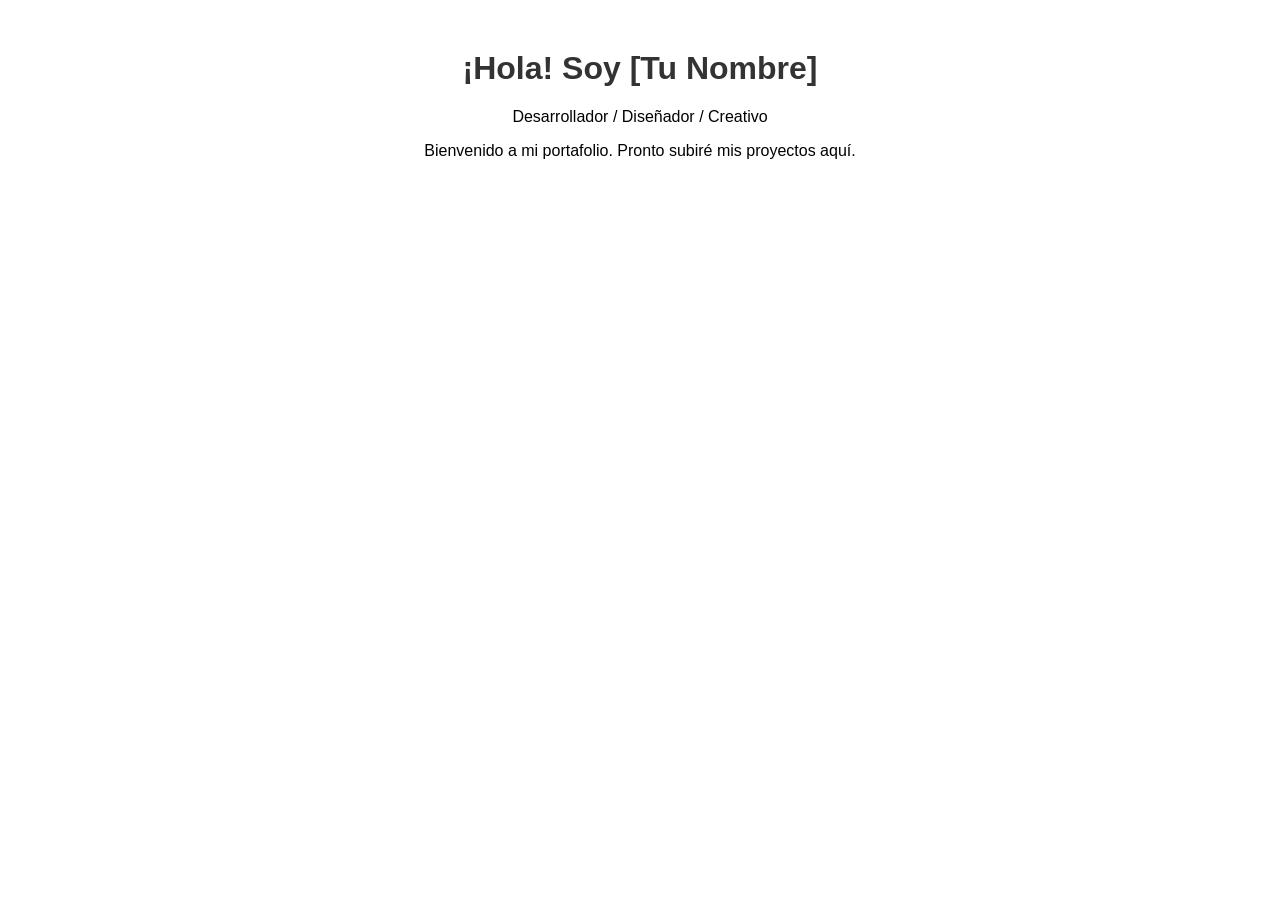
==== index.html @ a7a3310b "Add initial portfolio HTML structure" ====
<!DOCTYPE html>
<html lang="es">
<head>
    <meta charset="UTF-8">
    <title>Mi Portafolio</title>
    <style>
        body { font-family: Arial, sans-serif; text-align: center; margin-top: 50px; }
        h1 { color: #333; }
    </style>
</head>
<body>
    <h1>¡Hola! Soy [Tu Nombre]</h1>
    <p>Desarrollador / Diseñador / Creativo</p>
    <p>Bienvenido a mi portafolio. Pronto subiré mis proyectos aquí.</p>
</body>
</html>
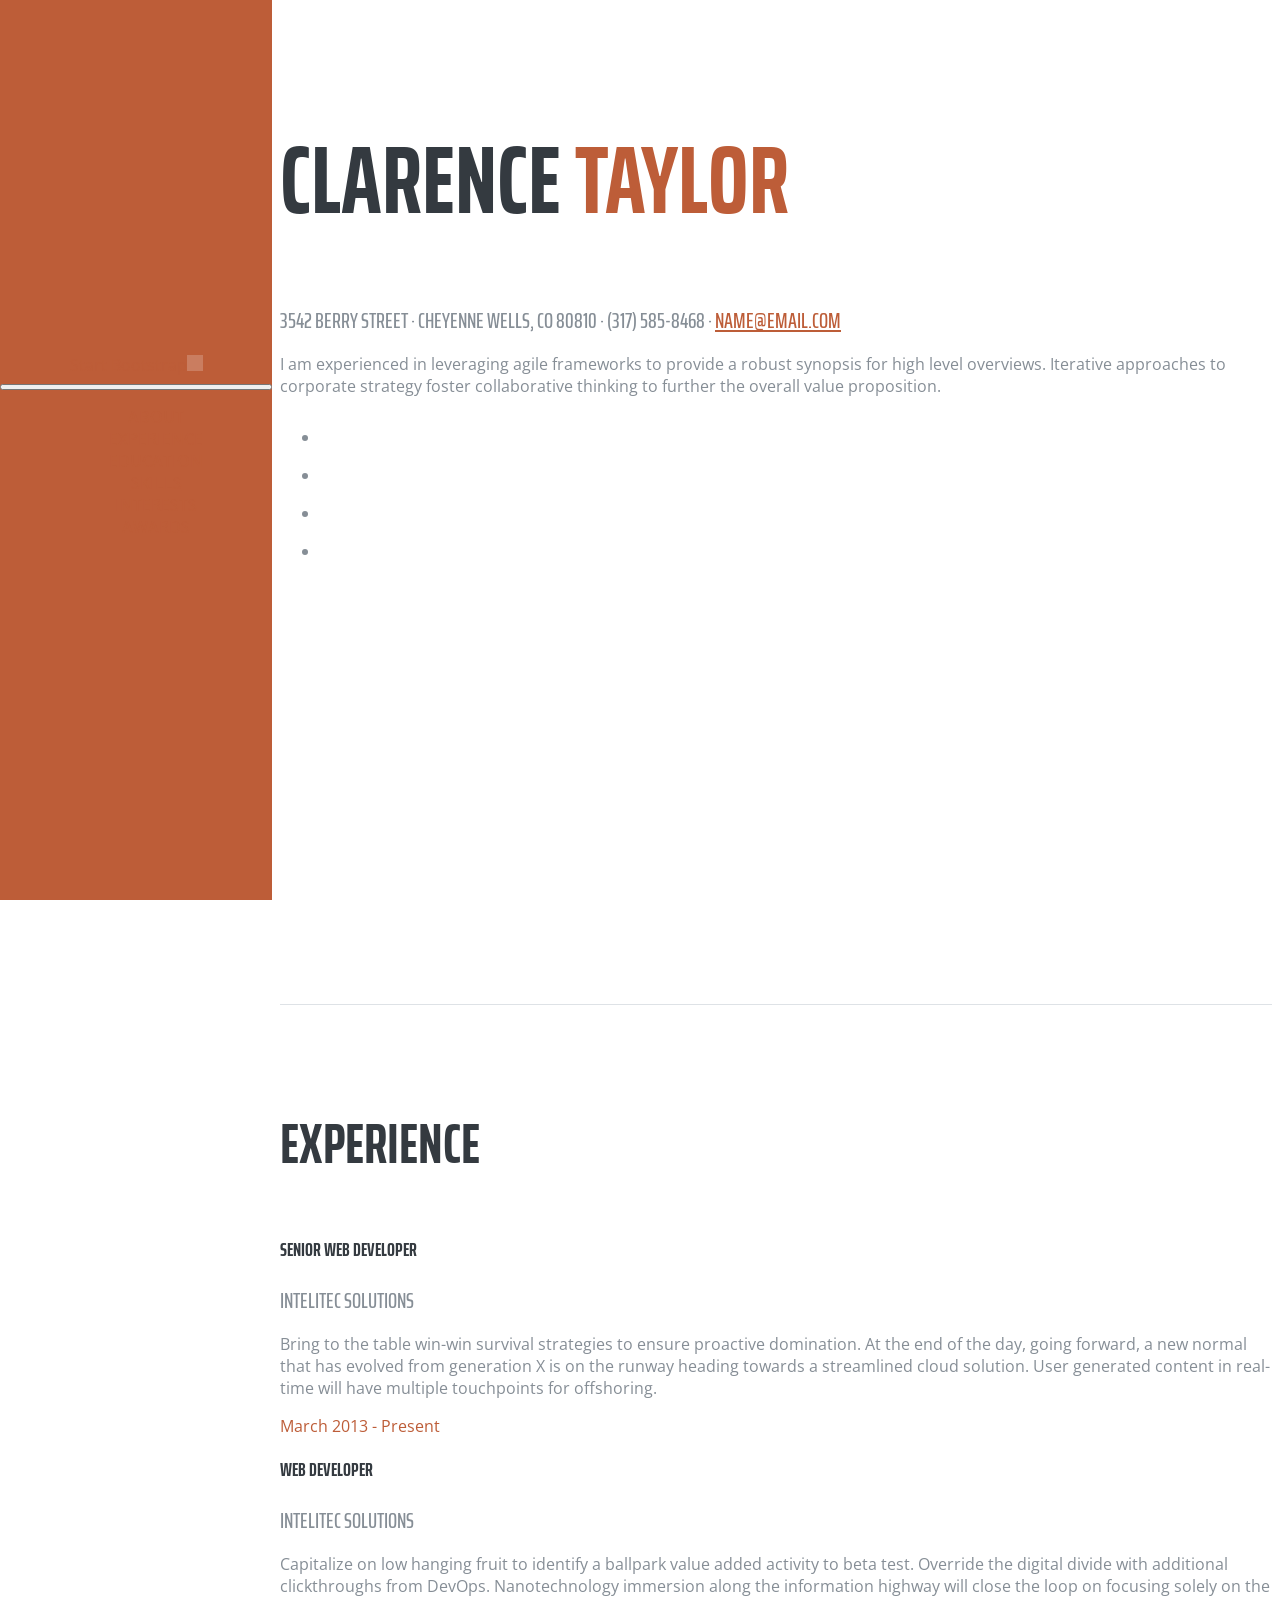
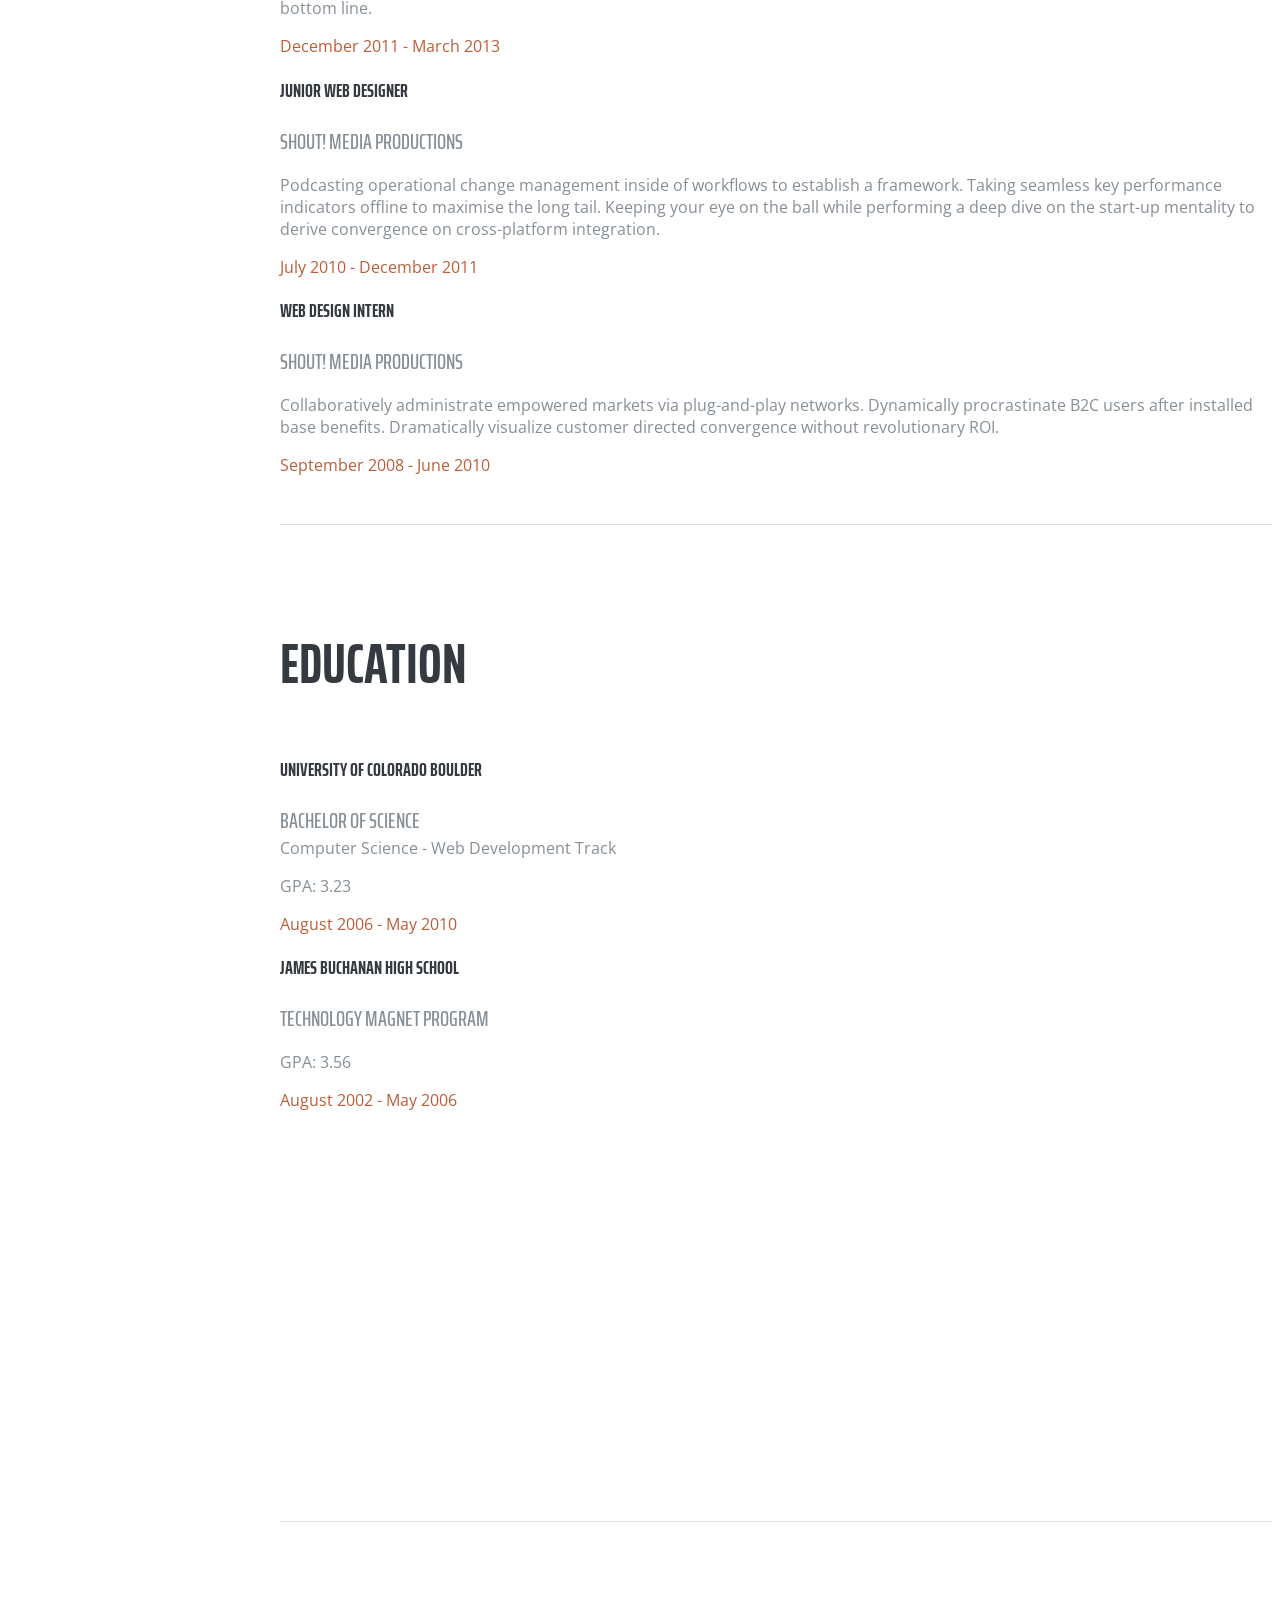
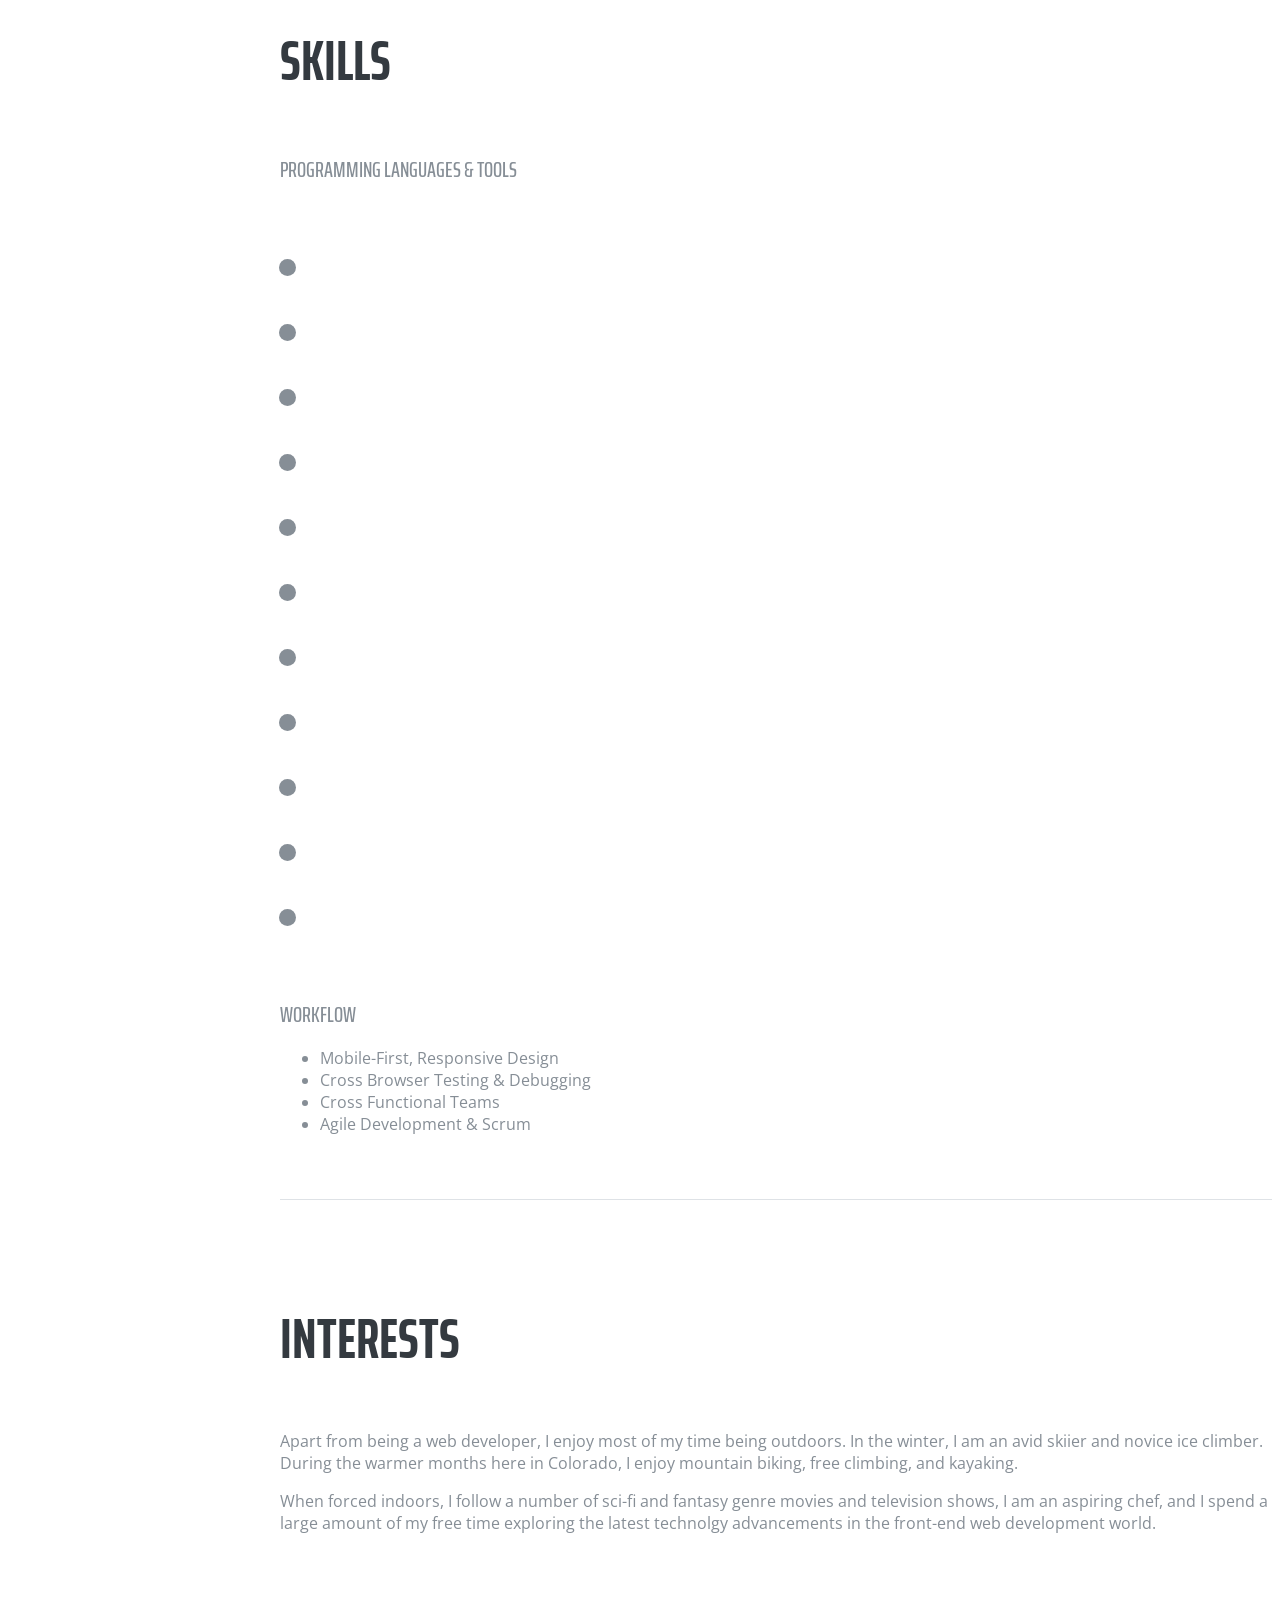
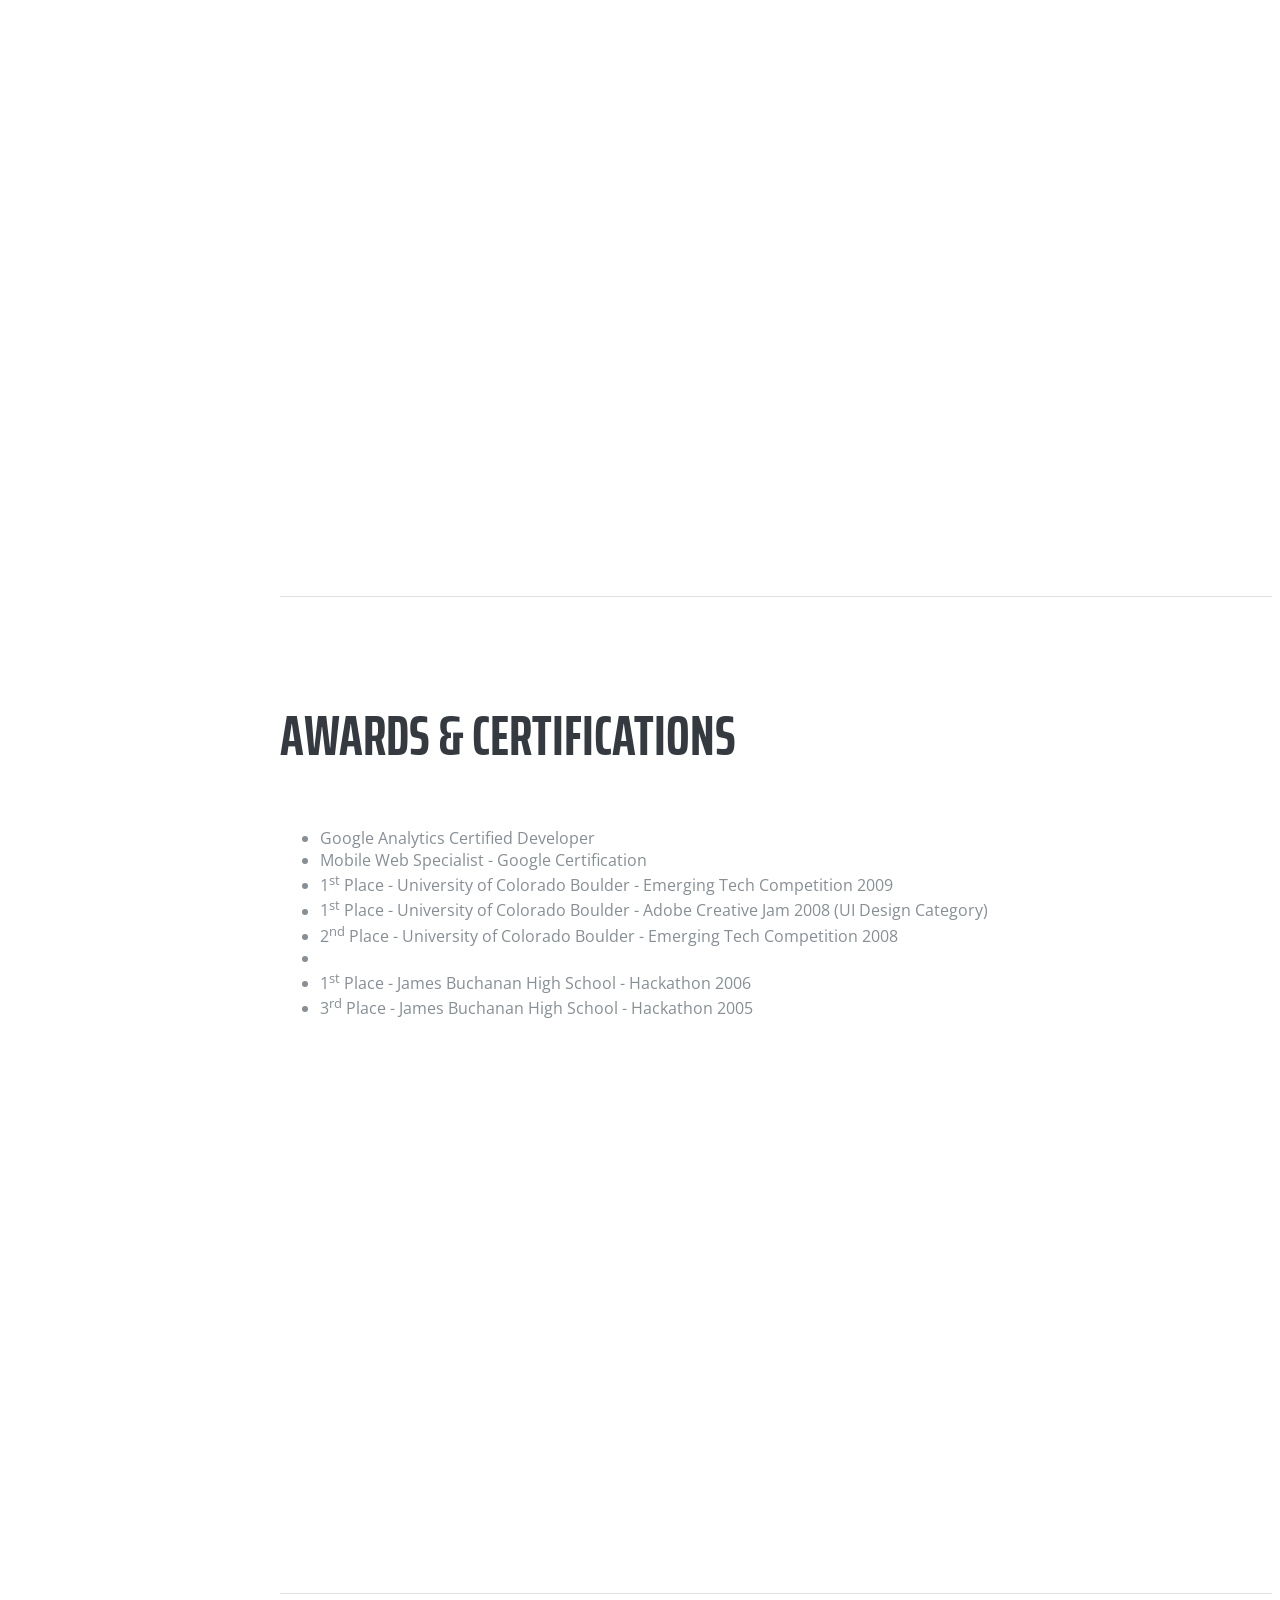
==== commit 9c556203: "nuevo html" ====
--- a/index.html
+++ b/index.html
@@ -1,16 +1,310 @@
 <!DOCTYPE html>
-<html lang="es">
-<head>
-    <meta charset="UTF-8">
-    <title>Mi Portafolio</title>
-    <style>
-        body { font-family: Arial, sans-serif; text-align: center; margin-top: 50px; }
-        h1 { color: #333; }
-    </style>
-</head>
-<body>
-    <h1>¡Hola! Soy [Tu Nombre]</h1>
-    <p>Desarrollador / Diseñador / Creativo</p>
-    <p>Bienvenido a mi portafolio. Pronto subiré mis proyectos aquí.</p>
-</body>
+<html lang="en">
+
+  <head>
+
+    <meta charset="utf-8">
+    <meta name="viewport" content="width=device-width, initial-scale=1, shrink-to-fit=no">
+    <meta name="description" content="">
+    <meta name="author" content="">
+
+    <title>Resume - Start Bootstrap Theme</title>
+
+    <!-- Bootstrap core CSS -->
+    <link href="vendor/bootstrap/css/bootstrap.min.css" rel="stylesheet">
+
+    <!-- Custom fonts for this template -->
+    <link href="https://fonts.googleapis.com/css?family=Saira+Extra+Condensed:100,200,300,400,500,600,700,800,900" rel="stylesheet">
+    <link href="https://fonts.googleapis.com/css?family=Open+Sans:300,300i,400,400i,600,600i,700,700i,800,800i" rel="stylesheet">
+    <link href="vendor/font-awesome/css/font-awesome.min.css" rel="stylesheet">
+    <link href="vendor/devicons/css/devicons.min.css" rel="stylesheet">
+    <link href="vendor/simple-line-icons/css/simple-line-icons.css" rel="stylesheet">
+
+    <!-- Custom styles for this template -->
+    <link href="css/resume.min.css" rel="stylesheet">
+
+  </head>
+
+  <body id="page-top">
+
+    <nav class="navbar navbar-expand-lg navbar-dark bg-primary fixed-top" id="sideNav">
+      <a class="navbar-brand js-scroll-trigger" href="#page-top">
+        <span class="d-block d-lg-none">Start Bootstrap</span>
+        <span class="d-none d-lg-block">
+          <img class="img-fluid img-profile rounded-circle mx-auto mb-2" src="img/profile.jpg" alt="">
+        </span>
+      </a>
+      <button class="navbar-toggler" type="button" data-toggle="collapse" data-target="#navbarSupportedContent" aria-controls="navbarSupportedContent" aria-expanded="false" aria-label="Toggle navigation">
+        <span class="navbar-toggler-icon"></span>
+      </button>
+      <div class="collapse navbar-collapse" id="navbarSupportedContent">
+        <ul class="navbar-nav">
+          <li class="nav-item">
+            <a class="nav-link js-scroll-trigger" href="#about">About</a>
+          </li>
+          <li class="nav-item">
+            <a class="nav-link js-scroll-trigger" href="#experience">Experience</a>
+          </li>
+          <li class="nav-item">
+            <a class="nav-link js-scroll-trigger" href="#education">Education</a>
+          </li>
+          <li class="nav-item">
+            <a class="nav-link js-scroll-trigger" href="#skills">Skills</a>
+          </li>
+          <li class="nav-item">
+            <a class="nav-link js-scroll-trigger" href="#interests">Interests</a>
+          </li>
+          <li class="nav-item">
+            <a class="nav-link js-scroll-trigger" href="#awards">Awards</a>
+          </li>
+        </ul>
+      </div>
+    </nav>
+
+    <div class="container-fluid p-0">
+
+      <section class="resume-section p-3 p-lg-5 d-flex d-column" id="about">
+        <div class="my-auto">
+          <h1 class="mb-0">Clarence
+            <span class="text-primary">Taylor</span>
+          </h1>
+          <div class="subheading mb-5">3542 Berry Street · Cheyenne Wells, CO 80810 · (317) 585-8468 ·
+            <a href="mailto:name@email.com">name@email.com</a>
+          </div>
+          <p class="mb-5">I am experienced in leveraging agile frameworks to provide a robust synopsis for high level overviews. Iterative approaches to corporate strategy foster collaborative thinking to further the overall value proposition.</p>
+          <ul class="list-inline list-social-icons mb-0">
+            <li class="list-inline-item">
+              <a href="#">
+                <span class="fa-stack fa-lg">
+                  <i class="fa fa-circle fa-stack-2x"></i>
+                  <i class="fa fa-facebook fa-stack-1x fa-inverse"></i>
+                </span>
+              </a>
+            </li>
+            <li class="list-inline-item">
+              <a href="#">
+                <span class="fa-stack fa-lg">
+                  <i class="fa fa-circle fa-stack-2x"></i>
+                  <i class="fa fa-twitter fa-stack-1x fa-inverse"></i>
+                </span>
+              </a>
+            </li>
+            <li class="list-inline-item">
+              <a href="#">
+                <span class="fa-stack fa-lg">
+                  <i class="fa fa-circle fa-stack-2x"></i>
+                  <i class="fa fa-linkedin fa-stack-1x fa-inverse"></i>
+                </span>
+              </a>
+            </li>
+            <li class="list-inline-item">
+              <a href="#">
+                <span class="fa-stack fa-lg">
+                  <i class="fa fa-circle fa-stack-2x"></i>
+                  <i class="fa fa-github fa-stack-1x fa-inverse"></i>
+                </span>
+              </a>
+            </li>
+          </ul>
+        </div>
+      </section>
+
+      <section class="resume-section p-3 p-lg-5 d-flex flex-column" id="experience">
+        <div class="my-auto">
+          <h2 class="mb-5">Experience</h2>
+
+          <div class="resume-item d-flex flex-column flex-md-row mb-5">
+            <div class="resume-content mr-auto">
+              <h3 class="mb-0">Senior Web Developer</h3>
+              <div class="subheading mb-3">Intelitec Solutions</div>
+              <p>Bring to the table win-win survival strategies to ensure proactive domination. At the end of the day, going forward, a new normal that has evolved from generation X is on the runway heading towards a streamlined cloud solution. User generated content in real-time will have multiple touchpoints for offshoring.</p>
+            </div>
+            <div class="resume-date text-md-right">
+              <span class="text-primary">March 2013 - Present</span>
+            </div>
+          </div>
+
+          <div class="resume-item d-flex flex-column flex-md-row mb-5">
+            <div class="resume-content mr-auto">
+              <h3 class="mb-0">Web Developer</h3>
+              <div class="subheading mb-3">Intelitec Solutions</div>
+              <p>Capitalize on low hanging fruit to identify a ballpark value added activity to beta test. Override the digital divide with additional clickthroughs from DevOps. Nanotechnology immersion along the information highway will close the loop on focusing solely on the bottom line.</p>
+            </div>
+            <div class="resume-date text-md-right">
+              <span class="text-primary">December 2011 - March 2013</span>
+            </div>
+          </div>
+
+          <div class="resume-item d-flex flex-column flex-md-row mb-5">
+            <div class="resume-content mr-auto">
+              <h3 class="mb-0">Junior Web Designer</h3>
+              <div class="subheading mb-3">Shout! Media Productions</div>
+              <p>Podcasting operational change management inside of workflows to establish a framework. Taking seamless key performance indicators offline to maximise the long tail. Keeping your eye on the ball while performing a deep dive on the start-up mentality to derive convergence on cross-platform integration.</p>
+            </div>
+            <div class="resume-date text-md-right">
+              <span class="text-primary">July 2010 - December 2011</span>
+            </div>
+          </div>
+
+          <div class="resume-item d-flex flex-column flex-md-row">
+            <div class="resume-content mr-auto">
+              <h3 class="mb-0">Web Design Intern</h3>
+              <div class="subheading mb-3">Shout! Media Productions</div>
+              <p>Collaboratively administrate empowered markets via plug-and-play networks. Dynamically procrastinate B2C users after installed base benefits. Dramatically visualize customer directed convergence without revolutionary ROI.</p>
+            </div>
+            <div class="resume-date text-md-right">
+              <span class="text-primary">September 2008 - June 2010</span>
+            </div>
+          </div>
+
+        </div>
+
+      </section>
+
+      <section class="resume-section p-3 p-lg-5 d-flex flex-column" id="education">
+        <div class="my-auto">
+          <h2 class="mb-5">Education</h2>
+
+          <div class="resume-item d-flex flex-column flex-md-row mb-5">
+            <div class="resume-content mr-auto">
+              <h3 class="mb-0">University of Colorado Boulder</h3>
+              <div class="subheading mb-3">Bachelor of Science</div>
+              <div>Computer Science - Web Development Track</div>
+              <p>GPA: 3.23</p>
+            </div>
+            <div class="resume-date text-md-right">
+              <span class="text-primary">August 2006 - May 2010</span>
+            </div>
+          </div>
+
+          <div class="resume-item d-flex flex-column flex-md-row">
+            <div class="resume-content mr-auto">
+              <h3 class="mb-0">James Buchanan High School</h3>
+              <div class="subheading mb-3">Technology Magnet Program</div>
+              <p>GPA: 3.56</p>
+            </div>
+            <div class="resume-date text-md-right">
+              <span class="text-primary">August 2002 - May 2006</span>
+            </div>
+          </div>
+
+        </div>
+      </section>
+
+      <section class="resume-section p-3 p-lg-5 d-flex flex-column" id="skills">
+        <div class="my-auto">
+          <h2 class="mb-5">Skills</h2>
+
+          <div class="subheading mb-3">Programming Languages &amp; Tools</div>
+          <ul class="list-inline list-icons">
+            <li class="list-inline-item">
+              <i class="devicons devicons-html5"></i>
+            </li>
+            <li class="list-inline-item">
+              <i class="devicons devicons-css3"></i>
+            </li>
+            <li class="list-inline-item">
+              <i class="devicons devicons-javascript"></i>
+            </li>
+            <li class="list-inline-item">
+              <i class="devicons devicons-jquery"></i>
+            </li>
+            <li class="list-inline-item">
+              <i class="devicons devicons-sass"></i>
+            </li>
+            <li class="list-inline-item">
+              <i class="devicons devicons-less"></i>
+            </li>
+            <li class="list-inline-item">
+              <i class="devicons devicons-bootstrap"></i>
+            </li>
+            <li class="list-inline-item">
+              <i class="devicons devicons-wordpress"></i>
+            </li>
+            <li class="list-inline-item">
+              <i class="devicons devicons-grunt"></i>
+            </li>
+            <li class="list-inline-item">
+              <i class="devicons devicons-gulp"></i>
+            </li>
+            <li class="list-inline-item">
+              <i class="devicons devicons-npm"></i>
+            </li>
+          </ul>
+
+          <div class="subheading mb-3">Workflow</div>
+          <ul class="fa-ul mb-0">
+            <li>
+              <i class="fa-li fa fa-check"></i>
+              Mobile-First, Responsive Design</li>
+            <li>
+              <i class="fa-li fa fa-check"></i>
+              Cross Browser Testing &amp; Debugging</li>
+            <li>
+              <i class="fa-li fa fa-check"></i>
+              Cross Functional Teams</li>
+            <li>
+              <i class="fa-li fa fa-check"></i>
+              Agile Development &amp; Scrum</li>
+          </ul>
+        </div>
+      </section>
+
+      <section class="resume-section p-3 p-lg-5 d-flex flex-column" id="interests">
+        <div class="my-auto">
+          <h2 class="mb-5">Interests</h2>
+          <p>Apart from being a web developer, I enjoy most of my time being outdoors. In the winter, I am an avid skiier and novice ice climber. During the warmer months here in Colorado, I enjoy mountain biking, free climbing, and kayaking.</p>
+          <p class="mb-0">When forced indoors, I follow a number of sci-fi and fantasy genre movies and television shows, I am an aspiring chef, and I spend a large amount of my free time exploring the latest technolgy advancements in the front-end web development world.</p>
+        </div>
+      </section>
+
+      <section class="resume-section p-3 p-lg-5 d-flex flex-column" id="awards">
+        <div class="my-auto">
+          <h2 class="mb-5">Awards &amp; Certifications</h2>
+          <ul class="fa-ul mb-0">
+            <li>
+              <i class="fa-li fa fa-trophy text-warning"></i>
+              Google Analytics Certified Developer</li>
+            <li>
+              <i class="fa-li fa fa-trophy text-warning"></i>
+              Mobile Web Specialist - Google Certification</li>
+            <li>
+              <i class="fa-li fa fa-trophy text-warning"></i>
+              1<sup>st</sup>
+              Place - University of Colorado Boulder - Emerging Tech Competition 2009</li>
+            <li>
+              <i class="fa-li fa fa-trophy text-warning"></i>
+              1<sup>st</sup>
+              Place - University of Colorado Boulder - Adobe Creative Jam 2008 (UI Design Category)</li>
+            <li>
+              <i class="fa-li fa fa-trophy text-warning"></i>
+              2<sup>nd</sup>
+              Place - University of Colorado Boulder - Emerging Tech Competition 2008</li>
+            <li>
+            <li>
+              <i class="fa-li fa fa-trophy text-warning"></i>
+              1<sup>st</sup>
+              Place - James Buchanan High School - Hackathon 2006</li>
+            <li>
+              <i class="fa-li fa fa-trophy text-warning"></i>
+              3<sup>rd</sup>
+              Place - James Buchanan High School - Hackathon 2005</li>
+          </ul>
+        </div>
+      </section>
+
+    </div>
+
+    <!-- Bootstrap core JavaScript -->
+    <script src="vendor/jquery/jquery.min.js"></script>
+    <script src="vendor/bootstrap/js/bootstrap.bundle.min.js"></script>
+
+    <!-- Plugin JavaScript -->
+    <script src="vendor/jquery-easing/jquery.easing.min.js"></script>
+
+    <!-- Custom scripts for this template -->
+    <script src="js/resume.min.js"></script>
+
+  </body>
+
 </html>
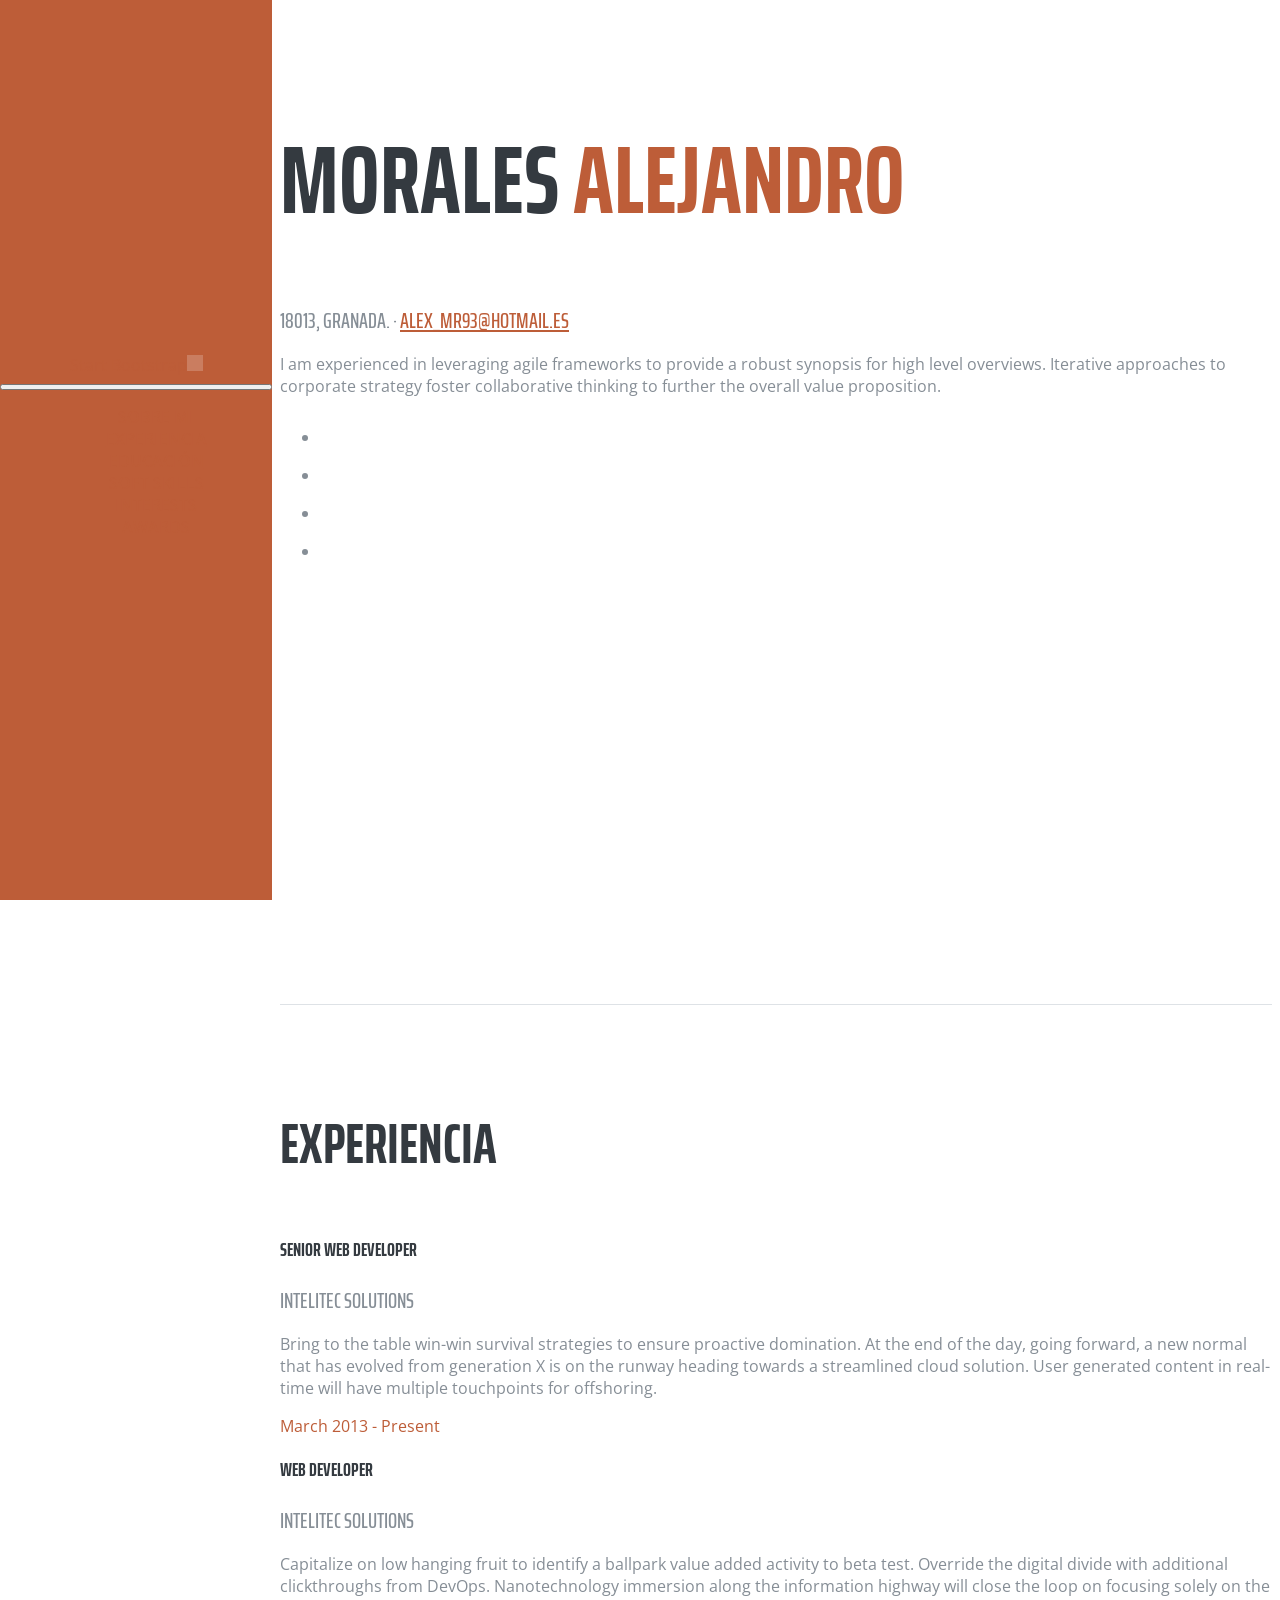
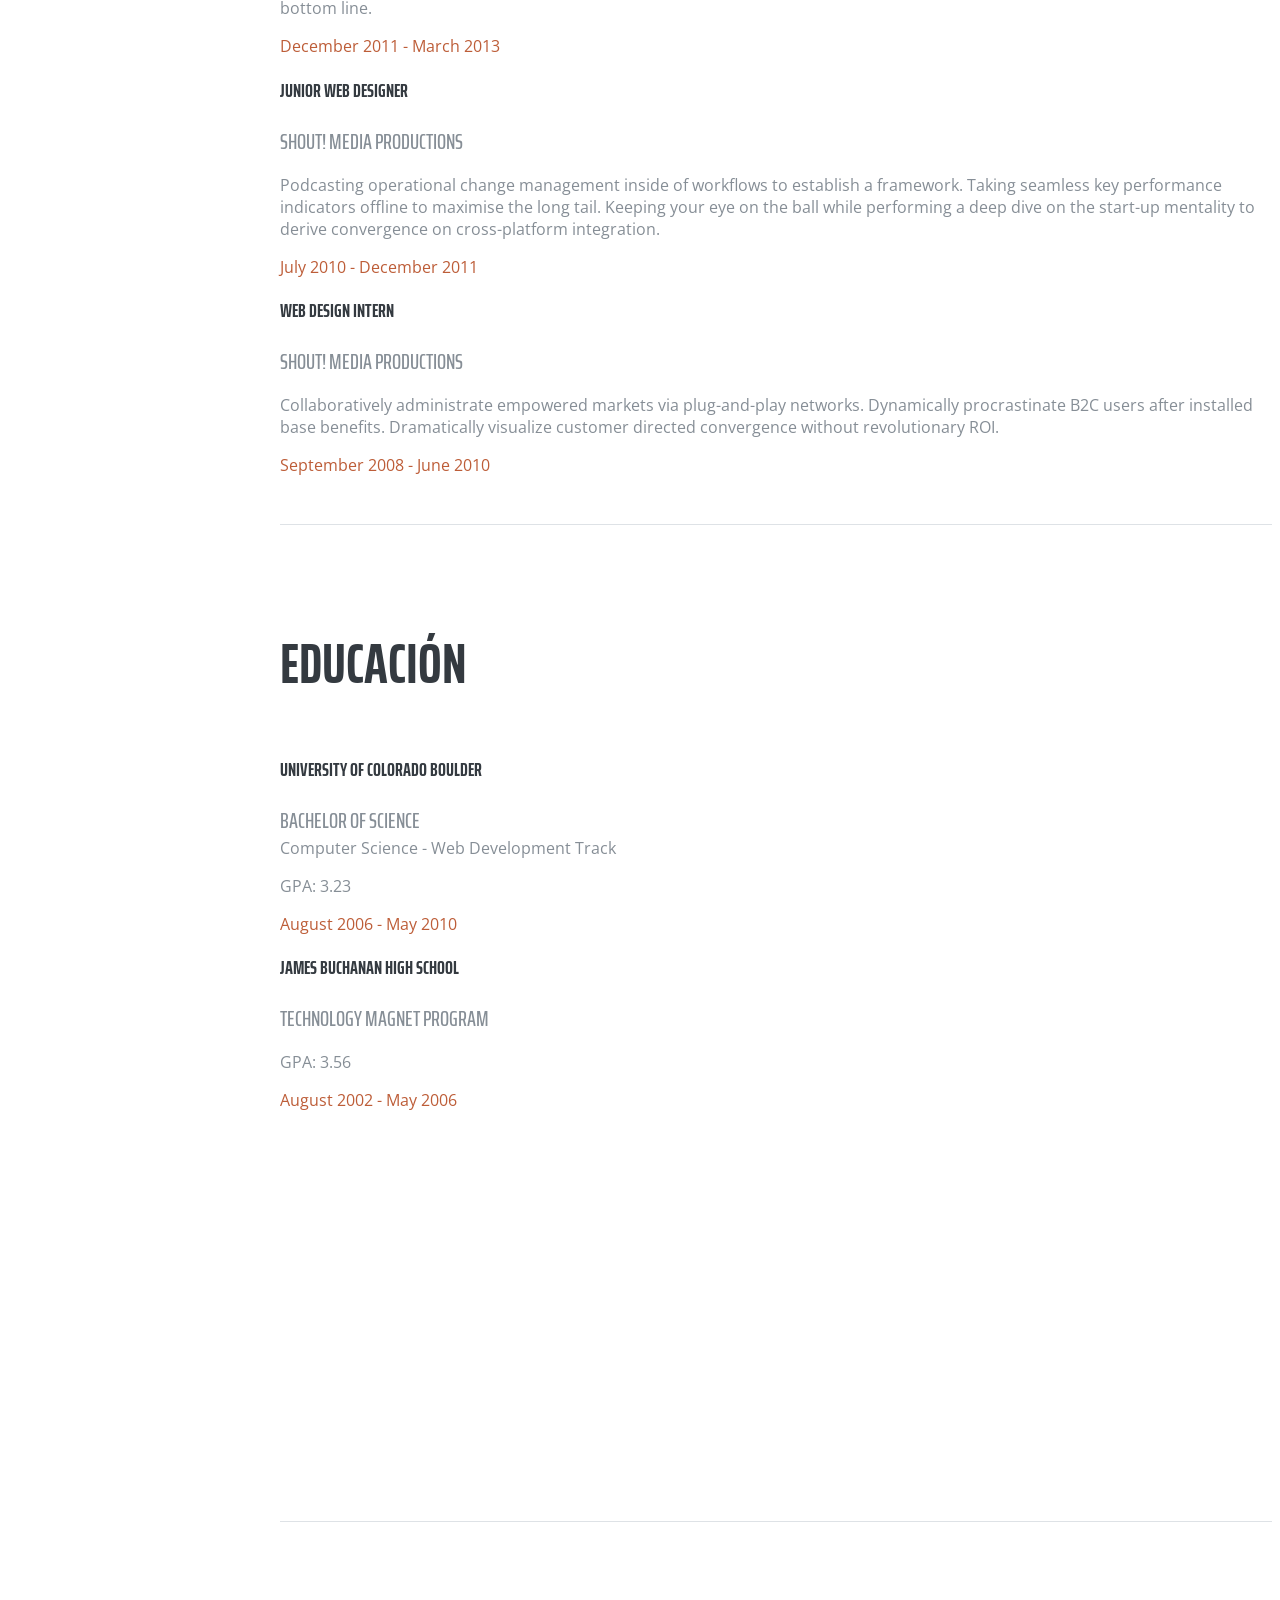
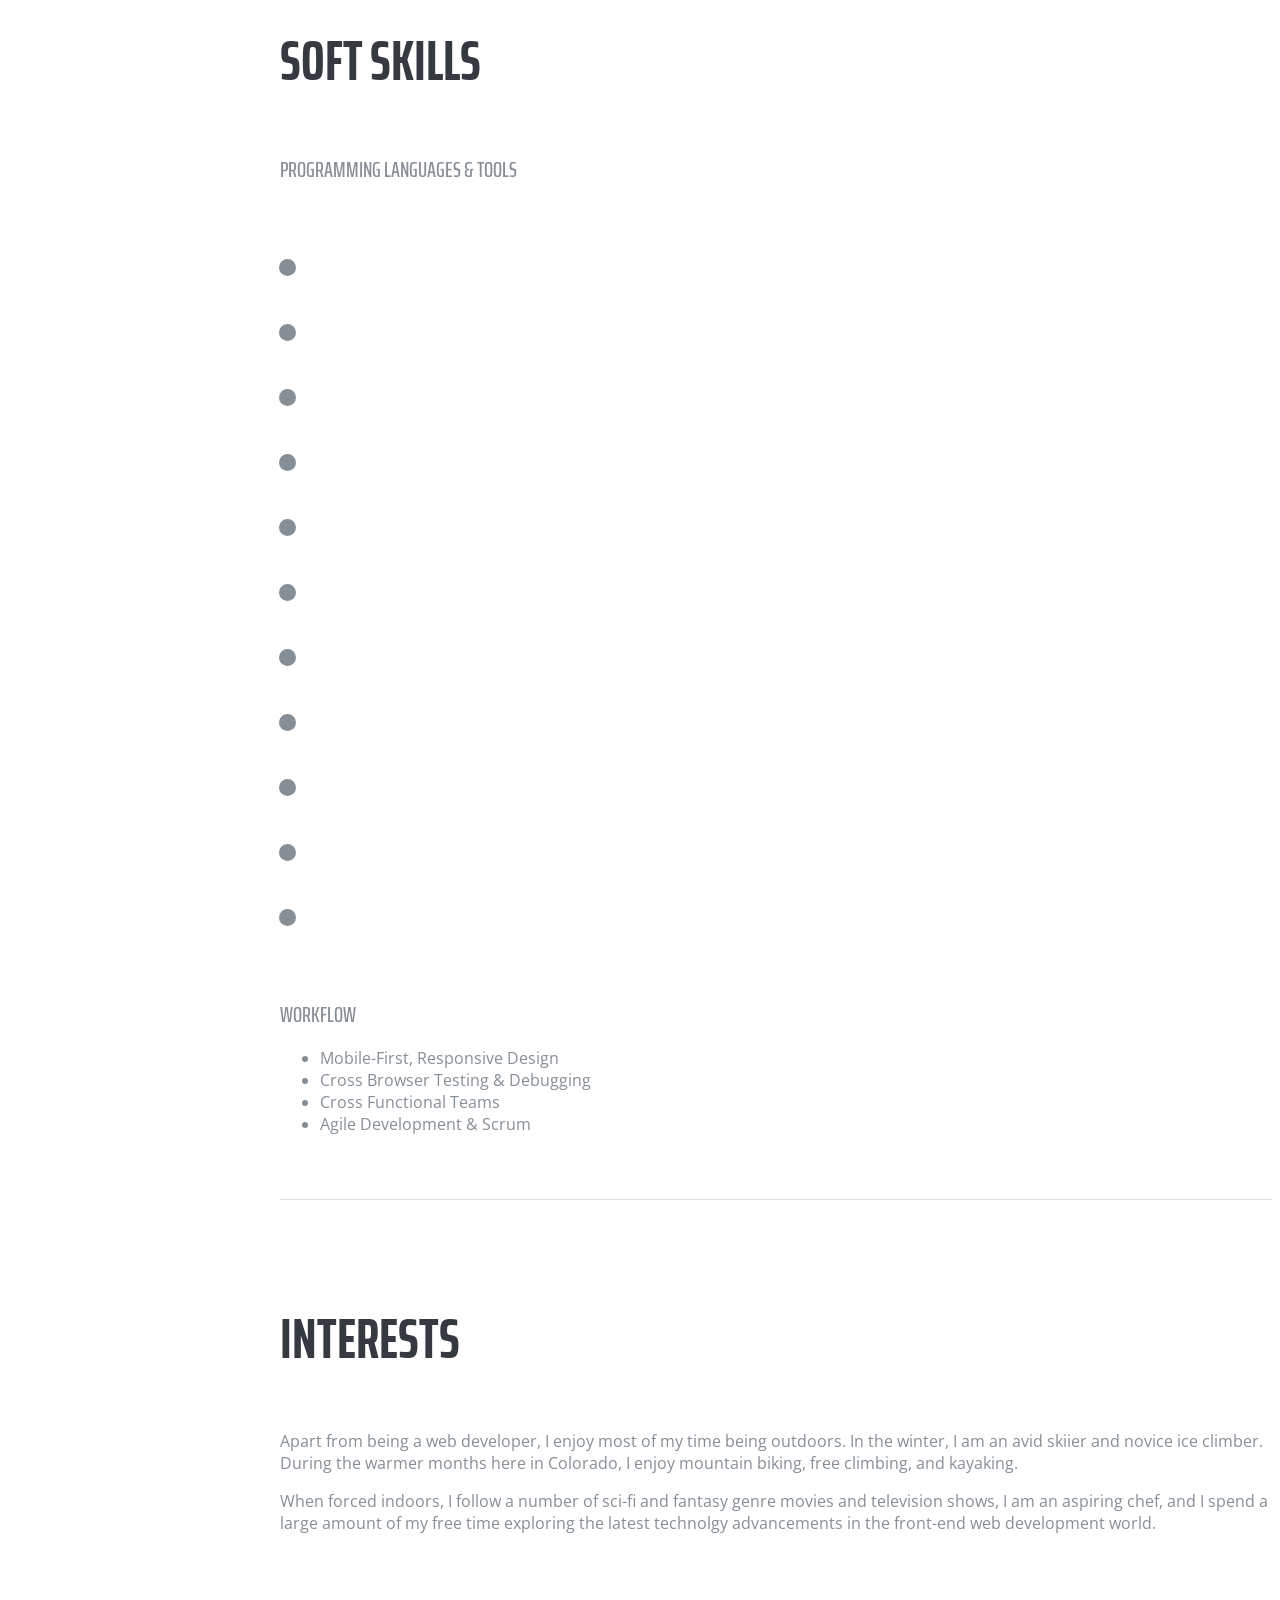
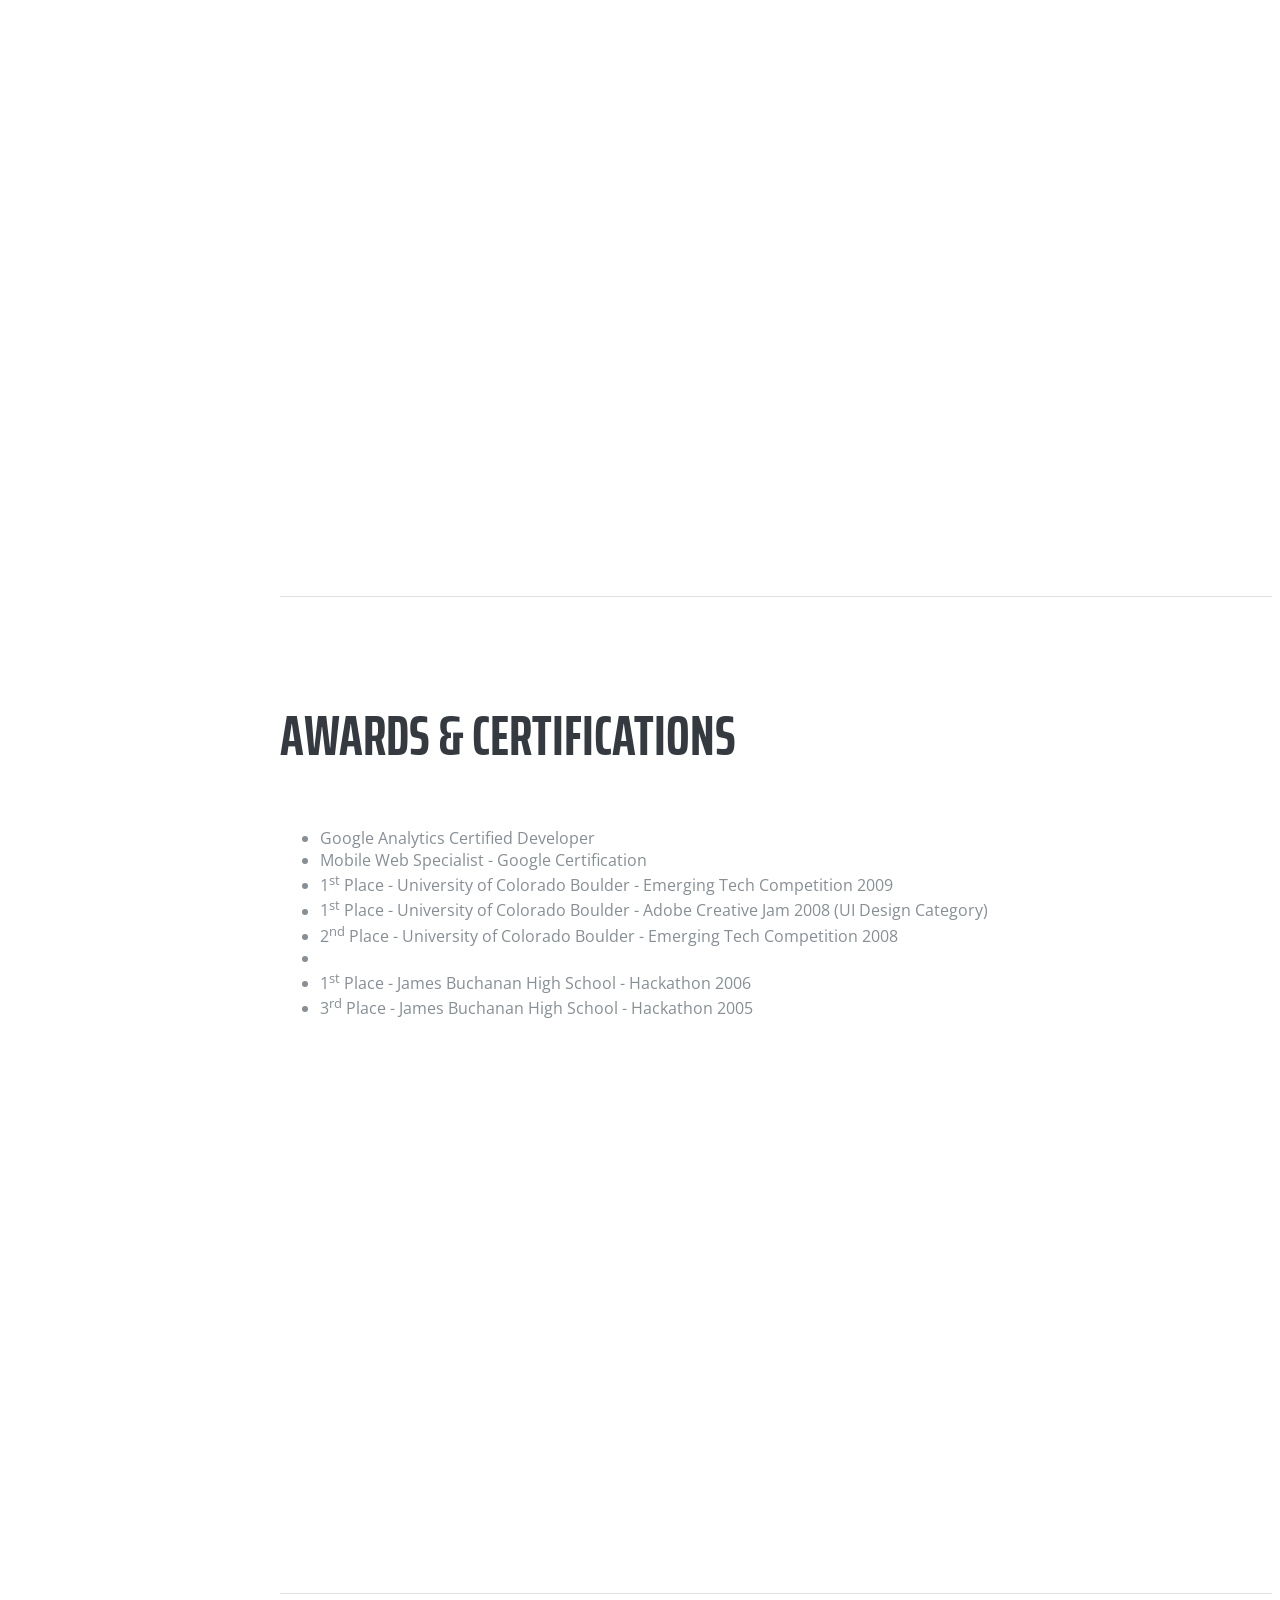
==== commit 0f890cd7: "Translate sections to Spanish" ====
--- a/index.html
+++ b/index.html
@@ -40,16 +40,16 @@
       <div class="collapse navbar-collapse" id="navbarSupportedContent">
         <ul class="navbar-nav">
           <li class="nav-item">
-            <a class="nav-link js-scroll-trigger" href="#about">About</a>
-          </li>
-          <li class="nav-item">
-            <a class="nav-link js-scroll-trigger" href="#experience">Experience</a>
-          </li>
-          <li class="nav-item">
-            <a class="nav-link js-scroll-trigger" href="#education">Education</a>
-          </li>
-          <li class="nav-item">
-            <a class="nav-link js-scroll-trigger" href="#skills">Skills</a>
+            <a class="nav-link js-scroll-trigger" href="#about">Sobre Mi</a>
+          </li>
+          <li class="nav-item">
+            <a class="nav-link js-scroll-trigger" href="#experience">Experiencia</a>
+          </li>
+          <li class="nav-item">
+            <a class="nav-link js-scroll-trigger" href="#education">Educación</a>
+          </li>
+          <li class="nav-item">
+            <a class="nav-link js-scroll-trigger" href="#skills">Soft Skills</a>
           </li>
           <li class="nav-item">
             <a class="nav-link js-scroll-trigger" href="#interests">Interests</a>
@@ -65,11 +65,11 @@
 
       <section class="resume-section p-3 p-lg-5 d-flex d-column" id="about">
         <div class="my-auto">
-          <h1 class="mb-0">Clarence
-            <span class="text-primary">Taylor</span>
+          <h1 class="mb-0">Morales
+            <span class="text-primary">Alejandro</span>
           </h1>
-          <div class="subheading mb-5">3542 Berry Street · Cheyenne Wells, CO 80810 · (317) 585-8468 ·
-            <a href="mailto:name@email.com">name@email.com</a>
+          <div class="subheading mb-5">18013,  Granada. ·
+            <a href="mailto:name@email.com">Alex_mr93@hotmail.es</a>
           </div>
           <p class="mb-5">I am experienced in leveraging agile frameworks to provide a robust synopsis for high level overviews. Iterative approaches to corporate strategy foster collaborative thinking to further the overall value proposition.</p>
           <ul class="list-inline list-social-icons mb-0">
@@ -111,7 +111,7 @@
 
       <section class="resume-section p-3 p-lg-5 d-flex flex-column" id="experience">
         <div class="my-auto">
-          <h2 class="mb-5">Experience</h2>
+          <h2 class="mb-5">Experiencia</h2>
 
           <div class="resume-item d-flex flex-column flex-md-row mb-5">
             <div class="resume-content mr-auto">
@@ -163,7 +163,7 @@
 
       <section class="resume-section p-3 p-lg-5 d-flex flex-column" id="education">
         <div class="my-auto">
-          <h2 class="mb-5">Education</h2>
+          <h2 class="mb-5">Educación</h2>
 
           <div class="resume-item d-flex flex-column flex-md-row mb-5">
             <div class="resume-content mr-auto">
@@ -193,7 +193,7 @@
 
       <section class="resume-section p-3 p-lg-5 d-flex flex-column" id="skills">
         <div class="my-auto">
-          <h2 class="mb-5">Skills</h2>
+          <h2 class="mb-5">Soft Skills</h2>
 
           <div class="subheading mb-3">Programming Languages &amp; Tools</div>
           <ul class="list-inline list-icons">
@@ -308,3 +308,5 @@
   </body>
 
 </html>
+
+</html>
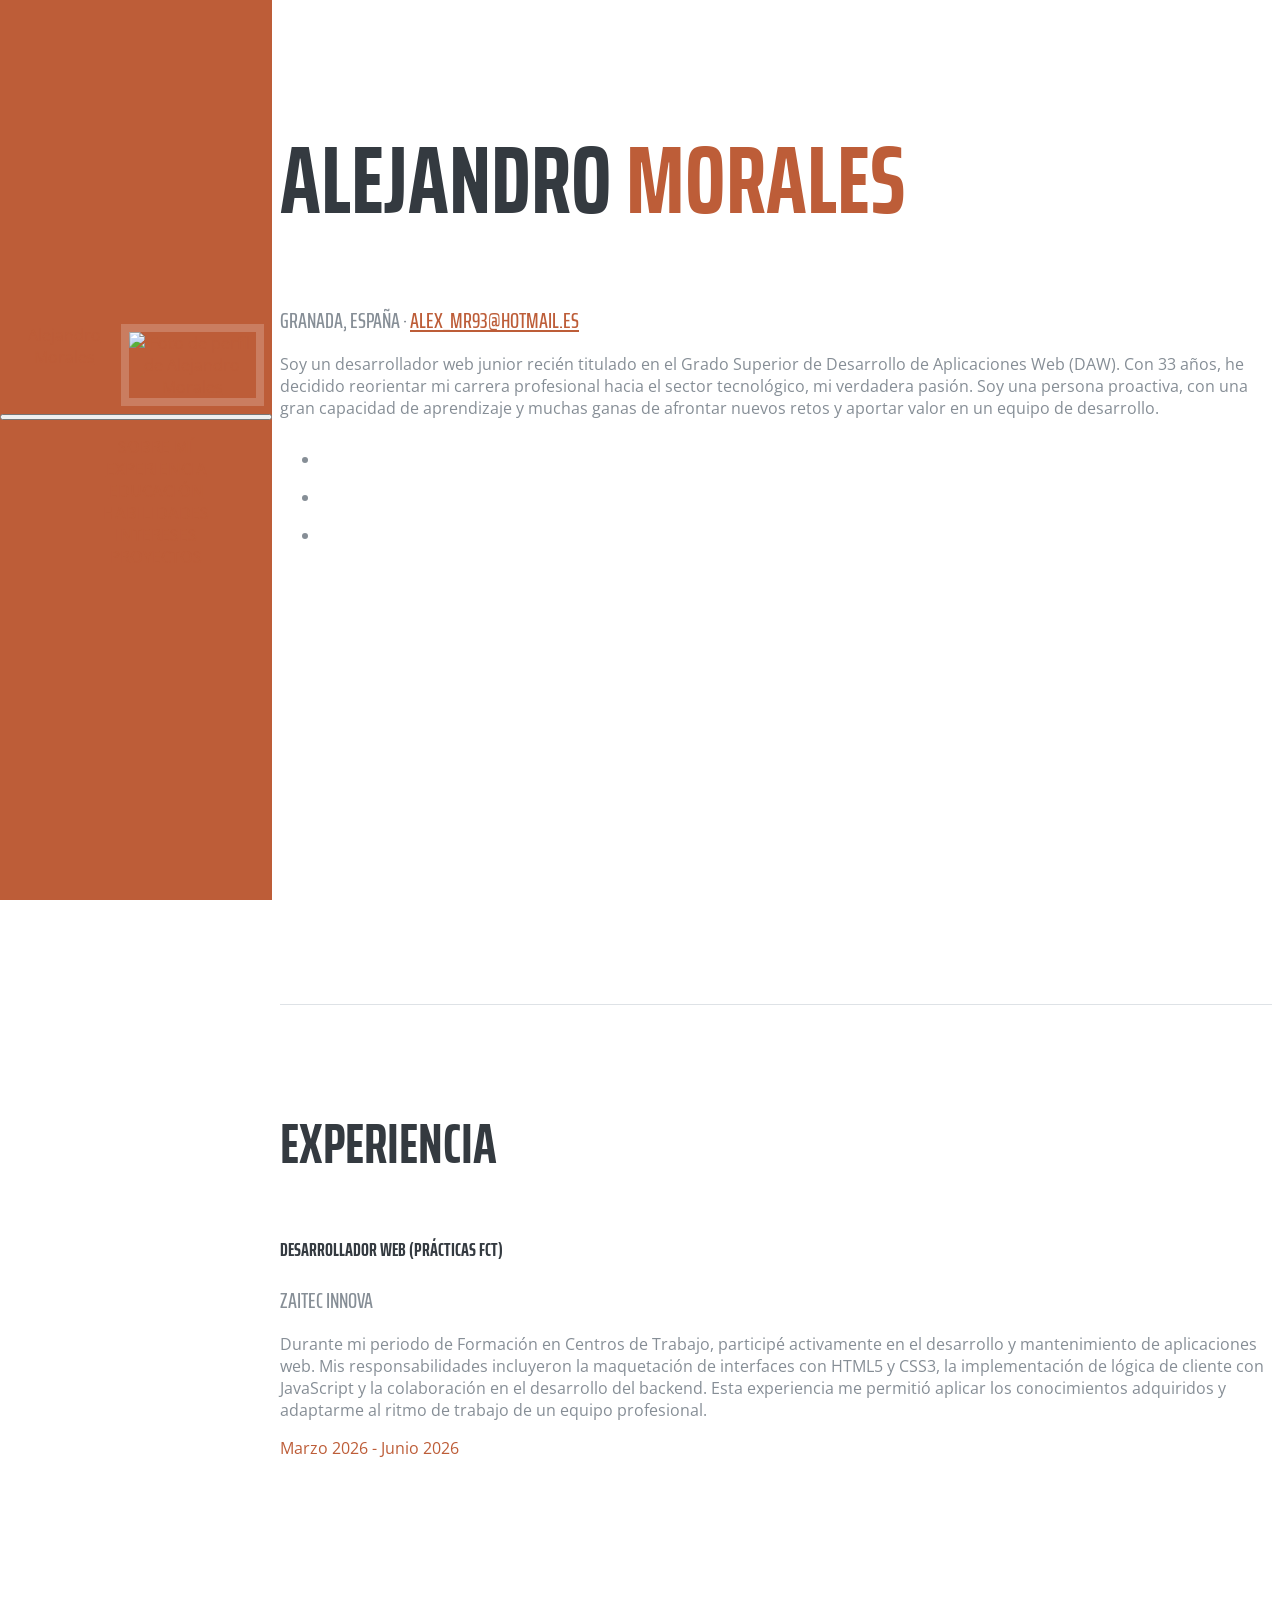
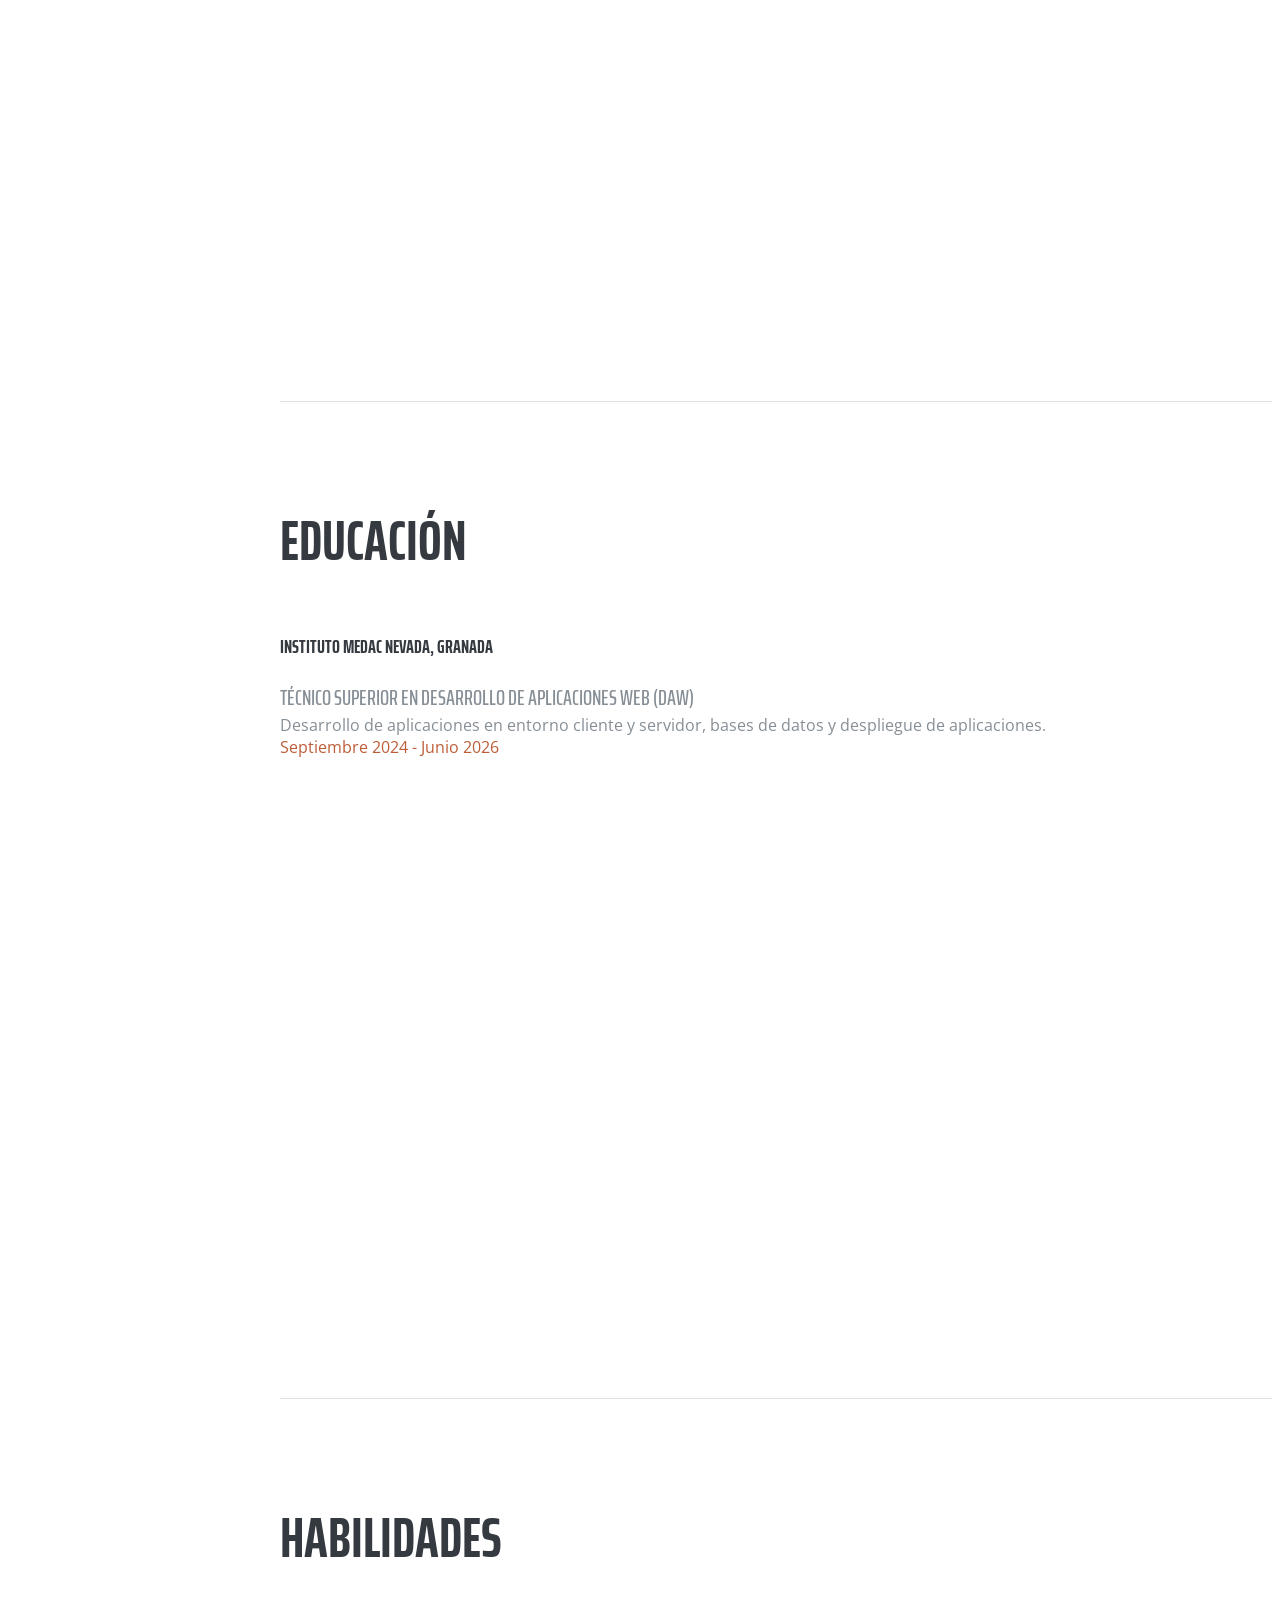
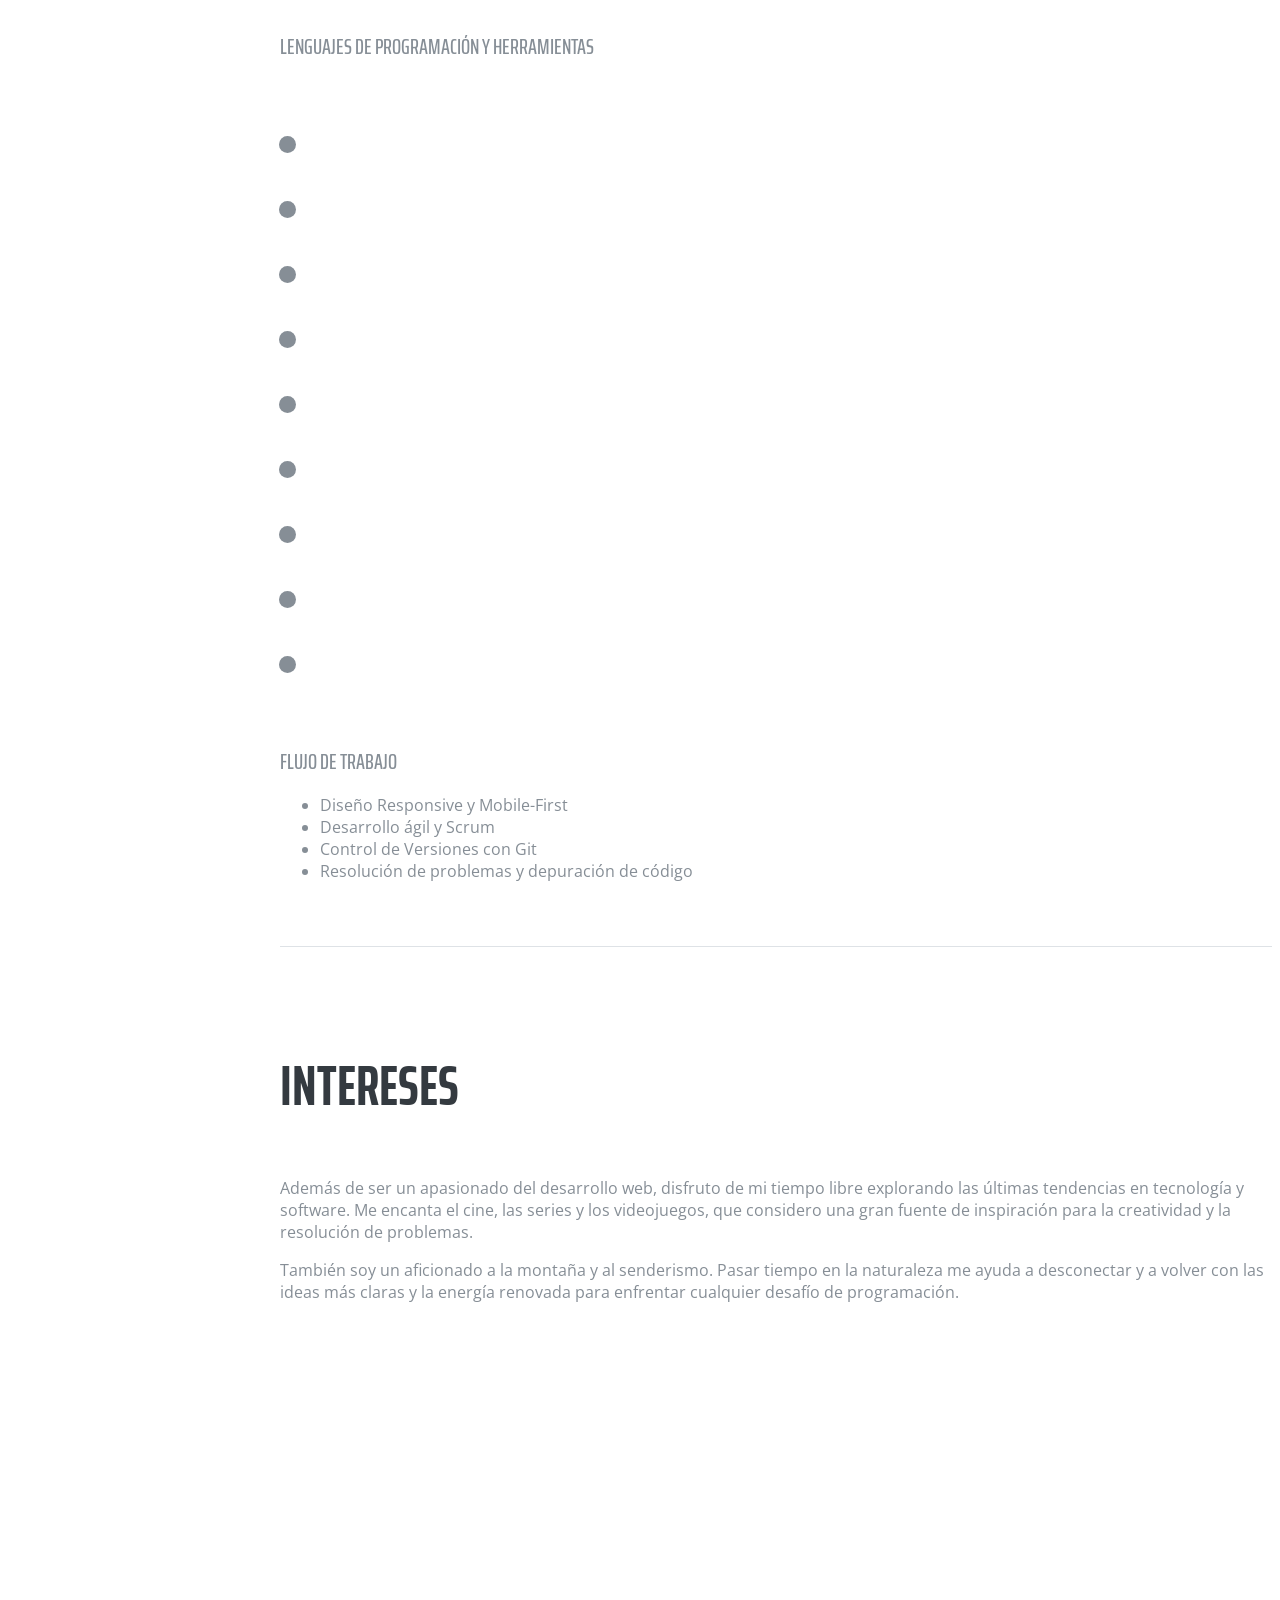
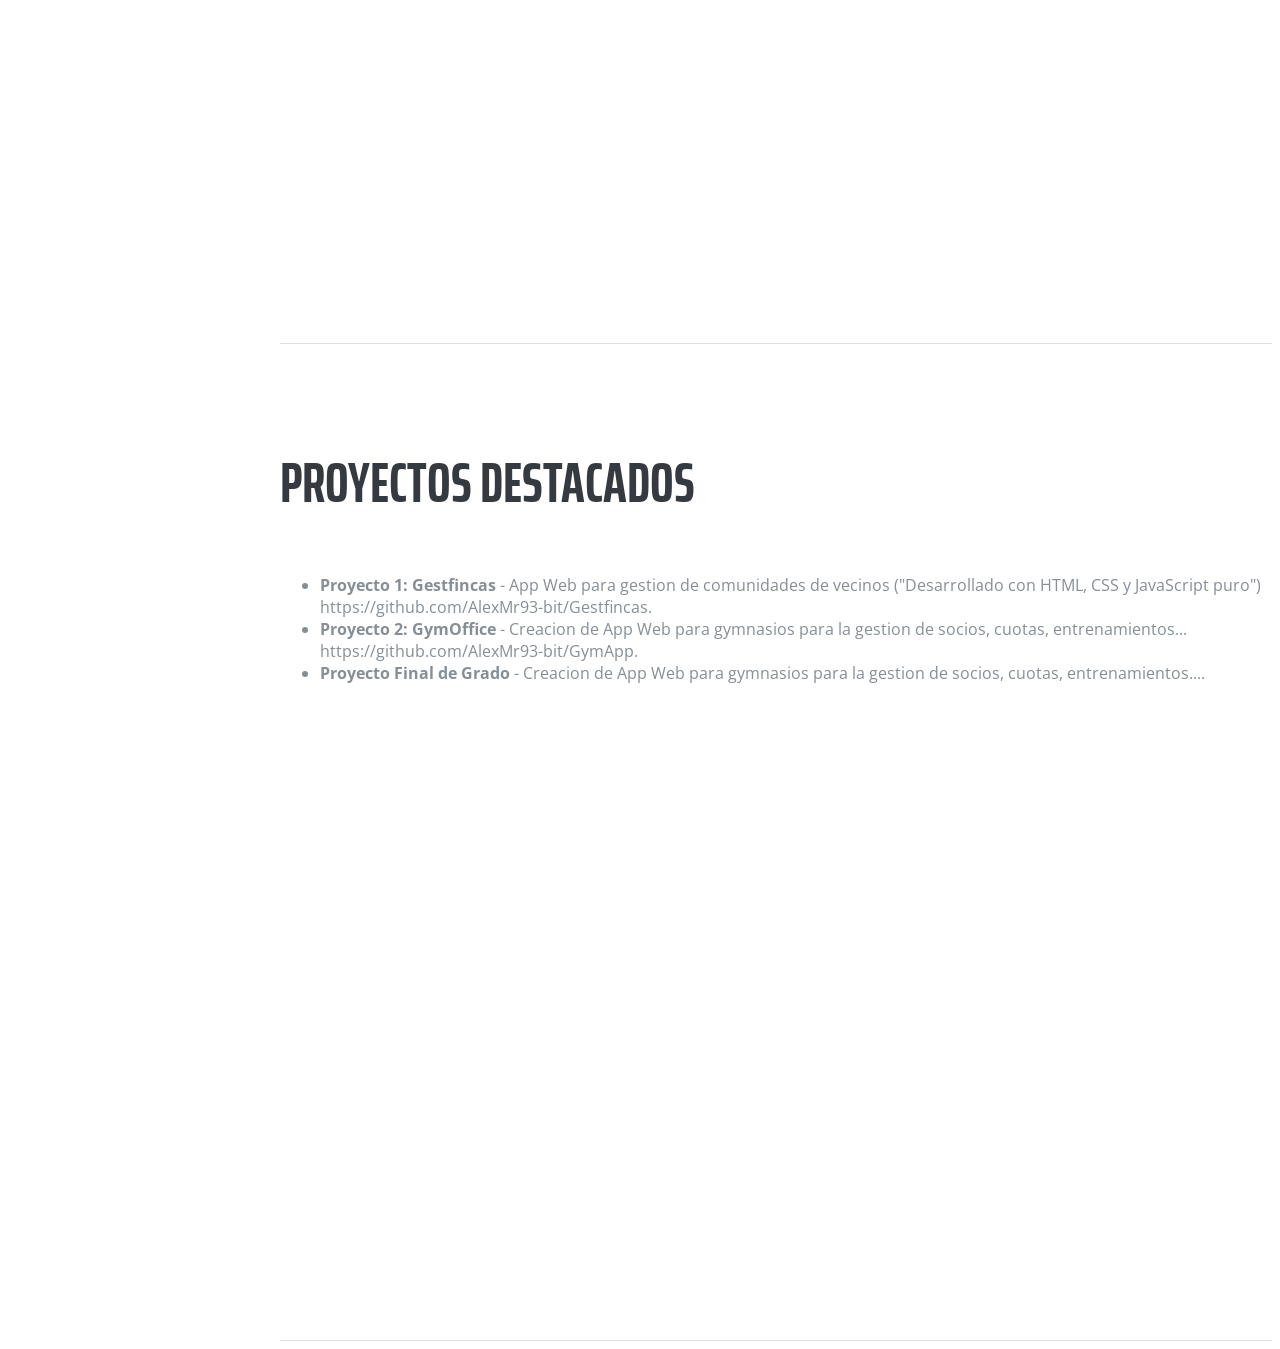
==== commit a75ded86: "Change language to Spanish and update personal details Updated the HTML document to reflect personal" ====
--- a/index.html
+++ b/index.html
@@ -1,312 +1,233 @@
 <!DOCTYPE html>
-<html lang="en">
-
-  <head>
-
-    <meta charset="utf-8">
-    <meta name="viewport" content="width=device-width, initial-scale=1, shrink-to-fit=no">
-    <meta name="description" content="">
-    <meta name="author" content="">
-
-    <title>Resume - Start Bootstrap Theme</title>
-
-    <!-- Bootstrap core CSS -->
-    <link href="vendor/bootstrap/css/bootstrap.min.css" rel="stylesheet">
-
-    <!-- Custom fonts for this template -->
-    <link href="https://fonts.googleapis.com/css?family=Saira+Extra+Condensed:100,200,300,400,500,600,700,800,900" rel="stylesheet">
-    <link href="https://fonts.googleapis.com/css?family=Open+Sans:300,300i,400,400i,600,600i,700,700i,800,800i" rel="stylesheet">
-    <link href="vendor/font-awesome/css/font-awesome.min.css" rel="stylesheet">
-    <link href="vendor/devicons/css/devicons.min.css" rel="stylesheet">
-    <link href="vendor/simple-line-icons/css/simple-line-icons.css" rel="stylesheet">
-
-    <!-- Custom styles for this template -->
-    <link href="css/resume.min.css" rel="stylesheet">
-
-  </head>
-
-  <body id="page-top">
-
-    <nav class="navbar navbar-expand-lg navbar-dark bg-primary fixed-top" id="sideNav">
-      <a class="navbar-brand js-scroll-trigger" href="#page-top">
-        <span class="d-block d-lg-none">Start Bootstrap</span>
-        <span class="d-none d-lg-block">
-          <img class="img-fluid img-profile rounded-circle mx-auto mb-2" src="img/profile.jpg" alt="">
-        </span>
-      </a>
-      <button class="navbar-toggler" type="button" data-toggle="collapse" data-target="#navbarSupportedContent" aria-controls="navbarSupportedContent" aria-expanded="false" aria-label="Toggle navigation">
-        <span class="navbar-toggler-icon"></span>
-      </button>
-      <div class="collapse navbar-collapse" id="navbarSupportedContent">
-        <ul class="navbar-nav">
-          <li class="nav-item">
-            <a class="nav-link js-scroll-trigger" href="#about">Sobre Mi</a>
-          </li>
-          <li class="nav-item">
-            <a class="nav-link js-scroll-trigger" href="#experience">Experiencia</a>
-          </li>
-          <li class="nav-item">
-            <a class="nav-link js-scroll-trigger" href="#education">Educación</a>
-          </li>
-          <li class="nav-item">
-            <a class="nav-link js-scroll-trigger" href="#skills">Soft Skills</a>
-          </li>
-          <li class="nav-item">
-            <a class="nav-link js-scroll-trigger" href="#interests">Interests</a>
-          </li>
-          <li class="nav-item">
-            <a class="nav-link js-scroll-trigger" href="#awards">Awards</a>
-          </li>
-        </ul>
-      </div>
-    </nav>
-
-    <div class="container-fluid p-0">
-
-      <section class="resume-section p-3 p-lg-5 d-flex d-column" id="about">
-        <div class="my-auto">
-          <h1 class="mb-0">Morales
-            <span class="text-primary">Alejandro</span>
-          </h1>
-          <div class="subheading mb-5">18013,  Granada. ·
-            <a href="mailto:name@email.com">Alex_mr93@hotmail.es</a>
-          </div>
-          <p class="mb-5">I am experienced in leveraging agile frameworks to provide a robust synopsis for high level overviews. Iterative approaches to corporate strategy foster collaborative thinking to further the overall value proposition.</p>
-          <ul class="list-inline list-social-icons mb-0">
-            <li class="list-inline-item">
-              <a href="#">
-                <span class="fa-stack fa-lg">
-                  <i class="fa fa-circle fa-stack-2x"></i>
-                  <i class="fa fa-facebook fa-stack-1x fa-inverse"></i>
-                </span>
-              </a>
-            </li>
-            <li class="list-inline-item">
-              <a href="#">
-                <span class="fa-stack fa-lg">
-                  <i class="fa fa-circle fa-stack-2x"></i>
-                  <i class="fa fa-twitter fa-stack-1x fa-inverse"></i>
-                </span>
-              </a>
-            </li>
-            <li class="list-inline-item">
-              <a href="#">
-                <span class="fa-stack fa-lg">
-                  <i class="fa fa-circle fa-stack-2x"></i>
-                  <i class="fa fa-linkedin fa-stack-1x fa-inverse"></i>
-                </span>
-              </a>
-            </li>
-            <li class="list-inline-item">
-              <a href="#">
-                <span class="fa-stack fa-lg">
-                  <i class="fa fa-circle fa-stack-2x"></i>
-                  <i class="fa fa-github fa-stack-1x fa-inverse"></i>
-                </span>
-              </a>
-            </li>
-          </ul>
+<html lang="es">
+
+<head>
+
+  <meta charset="utf-8">
+  <meta name="viewport" content="width=device-width, initial-scale=1, shrink-to-fit=no">
+  <meta name="description" content="Portfolio de Alejandro Morales, desarrollador web junior.">
+  <meta name="author" content="Alejandro Morales">
+
+  <title>Alejandro Morales - Desarrollador Web</title>
+
+  <!-- Bootstrap core CSS -->
+  <link href="vendor/bootstrap/css/bootstrap.min.css" rel="stylesheet">
+
+  <!-- Custom fonts for this template -->
+  <link href="https://fonts.googleapis.com/css?family=Saira+Extra+Condensed:100,200,300,400,500,600,700,800,900" rel="stylesheet">
+  <link href="https://fonts.googleapis.com/css?family=Open+Sans:300,300i,400,400i,600,600i,700,700i,800,800i" rel="stylesheet">
+  <link href="vendor/font-awesome/css/font-awesome.min.css" rel="stylesheet">
+  <link href="vendor/devicons/css/devicons.min.css" rel="stylesheet">
+  <link href="vendor/simple-line-icons/css/simple-line-icons.css" rel="stylesheet">
+
+  <!-- Custom styles for this template -->
+  <link href="css/resume.min.css" rel="stylesheet">
+
+</head>
+
+<body id="page-top">
+
+  <nav class="navbar navbar-expand-lg navbar-dark bg-primary fixed-top" id="sideNav">
+    <a class="navbar-brand js-scroll-trigger" href="#page-top">
+      <span class="d-block d-lg-none">Alejandro Morales</span>
+      <span class="d-none d-lg-block">
+        <img class="img-fluid img-profile rounded-circle mx-auto mb-2" src="img/profile.jpg" alt="Foto de perfil de Alejandro Morales">
+      </span>
+    </a>
+    <button class="navbar-toggler" type="button" data-toggle="collapse" data-target="#navbarSupportedContent" aria-controls="navbarSupportedContent" aria-expanded="false" aria-label="Toggle navigation">
+      <span class="navbar-toggler-icon"></span>
+    </button>
+    <div class="collapse navbar-collapse" id="navbarSupportedContent">
+      <ul class="navbar-nav">
+        <li class="nav-item">
+          <a class="nav-link js-scroll-trigger" href="#about">Sobre mí</a>
+        </li>
+        <li class="nav-item">
+          <a class="nav-link js-scroll-trigger" href="#experience">Experiencia</a>
+        </li>
+        <li class="nav-item">
+          <a class="nav-link js-scroll-trigger" href="#education">Educación</a>
+        </li>
+        <li class="nav-item">
+          <a class="nav-link js-scroll-trigger" href="#skills">Habilidades</a>
+        </li>
+        <li class="nav-item">
+          <a class="nav-link js-scroll-trigger" href="#interests">Intereses</a>
+        </li>
+        <li class="nav-item">
+          <a class="nav-link js-scroll-trigger" href="#awards">Proyectos</a>
+        </li>
+      </ul>
+    </div>
+  </nav>
+
+  <div class="container-fluid p-0">
+
+    <section class="resume-section p-3 p-lg-5 d-flex d-column" id="about">
+      <div class="my-auto">
+        <h1 class="mb-0">Alejandro
+          <span class="text-primary">Morales</span>
+        </h1>
+        <div class="subheading mb-5">Granada, España ·
+          <a href="mailto:tu-email@email.com">Alex_mr93@hotmail.es</a>
         </div>
-      </section>
-
-      <section class="resume-section p-3 p-lg-5 d-flex flex-column" id="experience">
-        <div class="my-auto">
-          <h2 class="mb-5">Experiencia</h2>
-
-          <div class="resume-item d-flex flex-column flex-md-row mb-5">
-            <div class="resume-content mr-auto">
-              <h3 class="mb-0">Senior Web Developer</h3>
-              <div class="subheading mb-3">Intelitec Solutions</div>
-              <p>Bring to the table win-win survival strategies to ensure proactive domination. At the end of the day, going forward, a new normal that has evolved from generation X is on the runway heading towards a streamlined cloud solution. User generated content in real-time will have multiple touchpoints for offshoring.</p>
-            </div>
-            <div class="resume-date text-md-right">
-              <span class="text-primary">March 2013 - Present</span>
-            </div>
-          </div>
-
-          <div class="resume-item d-flex flex-column flex-md-row mb-5">
-            <div class="resume-content mr-auto">
-              <h3 class="mb-0">Web Developer</h3>
-              <div class="subheading mb-3">Intelitec Solutions</div>
-              <p>Capitalize on low hanging fruit to identify a ballpark value added activity to beta test. Override the digital divide with additional clickthroughs from DevOps. Nanotechnology immersion along the information highway will close the loop on focusing solely on the bottom line.</p>
-            </div>
-            <div class="resume-date text-md-right">
-              <span class="text-primary">December 2011 - March 2013</span>
-            </div>
-          </div>
-
-          <div class="resume-item d-flex flex-column flex-md-row mb-5">
-            <div class="resume-content mr-auto">
-              <h3 class="mb-0">Junior Web Designer</h3>
-              <div class="subheading mb-3">Shout! Media Productions</div>
-              <p>Podcasting operational change management inside of workflows to establish a framework. Taking seamless key performance indicators offline to maximise the long tail. Keeping your eye on the ball while performing a deep dive on the start-up mentality to derive convergence on cross-platform integration.</p>
-            </div>
-            <div class="resume-date text-md-right">
-              <span class="text-primary">July 2010 - December 2011</span>
-            </div>
-          </div>
-
-          <div class="resume-item d-flex flex-column flex-md-row">
-            <div class="resume-content mr-auto">
-              <h3 class="mb-0">Web Design Intern</h3>
-              <div class="subheading mb-3">Shout! Media Productions</div>
-              <p>Collaboratively administrate empowered markets via plug-and-play networks. Dynamically procrastinate B2C users after installed base benefits. Dramatically visualize customer directed convergence without revolutionary ROI.</p>
-            </div>
-            <div class="resume-date text-md-right">
-              <span class="text-primary">September 2008 - June 2010</span>
-            </div>
-          </div>
-
+        <p class="mb-5">Soy un desarrollador web junior recién titulado en el Grado Superior de Desarrollo de Aplicaciones Web (DAW). Con 33 años, he decidido reorientar mi carrera profesional hacia el sector tecnológico, mi verdadera pasión. Soy una persona proactiva, con una gran capacidad de aprendizaje y muchas ganas de afrontar nuevos retos y aportar valor en un equipo de desarrollo.</p>
+        <ul class="list-inline list-social-icons mb-0">
+          <li class="list-inline-item">
+            <a href="https://www.linkedin.com/in/alex-mr93/" target="_blank">
+              <span class="fa-stack fa-lg">
+                <i class="fa fa-circle fa-stack-2x"></i>
+                <i class="fa fa-linkedin fa-stack-1x fa-inverse"></i>
+              </span>
+            </a>
+          </li>
+          <li class="list-inline-item">
+            <a href="https://github.com/AlexMr93-bit" target="_blank">
+              <span class="fa-stack fa-lg">
+                <i class="fa fa-circle fa-stack-2x"></i>
+                <i class="fa fa-github fa-stack-1x fa-inverse"></i>
+              </span>
+            </a>
+          </li>
+          <li class="list-inline-item">
+            <a href="https://instagram.com/alex_mr93" target="_blank">
+              <span class="fa-stack fa-lg">
+                <i class="fa fa-circle fa-stack-2x"></i>
+                <i class="fa fa-instagram fa-stack-1x fa-inverse"></i>
+              </span>
+            </a>
+          </li>
+        </ul>
+      </div>
+    </section>
+
+    <section class="resume-section p-3 p-lg-5 d-flex flex-column" id="experience">
+      <div class="my-auto">
+        <h2 class="mb-5">Experiencia</h2>
+
+        <div class="resume-item d-flex flex-column flex-md-row mb-5">
+          <div class="resume-content mr-auto">
+            <h3 class="mb-0">Desarrollador Web (Prácticas FCT)</h3>
+            <div class="subheading mb-3">Zaitec Innova</div>
+            <p>Durante mi periodo de Formación en Centros de Trabajo, participé activamente en el desarrollo y mantenimiento de aplicaciones web. Mis responsabilidades incluyeron la maquetación de interfaces con HTML5 y CSS3, la implementación de lógica de cliente con JavaScript y la colaboración en el desarrollo del backend. Esta experiencia me permitió aplicar los conocimientos adquiridos y adaptarme al ritmo de trabajo de un equipo profesional.</p>
+          </div>
+          <div class="resume-date text-md-right">
+            <span class="text-primary">Marzo 2026 - Junio 2026</span>
+          </div>
         </div>
 
-      </section>
-
-      <section class="resume-section p-3 p-lg-5 d-flex flex-column" id="education">
-        <div class="my-auto">
-          <h2 class="mb-5">Educación</h2>
-
-          <div class="resume-item d-flex flex-column flex-md-row mb-5">
-            <div class="resume-content mr-auto">
-              <h3 class="mb-0">University of Colorado Boulder</h3>
-              <div class="subheading mb-3">Bachelor of Science</div>
-              <div>Computer Science - Web Development Track</div>
-              <p>GPA: 3.23</p>
-            </div>
-            <div class="resume-date text-md-right">
-              <span class="text-primary">August 2006 - May 2010</span>
-            </div>
-          </div>
-
-          <div class="resume-item d-flex flex-column flex-md-row">
-            <div class="resume-content mr-auto">
-              <h3 class="mb-0">James Buchanan High School</h3>
-              <div class="subheading mb-3">Technology Magnet Program</div>
-              <p>GPA: 3.56</p>
-            </div>
-            <div class="resume-date text-md-right">
-              <span class="text-primary">August 2002 - May 2006</span>
-            </div>
-          </div>
-
+      </div>
+
+    </section>
+
+    <section class="resume-section p-3 p-lg-5 d-flex flex-column" id="education">
+      <div class="my-auto">
+        <h2 class="mb-5">Educación</h2>
+
+        <div class="resume-item d-flex flex-column flex-md-row mb-5">
+          <div class="resume-content mr-auto">
+            <h3 class="mb-0">Instituto Medac Nevada, Granada</h3>
+            <div class="subheading mb-3">Técnico Superior en Desarrollo de Aplicaciones Web (DAW)</div>
+            <div>Desarrollo de aplicaciones en entorno cliente y servidor, bases de datos y despliegue de aplicaciones.</div>
+          </div>
+          <div class="resume-date text-md-right">
+            <span class="text-primary">Septiembre 2024 - Junio 2026</span>
+          </div>
         </div>
-      </section>
-
-      <section class="resume-section p-3 p-lg-5 d-flex flex-column" id="skills">
-        <div class="my-auto">
-          <h2 class="mb-5">Soft Skills</h2>
-
-          <div class="subheading mb-3">Programming Languages &amp; Tools</div>
-          <ul class="list-inline list-icons">
-            <li class="list-inline-item">
-              <i class="devicons devicons-html5"></i>
-            </li>
-            <li class="list-inline-item">
-              <i class="devicons devicons-css3"></i>
-            </li>
-            <li class="list-inline-item">
-              <i class="devicons devicons-javascript"></i>
-            </li>
-            <li class="list-inline-item">
-              <i class="devicons devicons-jquery"></i>
-            </li>
-            <li class="list-inline-item">
-              <i class="devicons devicons-sass"></i>
-            </li>
-            <li class="list-inline-item">
-              <i class="devicons devicons-less"></i>
-            </li>
-            <li class="list-inline-item">
-              <i class="devicons devicons-bootstrap"></i>
-            </li>
-            <li class="list-inline-item">
-              <i class="devicons devicons-wordpress"></i>
-            </li>
-            <li class="list-inline-item">
-              <i class="devicons devicons-grunt"></i>
-            </li>
-            <li class="list-inline-item">
-              <i class="devicons devicons-gulp"></i>
-            </li>
-            <li class="list-inline-item">
-              <i class="devicons devicons-npm"></i>
-            </li>
-          </ul>
-
-          <div class="subheading mb-3">Workflow</div>
-          <ul class="fa-ul mb-0">
-            <li>
-              <i class="fa-li fa fa-check"></i>
-              Mobile-First, Responsive Design</li>
-            <li>
-              <i class="fa-li fa fa-check"></i>
-              Cross Browser Testing &amp; Debugging</li>
-            <li>
-              <i class="fa-li fa fa-check"></i>
-              Cross Functional Teams</li>
-            <li>
-              <i class="fa-li fa fa-check"></i>
-              Agile Development &amp; Scrum</li>
-          </ul>
-        </div>
-      </section>
-
-      <section class="resume-section p-3 p-lg-5 d-flex flex-column" id="interests">
-        <div class="my-auto">
-          <h2 class="mb-5">Interests</h2>
-          <p>Apart from being a web developer, I enjoy most of my time being outdoors. In the winter, I am an avid skiier and novice ice climber. During the warmer months here in Colorado, I enjoy mountain biking, free climbing, and kayaking.</p>
-          <p class="mb-0">When forced indoors, I follow a number of sci-fi and fantasy genre movies and television shows, I am an aspiring chef, and I spend a large amount of my free time exploring the latest technolgy advancements in the front-end web development world.</p>
-        </div>
-      </section>
-
-      <section class="resume-section p-3 p-lg-5 d-flex flex-column" id="awards">
-        <div class="my-auto">
-          <h2 class="mb-5">Awards &amp; Certifications</h2>
-          <ul class="fa-ul mb-0">
-            <li>
-              <i class="fa-li fa fa-trophy text-warning"></i>
-              Google Analytics Certified Developer</li>
-            <li>
-              <i class="fa-li fa fa-trophy text-warning"></i>
-              Mobile Web Specialist - Google Certification</li>
-            <li>
-              <i class="fa-li fa fa-trophy text-warning"></i>
-              1<sup>st</sup>
-              Place - University of Colorado Boulder - Emerging Tech Competition 2009</li>
-            <li>
-              <i class="fa-li fa fa-trophy text-warning"></i>
-              1<sup>st</sup>
-              Place - University of Colorado Boulder - Adobe Creative Jam 2008 (UI Design Category)</li>
-            <li>
-              <i class="fa-li fa fa-trophy text-warning"></i>
-              2<sup>nd</sup>
-              Place - University of Colorado Boulder - Emerging Tech Competition 2008</li>
-            <li>
-            <li>
-              <i class="fa-li fa fa-trophy text-warning"></i>
-              1<sup>st</sup>
-              Place - James Buchanan High School - Hackathon 2006</li>
-            <li>
-              <i class="fa-li fa fa-trophy text-warning"></i>
-              3<sup>rd</sup>
-              Place - James Buchanan High School - Hackathon 2005</li>
-          </ul>
-        </div>
-      </section>
-
-    </div>
-
-    <!-- Bootstrap core JavaScript -->
-    <script src="vendor/jquery/jquery.min.js"></script>
-    <script src="vendor/bootstrap/js/bootstrap.bundle.min.js"></script>
-
-    <!-- Plugin JavaScript -->
-    <script src="vendor/jquery-easing/jquery.easing.min.js"></script>
-
-    <!-- Custom scripts for this template -->
-    <script src="js/resume.min.js"></script>
-
-  </body>
+
+      </div>
+    </section>
+
+    <section class="resume-section p-3 p-lg-5 d-flex flex-column" id="skills">
+      <div class="my-auto">
+        <h2 class="mb-5">Habilidades</h2>
+
+        <div class="subheading mb-3">Lenguajes de Programación y Herramientas</div>
+        <ul class="list-inline list-icons">
+          <li class="list-inline-item">
+            <i class="devicons devicons-html5"></i>
+          </li>
+          <li class="list-inline-item">
+            <i class="devicons devicons-css3"></i>
+          </li>
+          <li class="list-inline-item">
+            <i class="devicons devicons-javascript"></i>
+          </li>
+          <li class="list-inline-item">
+            <i class="devicons devicons-typescript"></i>
+          </li>
+          <li class="list-inline-item">
+            <i class="devicons devicons-bootstrap"></i>
+          </li>
+          <li class="list-inline-item">
+            <i class="devicons devicons-mysql"></i>
+          </li>
+          <li class="list-inline-item">
+            <i class="devicons devicons-git"></i>
+          </li>
+           <li class="list-inline-item">
+            <i class="devicons devicons-php"></i>
+          </li>
+          <li class="list-inline-item">
+            <i class="devicons devicons-java"></i>
+          </li>
+        </ul>
+
+        <div class="subheading mb-3">Flujo de trabajo</div>
+        <ul class="fa-ul mb-0">
+          <li>
+            <i class="fa-li fa fa-check"></i>
+            Diseño Responsive y Mobile-First</li>
+          <li>
+            <i class="fa-li fa fa-check"></i>
+            Desarrollo ágil y Scrum</li>
+          <li>
+            <i class="fa-li fa fa-check"></i>
+            Control de Versiones con Git</li>
+          <li>
+            <i class="fa-li fa fa-check"></i>
+            Resolución de problemas y depuración de código</li>
+        </ul>
+      </div>
+    </section>
+
+    <section class="resume-section p-3 p-lg-5 d-flex flex-column" id="interests">
+      <div class="my-auto">
+        <h2 class="mb-5">Intereses</h2>
+        <p>Además de ser un apasionado del desarrollo web, disfruto de mi tiempo libre explorando las últimas tendencias en tecnología y software. Me encanta el cine, las series y los videojuegos, que considero una gran fuente de inspiración para la creatividad y la resolución de problemas.</p>
+        <p class="mb-0">También soy un aficionado a la montaña y al senderismo. Pasar tiempo en la naturaleza me ayuda a desconectar y a volver con las ideas más claras y la energía renovada para enfrentar cualquier desafío de programación.</p>
+      </div>
+    </section>
+
+    <section class="resume-section p-3 p-lg-5 d-flex flex-column" id="awards">
+      <div class="my-auto">
+        <h2 class="mb-5">Proyectos Destacados</h2>
+        <ul class="fa-ul mb-0">
+          <li>
+            <i class="fa-li fa fa-trophy text-warning"></i>
+            <strong>Proyecto 1: Gestfincas</strong> - App Web para gestion de comunidades de vecinos ("Desarrollado con HTML, CSS y JavaScript puro") https://github.com/AlexMr93-bit/Gestfincas.</li>
+          <li>
+            <i class="fa-li fa fa-trophy text-warning"></i>
+            <strong>Proyecto 2: GymOffice</strong> - Creacion de App Web para gymnasios para la gestion de socios, cuotas, entrenamientos... https://github.com/AlexMr93-bit/GymApp.</li>
+          <li>
+            <i class="fa-li fa fa-trophy text-warning"></i>
+            <strong>Proyecto Final de Grado</strong> - Creacion de App Web para gymnasios para la gestion de socios, cuotas, entrenamientos....</li>
+        </ul>
+      </div>
+    </section>
+
+  </div>
+
+  <!-- Bootstrap core JavaScript -->
+  <script src="vendor/jquery/jquery.min.js"></script>
+  <script src="vendor/bootstrap/js/bootstrap.bundle.min.js"></script>
+
+  <!-- Plugin JavaScript -->
+  <script src="vendor/jquery-easing/jquery.easing.min.js"></script>
+
+  <!-- Custom scripts for this template -->
+  <script src="js/resume.min.js"></script>
+
+</body>
 
 </html>
-
-</html>
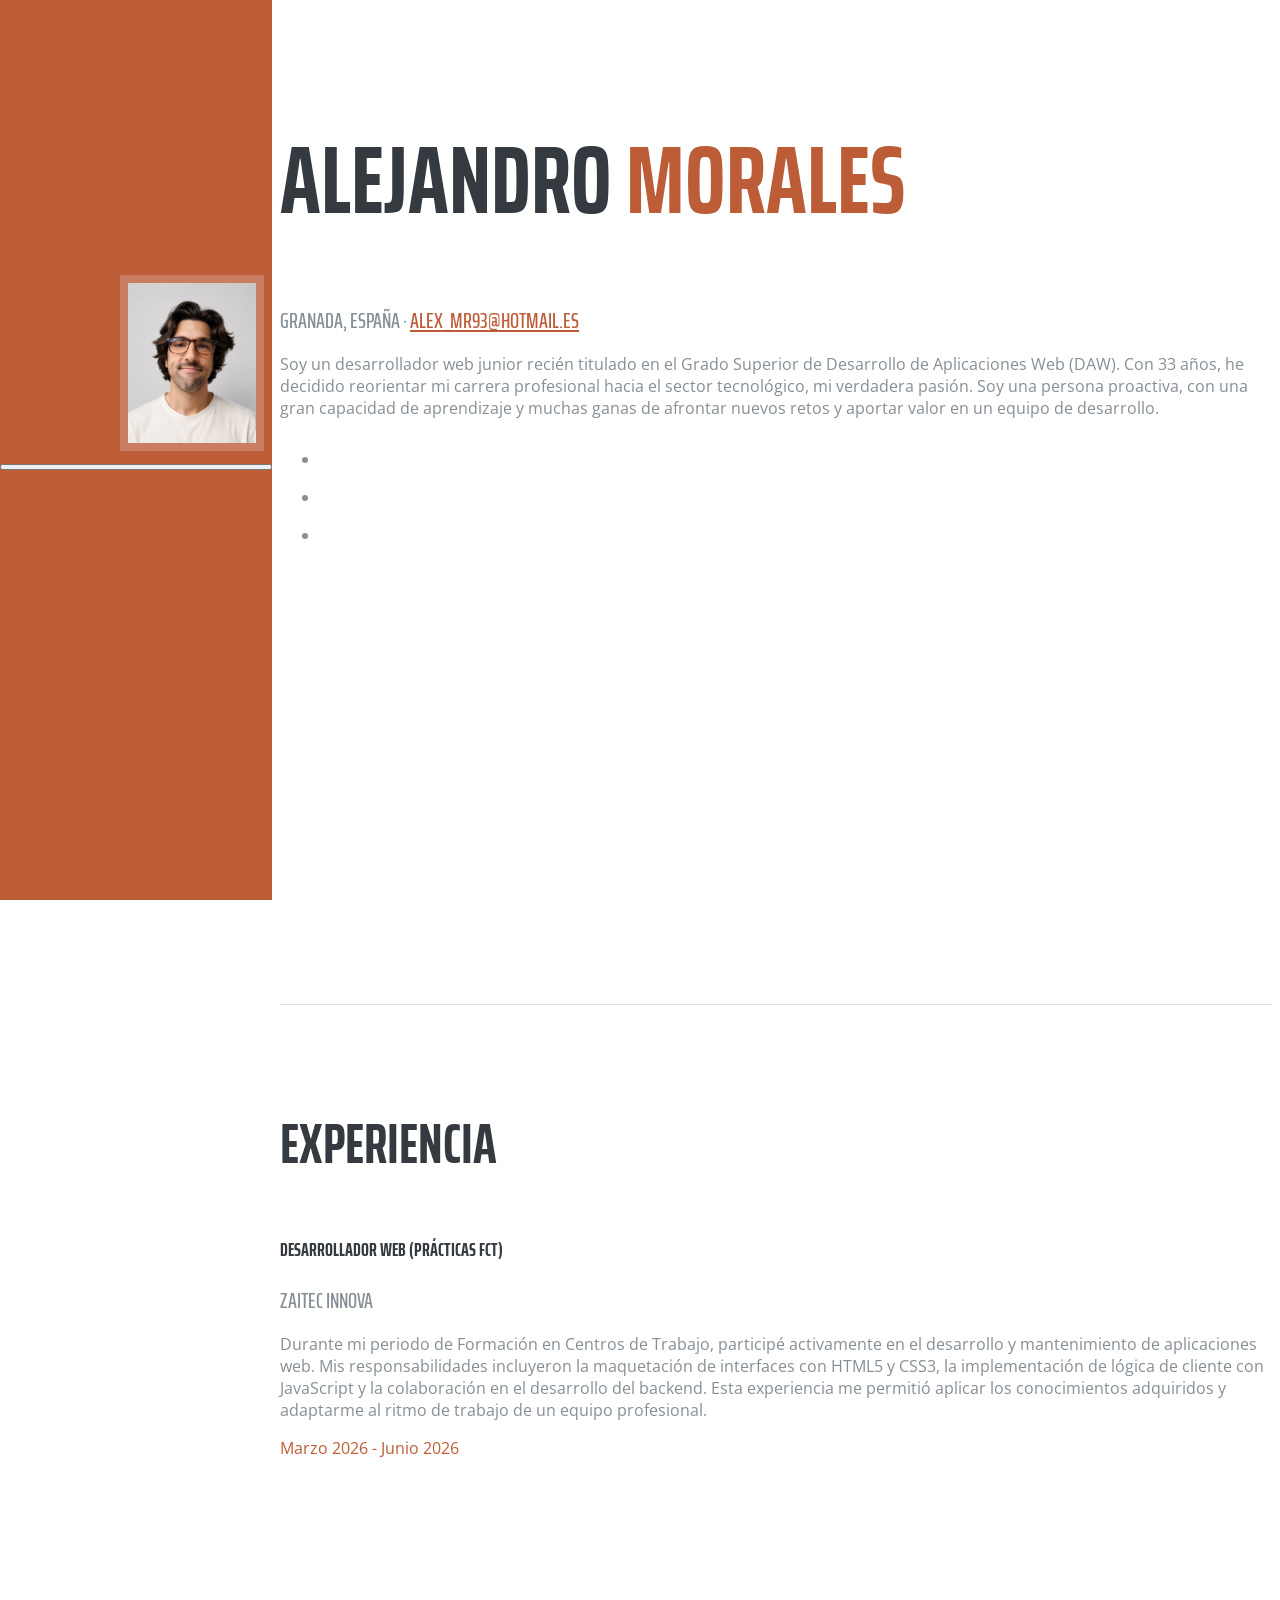
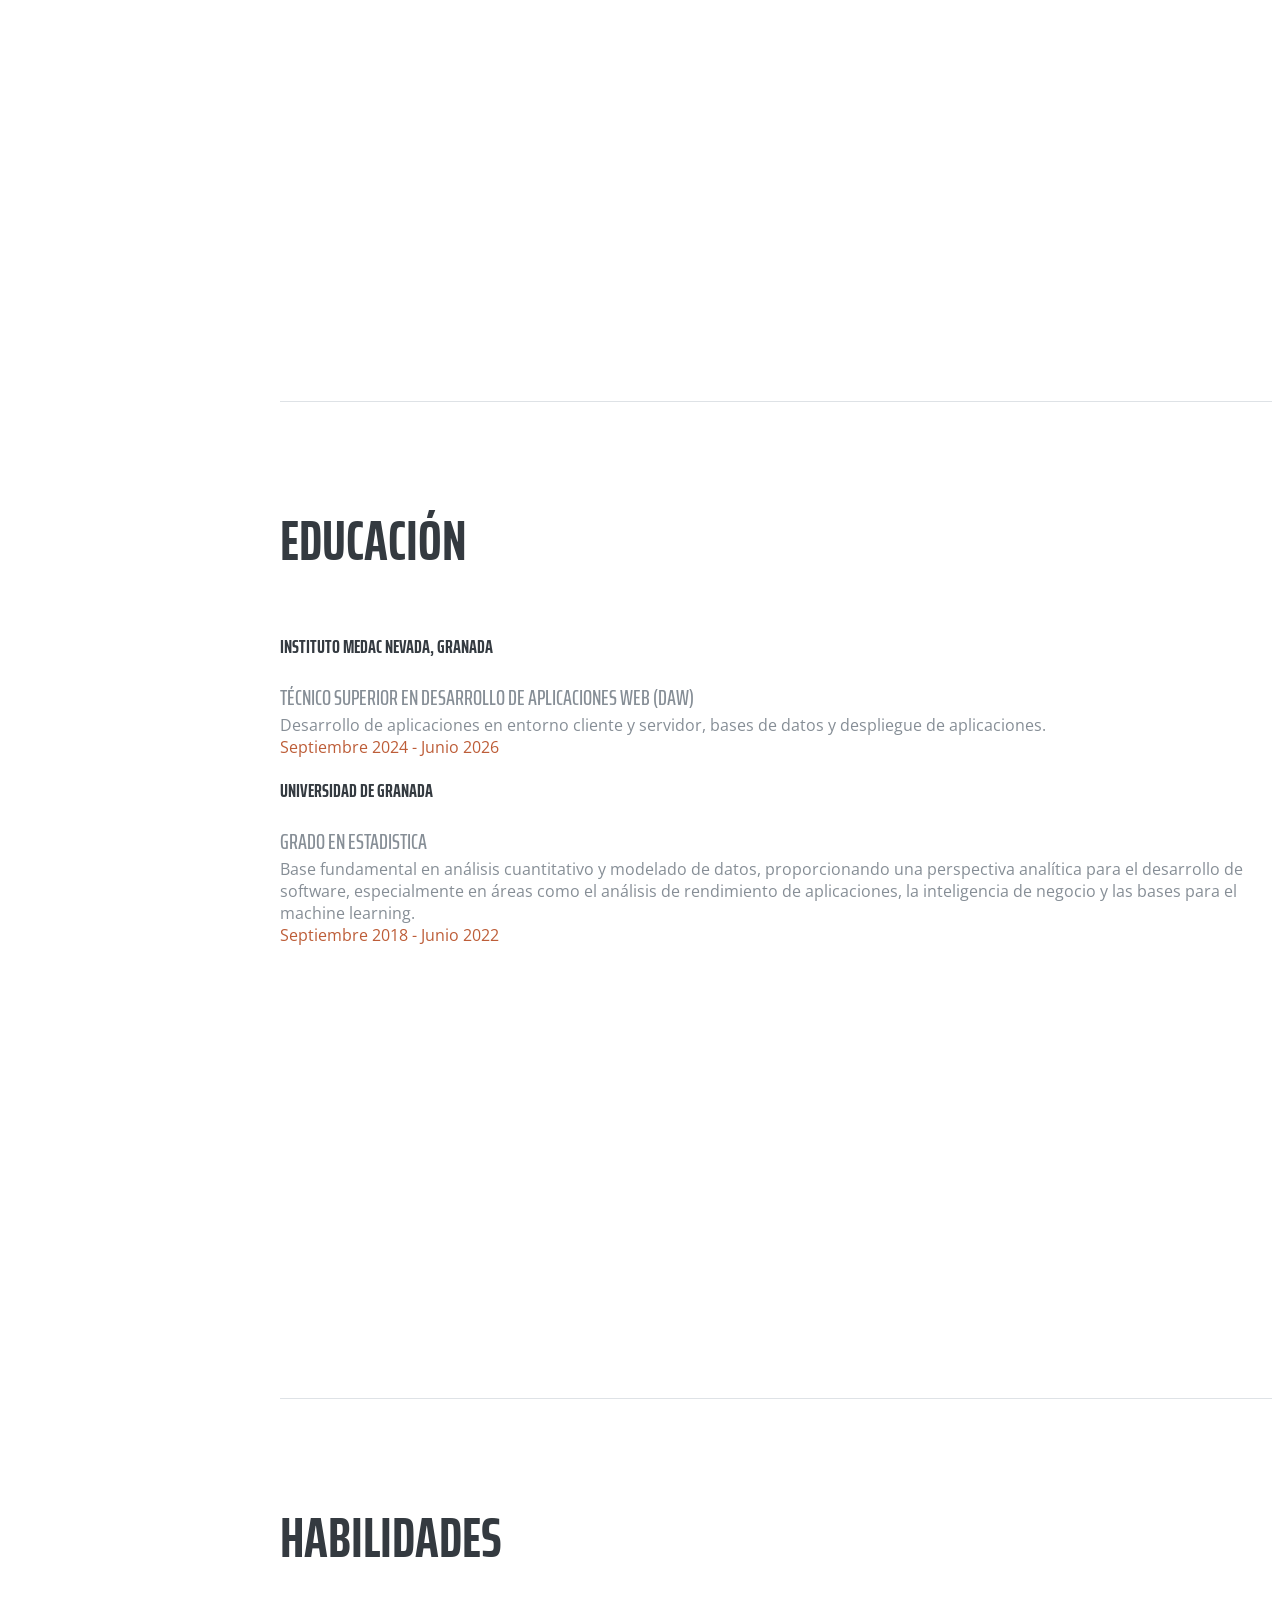
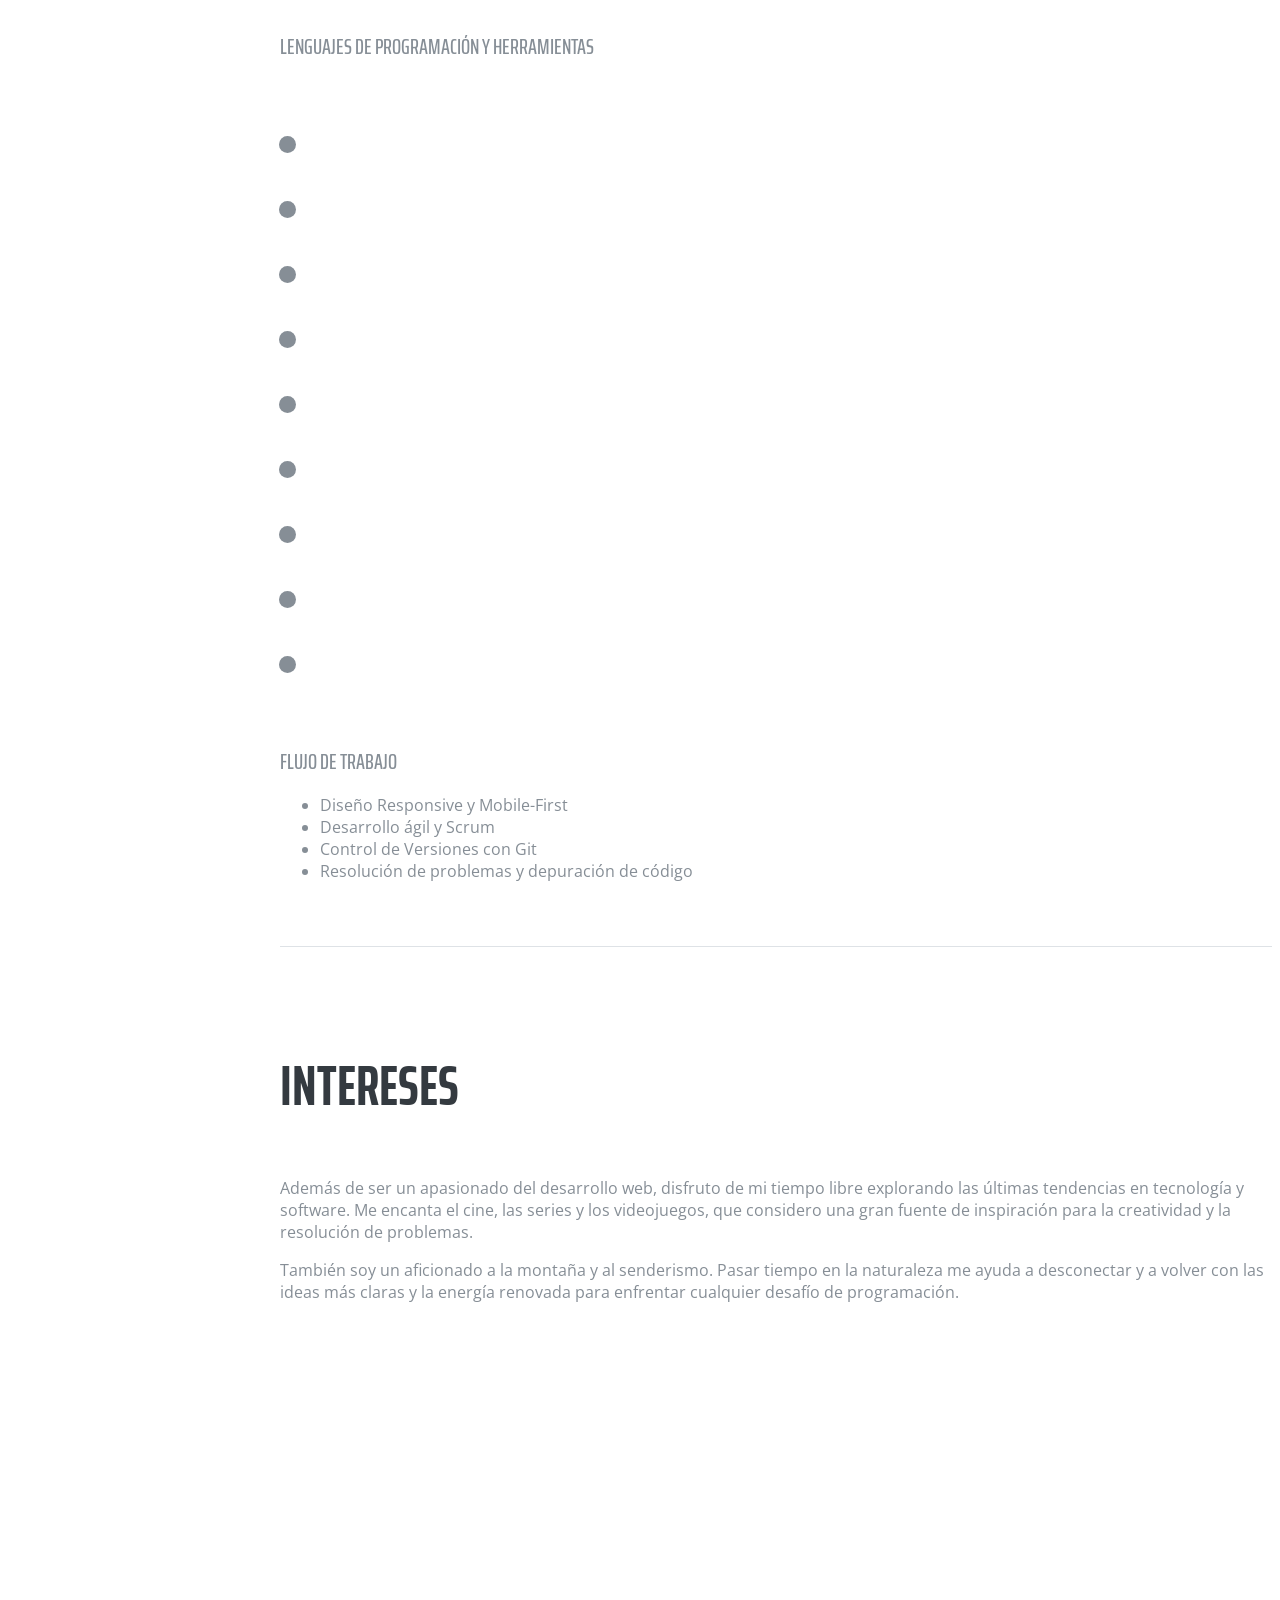
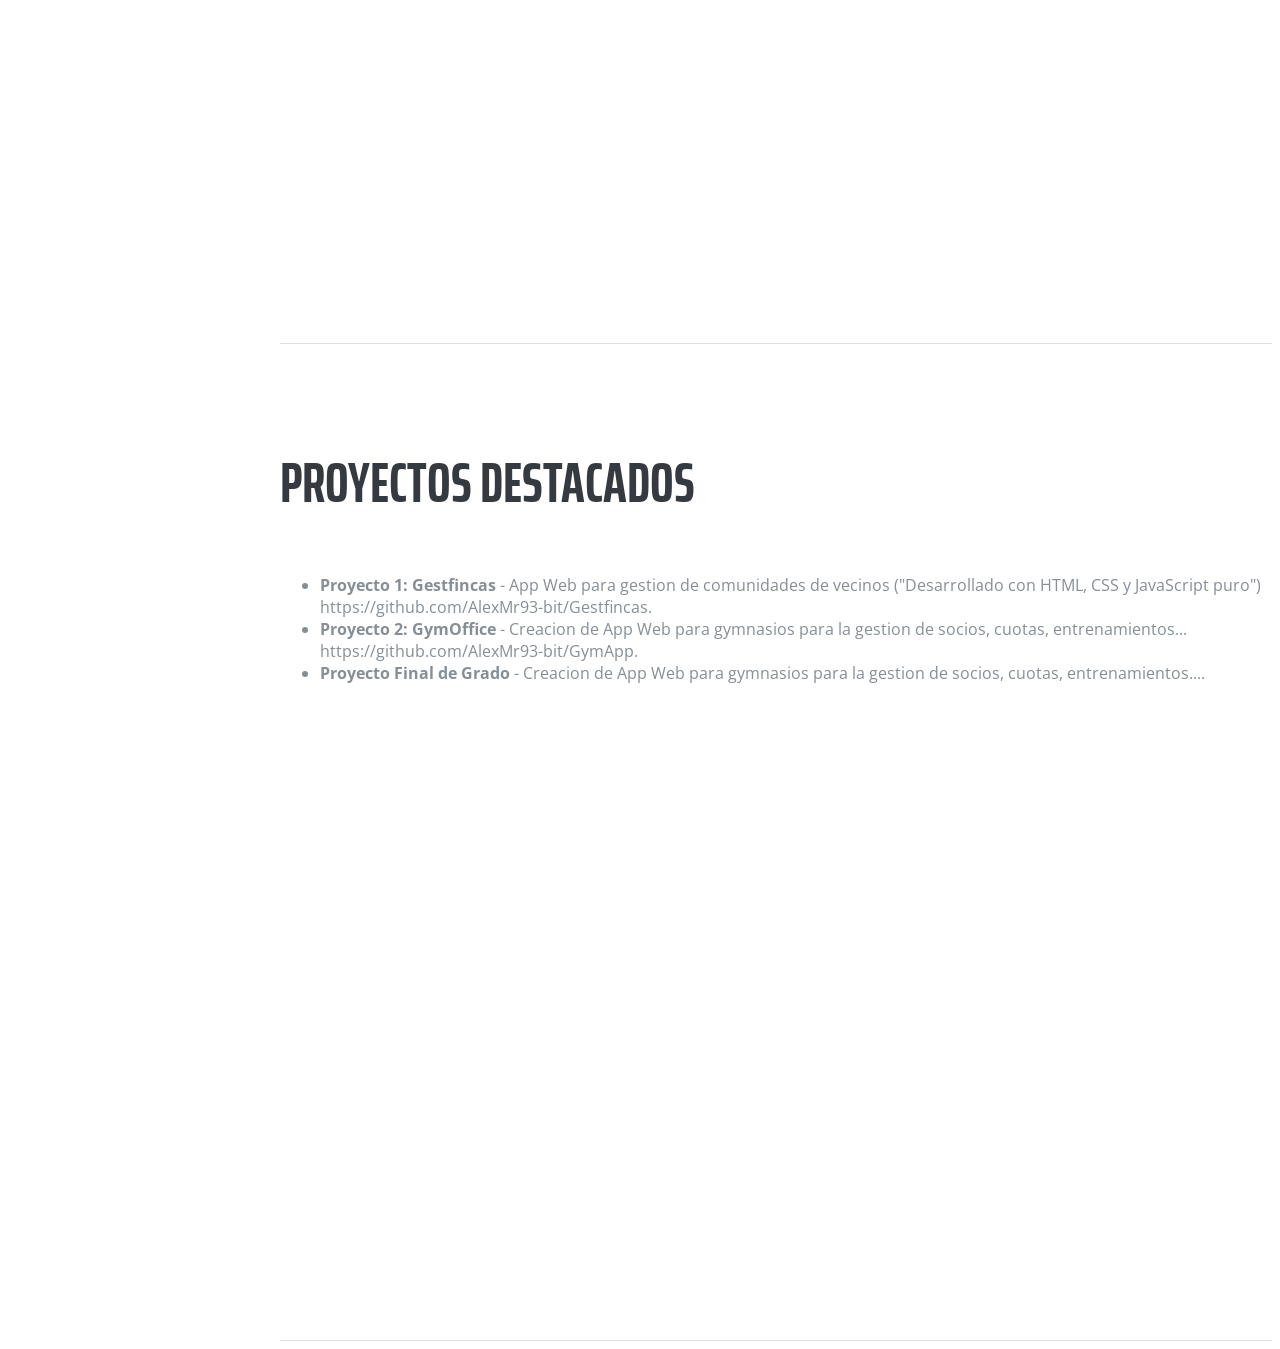
==== commit 422c8e76: "actualizacion" ====
--- a/index.html
+++ b/index.html
@@ -134,6 +134,16 @@
             <span class="text-primary">Septiembre 2024 - Junio 2026</span>
           </div>
         </div>
+        <div class="resume-item d-flex flex-column flex-md-row mb-5">
+          <div class="resume-content mr-auto">
+            <h3 class="mb-0">Universidad de Granada</h3>
+            <div class="subheading mb-3">Grado en Estadistica</div>
+            <div>Base fundamental en análisis cuantitativo y modelado de datos, proporcionando una perspectiva analítica para el desarrollo de software, especialmente en áreas como el análisis de rendimiento de aplicaciones, la inteligencia de negocio y las bases para el machine learning.</div>
+          </div>
+          <div class="resume-date text-md-right">
+            <span class="text-primary">Septiembre 2018 - Junio 2022</span>
+          </div>
+        </div>
 
       </div>
     </section>
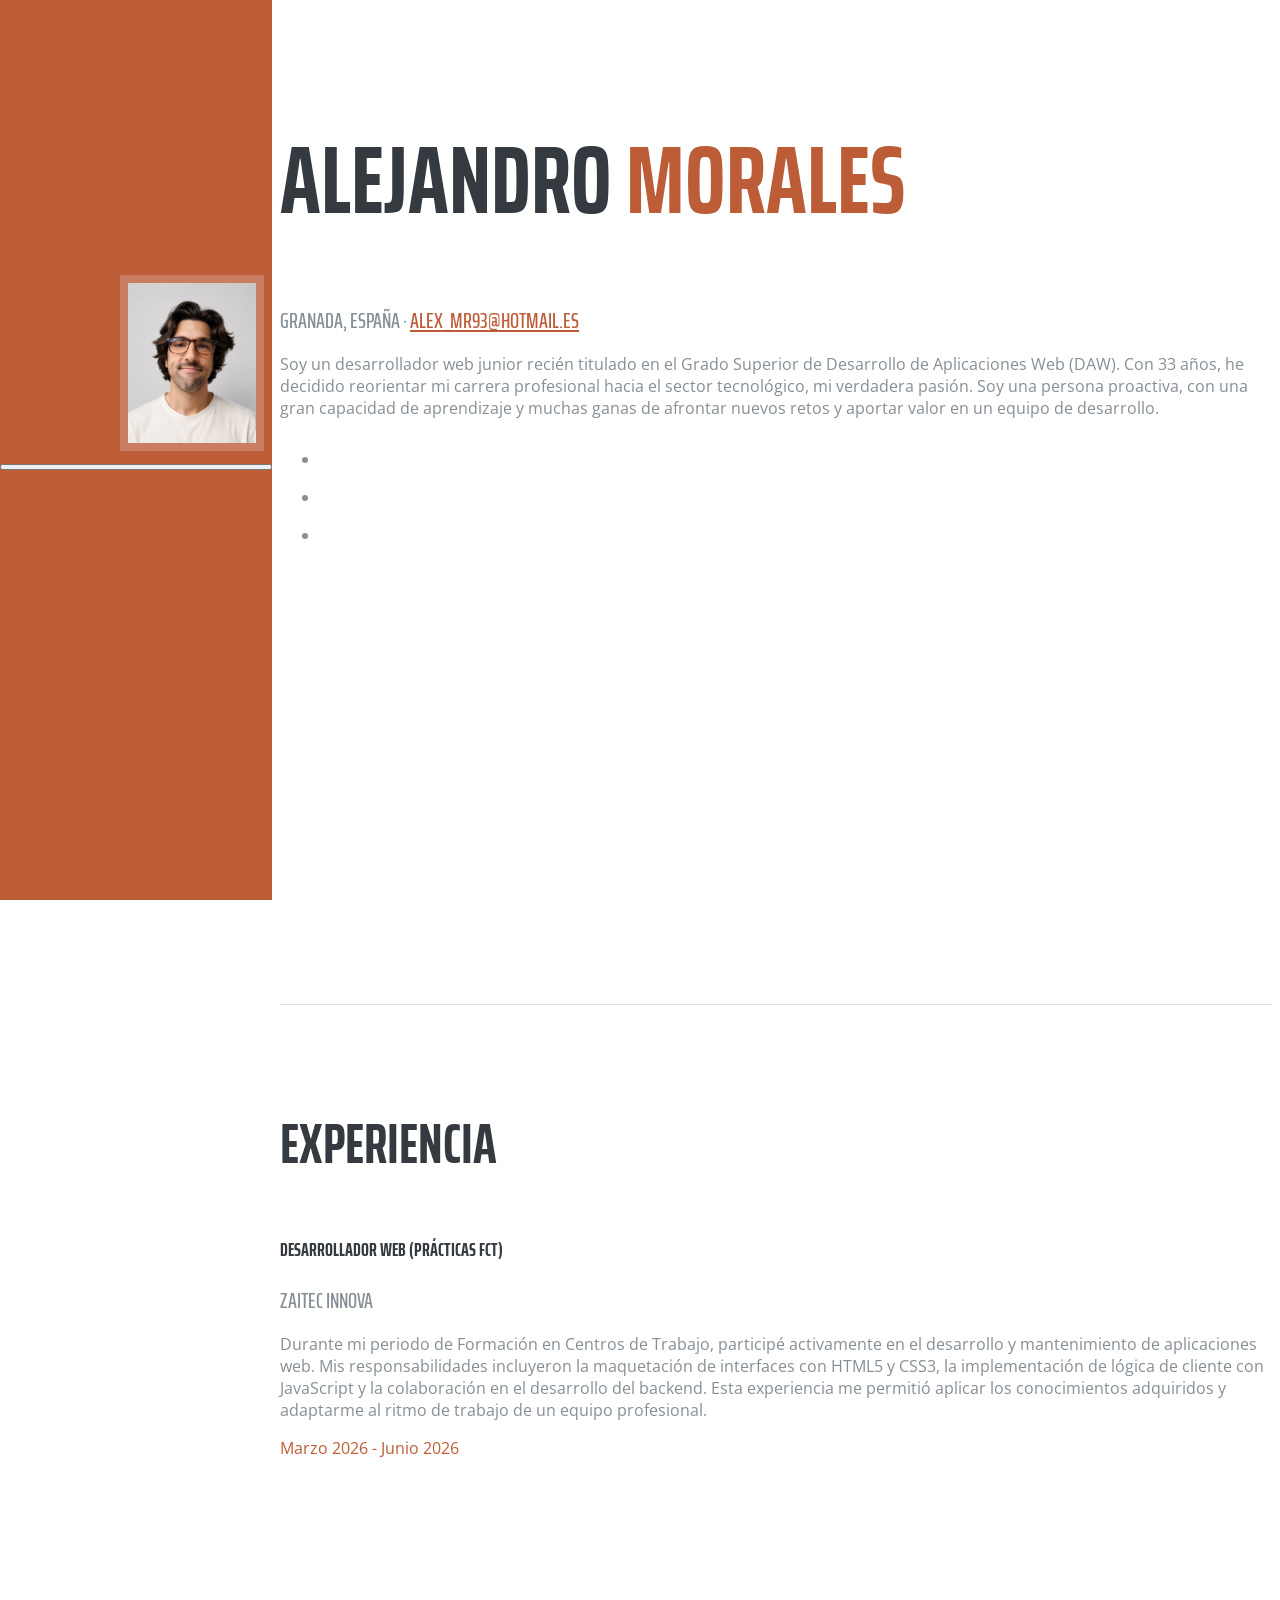
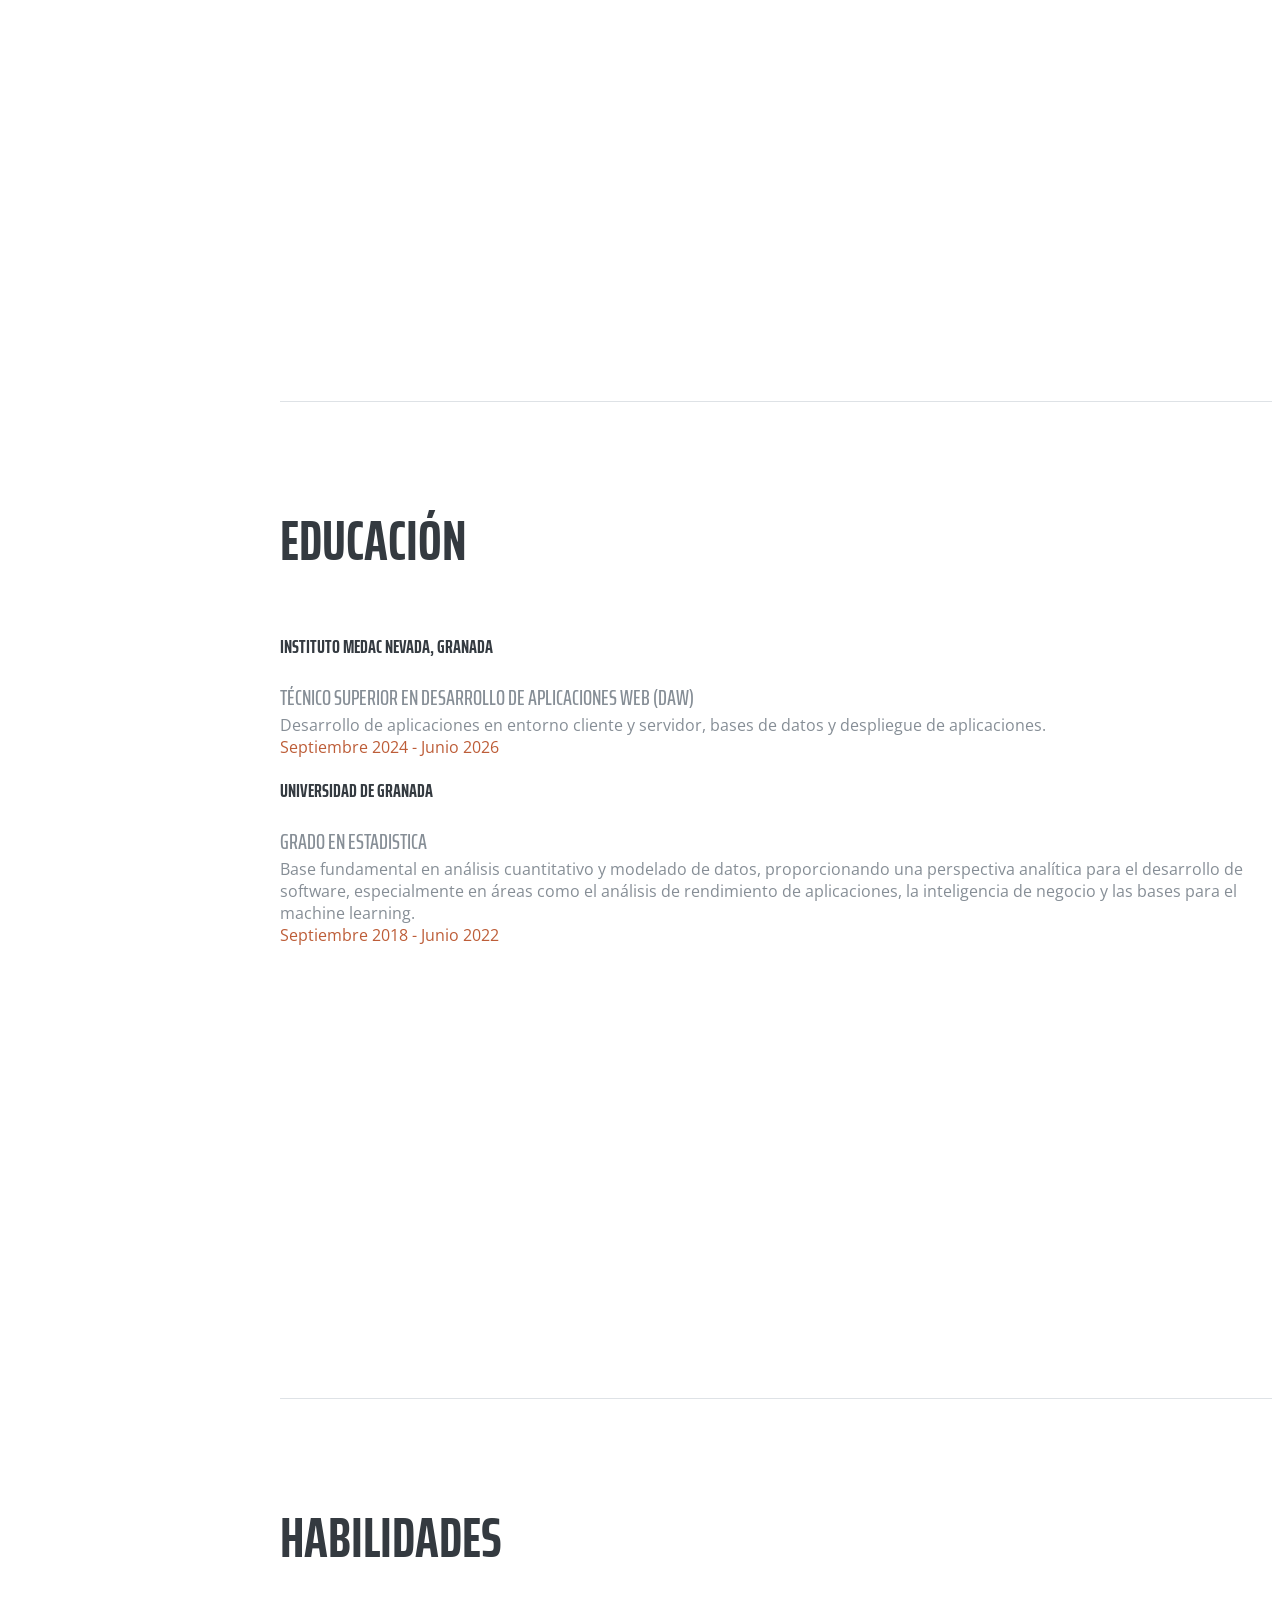
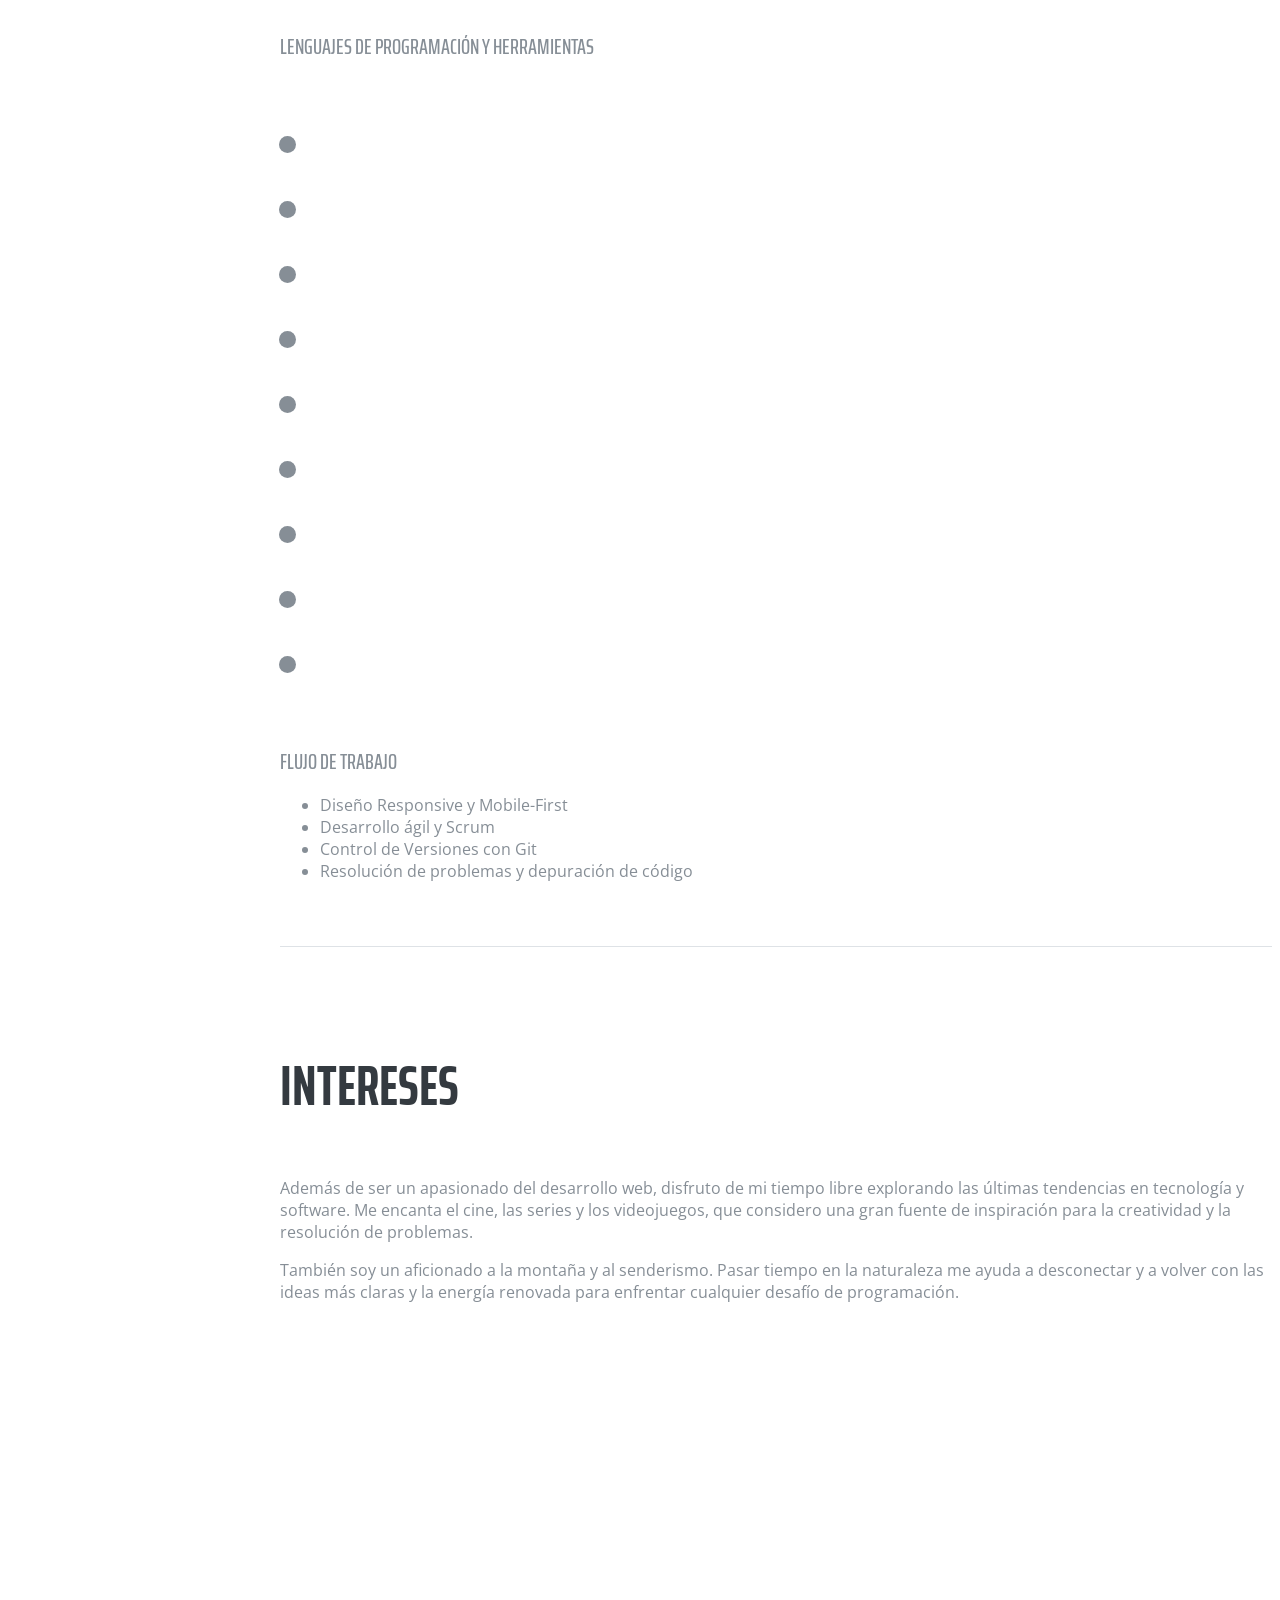
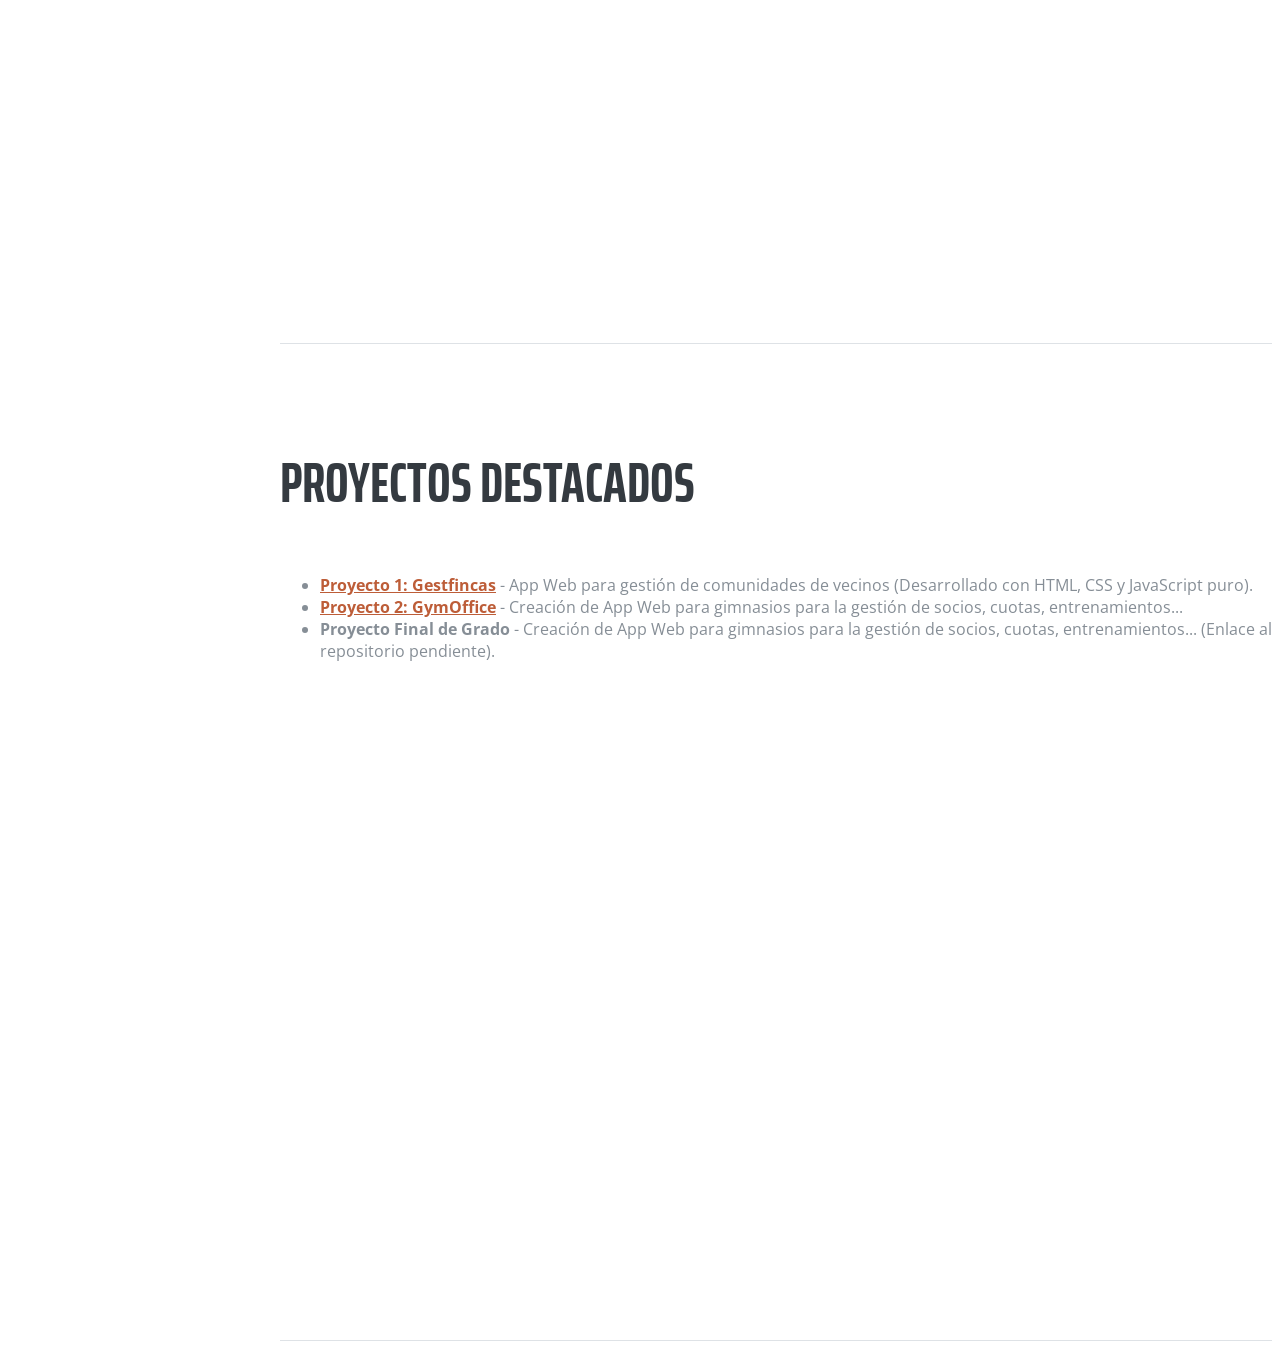
==== commit 34e02357: "link hacia los proyectos" ====
--- a/index.html
+++ b/index.html
@@ -215,13 +215,13 @@
         <ul class="fa-ul mb-0">
           <li>
             <i class="fa-li fa fa-trophy text-warning"></i>
-            <strong>Proyecto 1: Gestfincas</strong> - App Web para gestion de comunidades de vecinos ("Desarrollado con HTML, CSS y JavaScript puro") https://github.com/AlexMr93-bit/Gestfincas.</li>
+            <a href="https://github.com/AlexMr93-bit/Gestfincas" target="_blank"><strong>Proyecto 1: Gestfincas</strong></a> - App Web para gestión de comunidades de vecinos (Desarrollado con HTML, CSS y JavaScript puro).</li>
           <li>
             <i class="fa-li fa fa-trophy text-warning"></i>
-            <strong>Proyecto 2: GymOffice</strong> - Creacion de App Web para gymnasios para la gestion de socios, cuotas, entrenamientos... https://github.com/AlexMr93-bit/GymApp.</li>
+            <a href="https://github.com/AlexMr93-bit/GymApp" target="_blank"><strong>Proyecto 2: GymOffice</strong></a> - Creación de App Web para gimnasios para la gestión de socios, cuotas, entrenamientos...</li>
           <li>
             <i class="fa-li fa fa-trophy text-warning"></i>
-            <strong>Proyecto Final de Grado</strong> - Creacion de App Web para gymnasios para la gestion de socios, cuotas, entrenamientos....</li>
+            <strong>Proyecto Final de Grado</strong> - Creación de App Web para gimnasios para la gestión de socios, cuotas, entrenamientos... (Enlace al repositorio pendiente).</li>
         </ul>
       </div>
     </section>
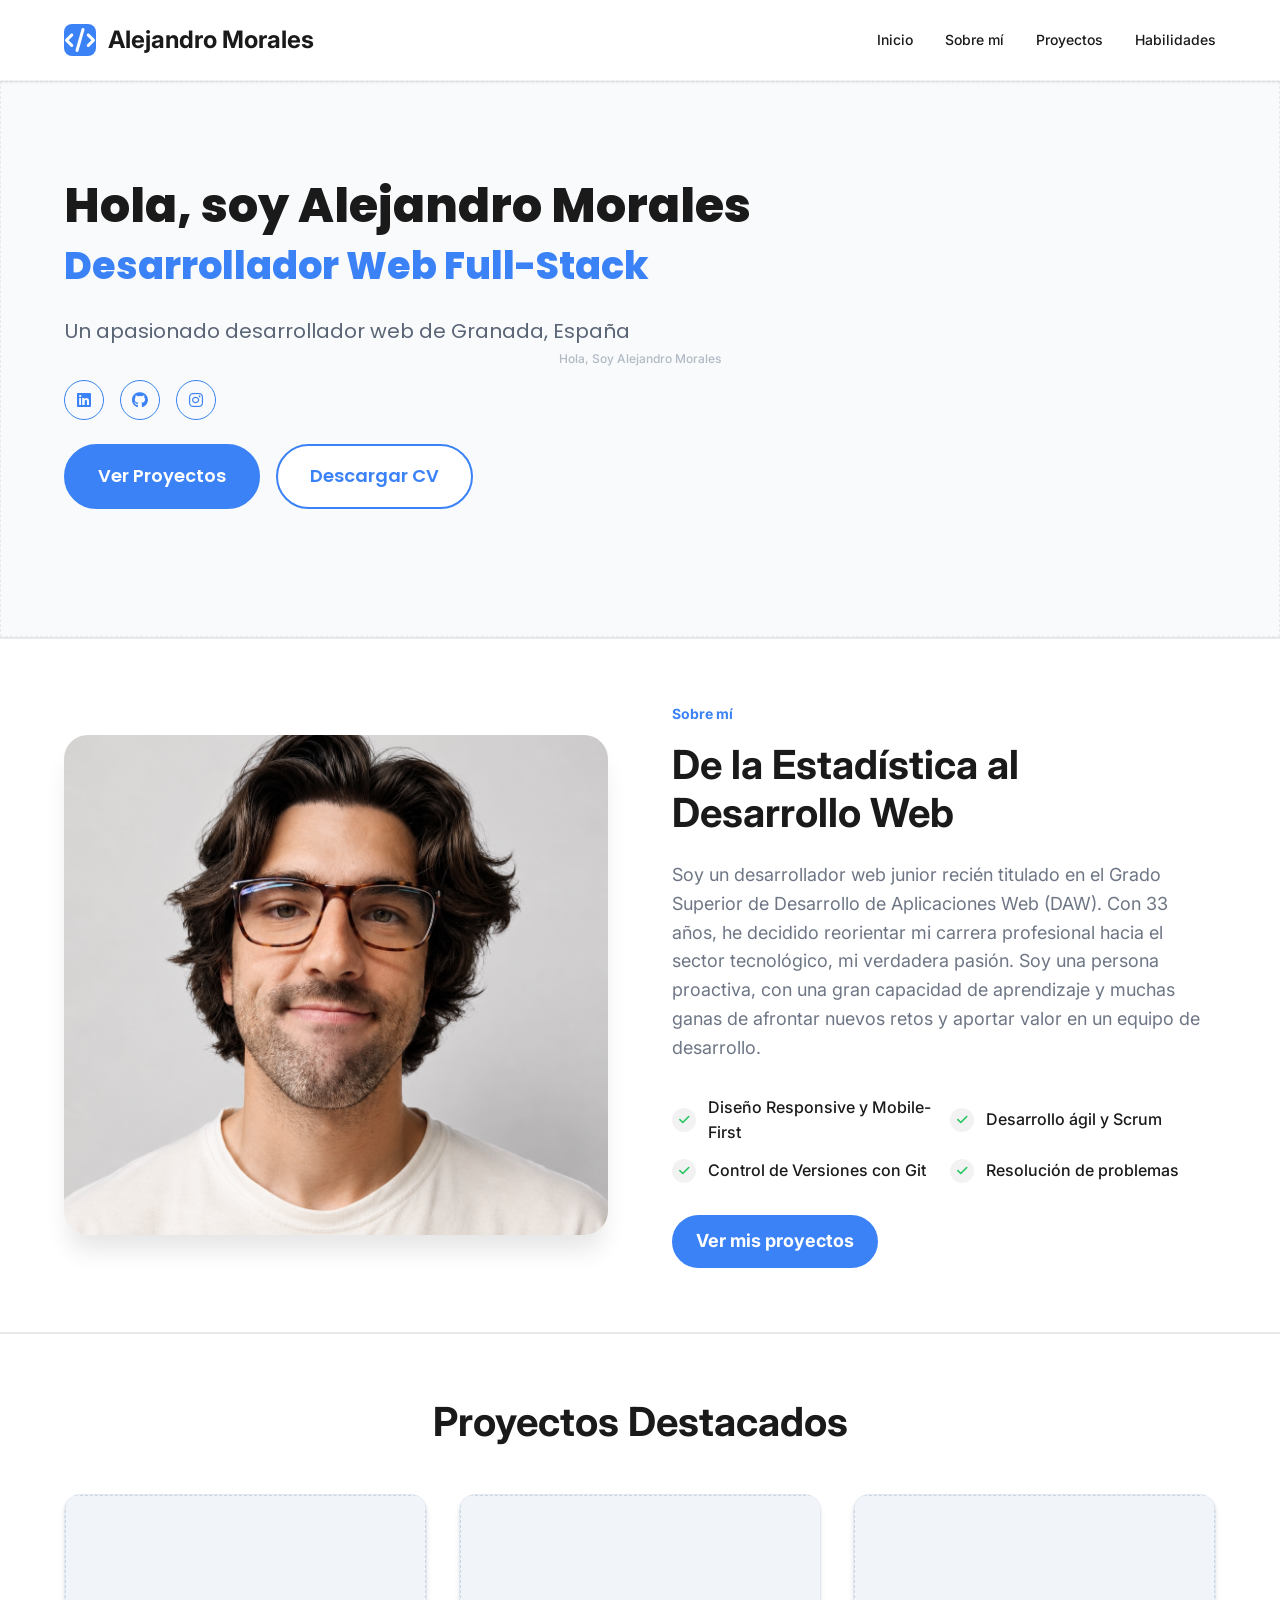
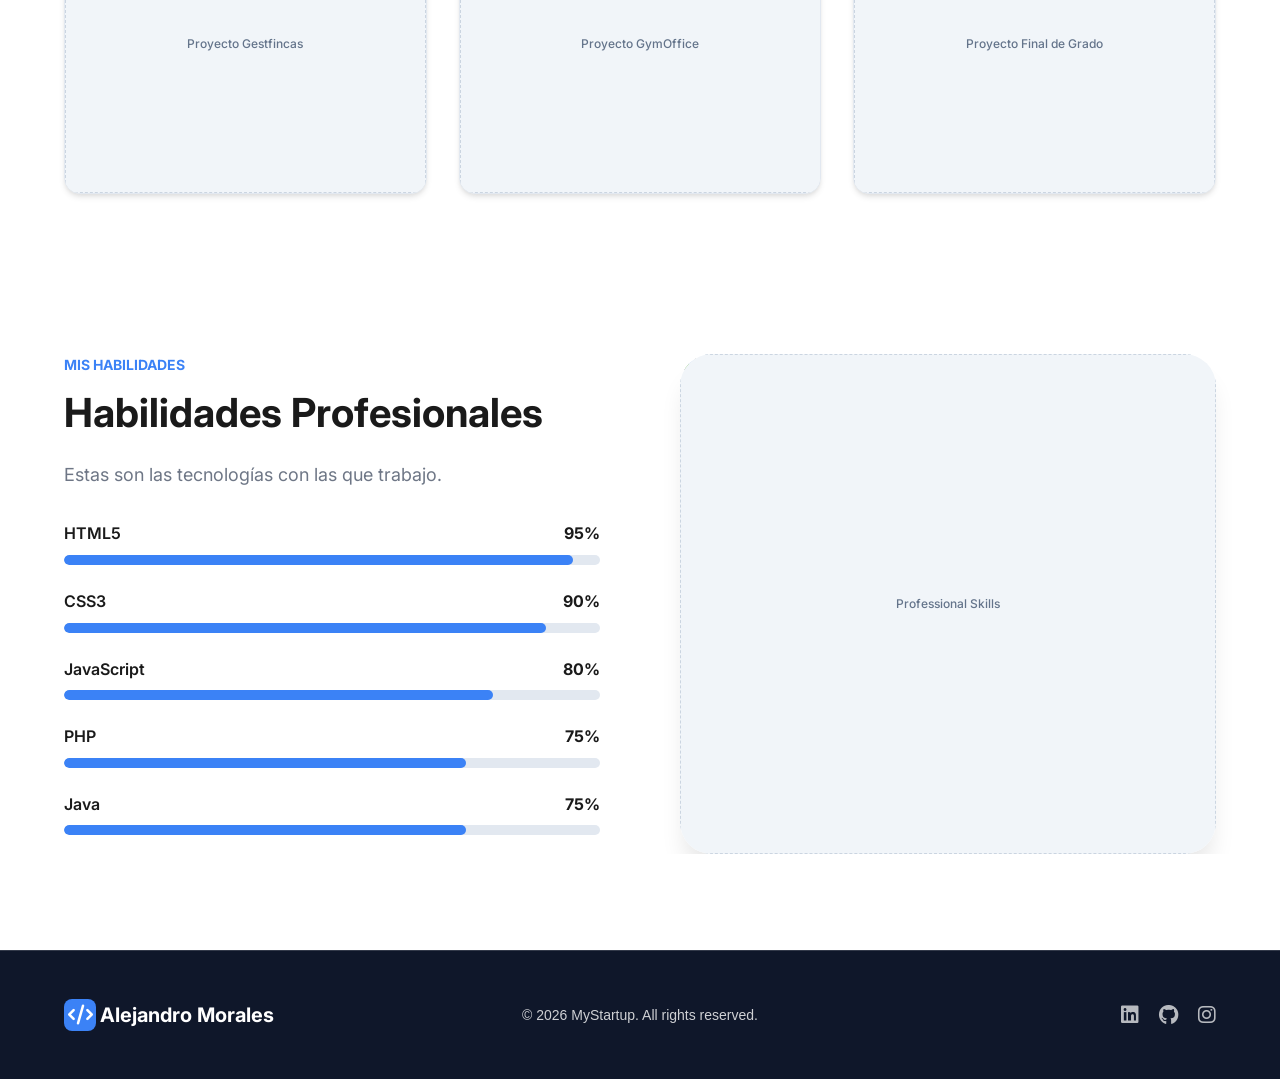
==== commit da0cc176: "corregir" ====
--- a/index.html
+++ b/index.html
@@ -1,243 +1,252 @@
 <!DOCTYPE html>
 <html lang="es">
-
 <head>
-
-  <meta charset="utf-8">
-  <meta name="viewport" content="width=device-width, initial-scale=1, shrink-to-fit=no">
-  <meta name="description" content="Portfolio de Alejandro Morales, desarrollador web junior.">
-  <meta name="author" content="Alejandro Morales">
-
+  <meta charset="UTF-8">
+  <meta name="viewport" content="width=device-width, initial-scale=1.0">
   <title>Alejandro Morales - Desarrollador Web</title>
-
-  <!-- Bootstrap core CSS -->
-  <link href="vendor/bootstrap/css/bootstrap.min.css" rel="stylesheet">
-
-  <!-- Custom fonts for this template -->
-  <link href="https://fonts.googleapis.com/css?family=Saira+Extra+Condensed:100,200,300,400,500,600,700,800,900" rel="stylesheet">
-  <link href="https://fonts.googleapis.com/css?family=Open+Sans:300,300i,400,400i,600,600i,700,700i,800,800i" rel="stylesheet">
-  <link href="vendor/font-awesome/css/font-awesome.min.css" rel="stylesheet">
-  <link href="vendor/devicons/css/devicons.min.css" rel="stylesheet">
-  <link href="vendor/simple-line-icons/css/simple-line-icons.css" rel="stylesheet">
-
-  <!-- Custom styles for this template -->
-  <link href="css/resume.min.css" rel="stylesheet">
-
+  <meta name="description" content="Portfolio de Alejandro Morales, Desarrollador Web Full-Stack de Granada.">
+  
+  <link href="https://fonts.googleapis.com/css2?family=Inter:ital,wght@0,300;0,400;0,500;0,600;0,700;0,800;0,900;1,300;1,400;1,500;1,600;1,700;1,800;1,900&family=Poppins:ital,wght@0,300;0,400;0,500;0,600;0,700;0,800;0,900;1,300;1,400;1,500;1,600;1,700;1,800;1,900&display=swap" rel="stylesheet">
+  <link rel="stylesheet" href="https://cdnjs.cloudflare.com/ajax/libs/font-awesome/6.5.2/css/all.min.css" />
+  <link rel="stylesheet" href="https://cdn.jsdelivr.net/npm/swiper@12/swiper-bundle.min.css" />
+  <link rel="stylesheet" href="style.css">
 </head>
-
-<body id="page-top">
-
-  <nav class="navbar navbar-expand-lg navbar-dark bg-primary fixed-top" id="sideNav">
-    <a class="navbar-brand js-scroll-trigger" href="#page-top">
-      <span class="d-block d-lg-none">Alejandro Morales</span>
-      <span class="d-none d-lg-block">
-        <img class="img-fluid img-profile rounded-circle mx-auto mb-2" src="img/profile.jpg" alt="Foto de perfil de Alejandro Morales">
-      </span>
-    </a>
-    <button class="navbar-toggler" type="button" data-toggle="collapse" data-target="#navbarSupportedContent" aria-controls="navbarSupportedContent" aria-expanded="false" aria-label="Toggle navigation">
-      <span class="navbar-toggler-icon"></span>
-    </button>
-    <div class="collapse navbar-collapse" id="navbarSupportedContent">
-      <ul class="navbar-nav">
-        <li class="nav-item">
-          <a class="nav-link js-scroll-trigger" href="#about">Sobre mí</a>
-        </li>
-        <li class="nav-item">
-          <a class="nav-link js-scroll-trigger" href="#experience">Experiencia</a>
-        </li>
-        <li class="nav-item">
-          <a class="nav-link js-scroll-trigger" href="#education">Educación</a>
-        </li>
-        <li class="nav-item">
-          <a class="nav-link js-scroll-trigger" href="#skills">Habilidades</a>
-        </li>
-        <li class="nav-item">
-          <a class="nav-link js-scroll-trigger" href="#interests">Intereses</a>
-        </li>
-        <li class="nav-item">
-          <a class="nav-link js-scroll-trigger" href="#awards">Proyectos</a>
-        </li>
-      </ul>
-    </div>
-  </nav>
-
-  <div class="container-fluid p-0">
-
-    <section class="resume-section p-3 p-lg-5 d-flex d-column" id="about">
-      <div class="my-auto">
-        <h1 class="mb-0">Alejandro
-          <span class="text-primary">Morales</span>
-        </h1>
-        <div class="subheading mb-5">Granada, España ·
-          <a href="mailto:tu-email@email.com">Alex_mr93@hotmail.es</a>
-        </div>
-        <p class="mb-5">Soy un desarrollador web junior recién titulado en el Grado Superior de Desarrollo de Aplicaciones Web (DAW). Con 33 años, he decidido reorientar mi carrera profesional hacia el sector tecnológico, mi verdadera pasión. Soy una persona proactiva, con una gran capacidad de aprendizaje y muchas ganas de afrontar nuevos retos y aportar valor en un equipo de desarrollo.</p>
-        <ul class="list-inline list-social-icons mb-0">
-          <li class="list-inline-item">
-            <a href="https://www.linkedin.com/in/alex-mr93/" target="_blank">
-              <span class="fa-stack fa-lg">
-                <i class="fa fa-circle fa-stack-2x"></i>
-                <i class="fa fa-linkedin fa-stack-1x fa-inverse"></i>
-              </span>
-            </a>
-          </li>
-          <li class="list-inline-item">
-            <a href="https://github.com/AlexMr93-bit" target="_blank">
-              <span class="fa-stack fa-lg">
-                <i class="fa fa-circle fa-stack-2x"></i>
-                <i class="fa fa-github fa-stack-1x fa-inverse"></i>
-              </span>
-            </a>
-          </li>
-          <li class="list-inline-item">
-            <a href="https://instagram.com/alex_mr93" target="_blank">
-              <span class="fa-stack fa-lg">
-                <i class="fa fa-circle fa-stack-2x"></i>
-                <i class="fa fa-instagram fa-stack-1x fa-inverse"></i>
-              </span>
-            </a>
-          </li>
-        </ul>
-      </div>
-    </section>
-
-    <section class="resume-section p-3 p-lg-5 d-flex flex-column" id="experience">
-      <div class="my-auto">
-        <h2 class="mb-5">Experiencia</h2>
-
-        <div class="resume-item d-flex flex-column flex-md-row mb-5">
-          <div class="resume-content mr-auto">
-            <h3 class="mb-0">Desarrollador Web (Prácticas FCT)</h3>
-            <div class="subheading mb-3">Zaitec Innova</div>
-            <p>Durante mi periodo de Formación en Centros de Trabajo, participé activamente en el desarrollo y mantenimiento de aplicaciones web. Mis responsabilidades incluyeron la maquetación de interfaces con HTML5 y CSS3, la implementación de lógica de cliente con JavaScript y la colaboración en el desarrollo del backend. Esta experiencia me permitió aplicar los conocimientos adquiridos y adaptarme al ritmo de trabajo de un equipo profesional.</p>
+<body data-theme="light">
+  <!-- NOTE: This template uses externally hosted images from Pexels/Unsplash. For production environments, it is recommended to download these images and host them locally to prevent broken links. -->
+  <div id="main-wrapper">
+    
+      <div id="page-index" class="kodofy-page" style="display: block;">
+        
+      <header id="site-header">
+        <div class="container header-inner">
+          <div class="logo">
+            <a href="#" class="logo-icon"><i class="fa-solid fa-code"></i></a>
+            <a href="#">Alejandro Morales</a>
           </div>
-          <div class="resume-date text-md-right">
-            <span class="text-primary">Marzo 2026 - Junio 2026</span>
+          <nav class="nav-desktop">
+             <a href="#sec-section-dqrakylro" class="nav-link">Inicio</a><a href="#sec-section-6i2197f6j" class="nav-link">Sobre mí</a><a href="#sec-section-rg7lr9p54" class="nav-link">Proyectos</a><a href="#sec-section-7tj1c1u02" class="nav-link">Habilidades</a>
+          </nav>
+          <div class="mobile-actions">
+             
+             
+             <button class="mobile-menu-btn" data-target="drawer-std-index"><i class="fa-solid fa-bars"></i></button>
           </div>
         </div>
+        <div id="drawer-std-index" class="mobile-drawer">
+           <a href="#sec-section-dqrakylro" class="mobile-nav-link">Inicio</a><a href="#sec-section-6i2197f6j" class="mobile-nav-link">Sobre mí</a><a href="#sec-section-rg7lr9p54" class="mobile-nav-link">Proyectos</a><a href="#sec-section-7tj1c1u02" class="mobile-nav-link">Habilidades</a>
+        </div>
+      </header>
+        <main>
+          
+        <section id="sec-section-dqrakylro">
+           <img src="https://images.pexels.com/photos/196644/pexels-photo-196644.jpeg?auto=compress&amp;cs=tinysrgb&amp;w=1260&amp;h=750&amp;dpr=1" class="hero-bg" alt="Hola, Soy Alejandro Morales" fetchpriority="high">
+           <div class="hero-overlay"></div>
+           <div class="container">
+              <div class="hero-flex">
+                <div class="hero-content-wrapper">
+                  <h1>Hola, soy Alejandro Morales <br/> <span style="font-size: 0.8em; color: #3b82f6;">Desarrollador Web Full-Stack</span>
+                  </h1>
+                  <div class="hero-subtitle">Un apasionado desarrollador web de Granada, España</div>
+                  <div class="hero-socials">
+                    <a href="https://www.linkedin.com/in/alex-mr93/" target="_blank" class="hero-social-link" aria-label="LinkedIn"><i class="fa-brands fa-linkedin"></i></a><a href="https://github.com/AlexMr93-bit" target="_blank" class="hero-social-link" aria-label="GitHub"><i class="fa-brands fa-github"></i></a><a href="https://instagram.com/alex_mr93" target="_blank" class="hero-social-link" aria-label="Instagram"><i class="fa-brands fa-instagram"></i></a>
+                  </div>
+                  <div class="btn-group">
+                     <a href="#sec-section-rg7lr9p54" class="btn btn-primary hero-btn-primary">Ver Proyectos</a>
+                     <a href="documentos/CV_Alejandro_Morales.pdf" class="btn btn-secondary hero-btn-secondary" download>Descargar CV</a>
+                  </div>
+                </div>
+                
+              </div>
+           </div>
+        </section>
+        <section id="sec-section-6i2197f6j">
+           <div class="container">
+              <div class="flex-split ">
+                 <div class="flex-1" style="text-align: center;">
+                   <div class="about-image"><img src="img/profile.jpg" loading="lazy" alt="Foto de Alejandro Morales"></div>
+                 </div>
+                 <div class="flex-1">
+                    <div class="about-eyebrow">Sobre mí</div>
+                    <h2 class="about-title">De la Estadística al Desarrollo Web</h2>
+                    <div class="about-desc">Soy un desarrollador web junior recién titulado en el Grado Superior de Desarrollo de Aplicaciones Web (DAW). Con 33 años, he decidido reorientar mi carrera profesional hacia el sector tecnológico, mi verdadera pasión. Soy una persona proactiva, con una gran capacidad de aprendizaje y muchas ganas de afrontar nuevos retos y aportar valor en un equipo de desarrollo.</div>
+                    <div class="about-grid">
+                       
+                        <div class="about-item-row">
+                           <div class="about-item-icon-wrap">
+                              <i class="fa-solid fa-check"></i>
+                           </div>
+                           <span class="about-item-text">Diseño Responsive y Mobile-First</span>
+                        </div>
+                       
+                        <div class="about-item-row">
+                           <div class="about-item-icon-wrap">
+                              <i class="fa-solid fa-check"></i>
+                           </div>
+                           <span class="about-item-text">Desarrollo ágil y Scrum</span>
+                        </div>
+                       
+                        <div class="about-item-row">
+                           <div class="about-item-icon-wrap">
+                              <i class="fa-solid fa-check"></i>
+                           </div>
+                           <span class="about-item-text">Control de Versiones con Git</span>
+                        </div>
+                        <div class="about-item-row">
+                          <div class="about-item-icon-wrap">
+                             <i class="fa-solid fa-check"></i>
+                          </div>
+                          <span class="about-item-text">Resolución de problemas</span>
+                       </div>
+                    </div>
+                    <a href="#sec-section-rg7lr9p54" class="btn about-btn">Ver mis proyectos</a>
+                 </div>
+              </div>
+           </div>
+        </section>
+        <section id="sec-section-rg7lr9p54">
+           <div class="container">
+              <h2 class="section-title">Proyectos Destacados</h2>
+              
+              <div class="grid-container">
+                 
+                    <div class="card-base card-shadow card-hover project-card">
+                       <img src="https://images.pexels.com/photos/270348/pexels-photo-270348.jpeg?auto=compress&cs=tinysrgb&w=1260&h=750&dpr=1" class="project-img" alt="Proyecto Gestfincas">
+                       
+                       <div class="project-overlay">
+                          <div class="project-content">
+                             <h3 class="project-title">Gestfincas</h3>
+                             <div class="project-desc">App para gestión de comunidades de vecinos con HTML, CSS y JS puro.</div>
+                             <a href="https://github.com/AlexMr93-bit/Gestfincas" target="_blank" class="btn project-link">Ver Código <i class="fa-solid fa-arrow-right"></i></a>
+                          </div>
+                       </div>
+                    </div>
+                 
+                    <div class="card-base card-shadow card-hover project-card">
+                       <img src="https://images.pexels.com/photos/4164418/pexels-photo-4164418.jpeg?auto=compress&cs=tinysrgb&w=1260&h=750&dpr=1" class="project-img" alt="Proyecto GymOffice">
+                       
+                       <div class="project-overlay">
+                          <div class="project-content">
+                             <h3 class="project-title">GymOffice</h3>
+                             <div class="project-desc">App para gestión de gimnasios (socios, cuotas, entrenamientos...).</div>
+                             <a href="https://github.com/AlexMr93-bit/GymApp" target="_blank" class="btn project-link">Ver Código <i class="fa-solid fa-arrow-right"></i></a>
+                          </div>
+                       </div>
+                    </div>
+                 
+                    <div class="card-base card-shadow card-hover project-card">
+                       <img src="https://images.pexels.com/photos/546819/pexels-photo-546819.jpeg?auto=compress&cs=tinysrgb&w=1260&h=750&dpr=1" class="project-img" alt="Proyecto Final de Grado">
+                       
+                       <div class="project-overlay">
+                          <div class="project-content">
+                             <h3 class="project-title">Proyecto Final de Grado</h3>
+                             <div class="project-desc">App Web para gestión de gimnasios.</div>
+                             <a href="#" class="btn project-link">Ver Proyecto <i class="fa-solid fa-arrow-right"></i></a>
+                             </div>
+                          </div>
+                       </div>
+                    
+                 </div>
+              </div>
+           </div>
+        </section>
+        <section id="sec-section-7tj1c1u02" class="skills-section">
+          <div class="container overflow-hidden">
+            <div class="skills-flex">
+              <div class="skills-content-side">
+                <span class="skills-eyebrow">Mis Habilidades</span>
+                <h2 class="skills-title">Habilidades Profesionales</h2>
+                <p class="skills-desc">Estas son las tecnologías con las que trabajo.</p>
+                <div class="skills-bars-container">
+                  
+                    <div class="skills-item">
+                      <div class="skills-item-info">
+                        <span class="skills-item-title">HTML5</span>
+                        <span class="skills-item-percent">95%</span>
+                      </div>
+                      <div class="skills-bar-bg">
+                        <div class="skills-bar-fill" style="width: 95%;"></div>
+                      </div>
+                    </div>
+                  
+                    <div class="skills-item">
+                      <div class="skills-item-info">
+                        <span class="skills-item-title">CSS3</span>
+                        <span class="skills-item-percent">90%</span>
+                      </div>
+                      <div class="skills-bar-bg">
+                        <div class="skills-bar-fill" style="width: 90%;"></div>
+                      </div>
+                    </div>
+                  
+                    <div class="skills-item">
+                      <div class="skills-item-info">
+                        <span class="skills-item-title">JavaScript</span>
+                        <span class="skills-item-percent">80%</span>
+                      </div>
+                      <div class="skills-bar-bg">
+                        <div class="skills-bar-fill" style="width: 80%;"></div>
+                      </div>
+                    </div>
+                  
+                    <div class="skills-item">
+                      <div class="skills-item-info">
+                        <span class="skills-item-title">PHP</span>
+                        <span class="skills-item-percent">75%</span>
+                      </div>
+                      <div class="skills-bar-bg">
+                        <div class="skills-bar-fill" style="width: 75%;"></div>
+                      </div>
+                    </div>
+                  
+                    <div class="skills-item">
+                      <div class="skills-item-info">
+                        <span class="skills-item-title">Java</span>
+                        <span class="skills-item-percent">75%</span>
+                      </div>
+                      <div class="skills-bar-bg">
+                        <div class="skills-bar-fill" style="width: 75%;"></div>
+                      </div>
+                    </div>
+                  
+                </div>
+              </div>
+              
+              <div class="skills-image-side">
+                <div class="skills-img-wrap">
+                  <img src="https://images.pexels.com/photos/574071/pexels-photo-574071.jpeg?auto=compress&amp;cs=tinysrgb&amp;w=1260&amp;h=750&amp;dpr=1" alt="Professional Skills" class="skills-img">
+                </div>
+              </div>
+              
+            </div>
+          </div>
+        </section>
+         <footer id="sec-section-8gt0qp6ok" class="site-footer">
+            <div class="container footer-inner">
+               <div class="footer-logo-wrap">
+                  
+                  <div class="footer-logo" style="color: white;">
+                     <span class="footer-logo-icon base-logo-icon"><i class="fa-solid fa-code"></i></span>
+                     <span>Alejandro Morales</span>
+                   </div>
+               </div>
 
+               <div class="footer-copyright-center">
+                  <div class="footer-copyright">&copy; 2026 MyStartup. All rights reserved.</div>
+               </div>
+               
+               <div class="footer-socials-wrap">
+                <div class="footer-socials footer-socials-row">
+                   <a href="https://www.linkedin.com/in/alex-mr93/" target="_blank" class="social-link" aria-label="LinkedIn"><i class="fa-brands fa-linkedin"></i></a><a href="https://github.com/AlexMr93-bit" target="_blank" class="social-link" aria-label="GitHub"><i class="fa-brands fa-github"></i></a><a href="https://instagram.com/alex_mr93" target="_blank" class="social-link" aria-label="Instagram"><i class="fa-brands fa-instagram"></i></a>
+                </div>
+               </div>
+            </div>
+         </footer>
+        </main>
       </div>
-
-    </section>
-
-    <section class="resume-section p-3 p-lg-5 d-flex flex-column" id="education">
-      <div class="my-auto">
-        <h2 class="mb-5">Educación</h2>
-
-        <div class="resume-item d-flex flex-column flex-md-row mb-5">
-          <div class="resume-content mr-auto">
-            <h3 class="mb-0">Instituto Medac Nevada, Granada</h3>
-            <div class="subheading mb-3">Técnico Superior en Desarrollo de Aplicaciones Web (DAW)</div>
-            <div>Desarrollo de aplicaciones en entorno cliente y servidor, bases de datos y despliegue de aplicaciones.</div>
-          </div>
-          <div class="resume-date text-md-right">
-            <span class="text-primary">Septiembre 2024 - Junio 2026</span>
-          </div>
-        </div>
-        <div class="resume-item d-flex flex-column flex-md-row mb-5">
-          <div class="resume-content mr-auto">
-            <h3 class="mb-0">Universidad de Granada</h3>
-            <div class="subheading mb-3">Grado en Estadistica</div>
-            <div>Base fundamental en análisis cuantitativo y modelado de datos, proporcionando una perspectiva analítica para el desarrollo de software, especialmente en áreas como el análisis de rendimiento de aplicaciones, la inteligencia de negocio y las bases para el machine learning.</div>
-          </div>
-          <div class="resume-date text-md-right">
-            <span class="text-primary">Septiembre 2018 - Junio 2022</span>
-          </div>
-        </div>
-
-      </div>
-    </section>
-
-    <section class="resume-section p-3 p-lg-5 d-flex flex-column" id="skills">
-      <div class="my-auto">
-        <h2 class="mb-5">Habilidades</h2>
-
-        <div class="subheading mb-3">Lenguajes de Programación y Herramientas</div>
-        <ul class="list-inline list-icons">
-          <li class="list-inline-item">
-            <i class="devicons devicons-html5"></i>
-          </li>
-          <li class="list-inline-item">
-            <i class="devicons devicons-css3"></i>
-          </li>
-          <li class="list-inline-item">
-            <i class="devicons devicons-javascript"></i>
-          </li>
-          <li class="list-inline-item">
-            <i class="devicons devicons-typescript"></i>
-          </li>
-          <li class="list-inline-item">
-            <i class="devicons devicons-bootstrap"></i>
-          </li>
-          <li class="list-inline-item">
-            <i class="devicons devicons-mysql"></i>
-          </li>
-          <li class="list-inline-item">
-            <i class="devicons devicons-git"></i>
-          </li>
-           <li class="list-inline-item">
-            <i class="devicons devicons-php"></i>
-          </li>
-          <li class="list-inline-item">
-            <i class="devicons devicons-java"></i>
-          </li>
-        </ul>
-
-        <div class="subheading mb-3">Flujo de trabajo</div>
-        <ul class="fa-ul mb-0">
-          <li>
-            <i class="fa-li fa fa-check"></i>
-            Diseño Responsive y Mobile-First</li>
-          <li>
-            <i class="fa-li fa fa-check"></i>
-            Desarrollo ágil y Scrum</li>
-          <li>
-            <i class="fa-li fa fa-check"></i>
-            Control de Versiones con Git</li>
-          <li>
-            <i class="fa-li fa fa-check"></i>
-            Resolución de problemas y depuración de código</li>
-        </ul>
-      </div>
-    </section>
-
-    <section class="resume-section p-3 p-lg-5 d-flex flex-column" id="interests">
-      <div class="my-auto">
-        <h2 class="mb-5">Intereses</h2>
-        <p>Además de ser un apasionado del desarrollo web, disfruto de mi tiempo libre explorando las últimas tendencias en tecnología y software. Me encanta el cine, las series y los videojuegos, que considero una gran fuente de inspiración para la creatividad y la resolución de problemas.</p>
-        <p class="mb-0">También soy un aficionado a la montaña y al senderismo. Pasar tiempo en la naturaleza me ayuda a desconectar y a volver con las ideas más claras y la energía renovada para enfrentar cualquier desafío de programación.</p>
-      </div>
-    </section>
-
-    <section class="resume-section p-3 p-lg-5 d-flex flex-column" id="awards">
-      <div class="my-auto">
-        <h2 class="mb-5">Proyectos Destacados</h2>
-        <ul class="fa-ul mb-0">
-          <li>
-            <i class="fa-li fa fa-trophy text-warning"></i>
-            <a href="https://github.com/AlexMr93-bit/Gestfincas" target="_blank"><strong>Proyecto 1: Gestfincas</strong></a> - App Web para gestión de comunidades de vecinos (Desarrollado con HTML, CSS y JavaScript puro).</li>
-          <li>
-            <i class="fa-li fa fa-trophy text-warning"></i>
-            <a href="https://github.com/AlexMr93-bit/GymApp" target="_blank"><strong>Proyecto 2: GymOffice</strong></a> - Creación de App Web para gimnasios para la gestión de socios, cuotas, entrenamientos...</li>
-          <li>
-            <i class="fa-li fa fa-trophy text-warning"></i>
-            <strong>Proyecto Final de Grado</strong> - Creación de App Web para gimnasios para la gestión de socios, cuotas, entrenamientos... (Enlace al repositorio pendiente).</li>
-        </ul>
-      </div>
-    </section>
-
+    
   </div>
 
-  <!-- Bootstrap core JavaScript -->
-  <script src="vendor/jquery/jquery.min.js"></script>
-  <script src="vendor/bootstrap/js/bootstrap.bundle.min.js"></script>
-
-  <!-- Plugin JavaScript -->
-  <script src="vendor/jquery-easing/jquery.easing.min.js"></script>
-
-  <!-- Custom scripts for this template -->
-  <script src="js/resume.min.js"></script>
-
+  <script src="https://cdn.jsdelivr.net/npm/swiper@12/swiper-bundle.min.js"></script>
+  <script src="script.js"></script>
 </body>
-
-</html>
+</html>
--- a/style.css
+++ b/style.css
@@ -0,0 +1,707 @@
+/* Generated by Kodofy by Dark CSS */
+:root {
+  --primary: #3b82f6;
+  --secondary: #1e293b;
+  --bg-body: #e8e8e8;
+  --text-body: #1a1a1a;
+  --font-body: "Inter", sans-serif;
+  --font-heading: "Inter", sans-serif;
+}
+[data-theme="dark"] { --bg-body: #212121; --text-body: #f8fafc; }
+* { box-sizing: border-box; margin: 0; padding: 0; }
+html { scroll-behavior: smooth; scroll-padding-top: 80px; }
+html, body { height: 100%; width: 100%; }
+body { font-family: var(--font-body); background-color: var(--bg-body); color: var(--text-body); line-height: 1.6; overflow-x: hidden; transition: 0.3s; overflow-wrap: break-word; }
+h1, h2, h3, h4, h5, h6 { font-family: var(--font-heading); line-height: 1.2; margin-bottom: 1rem; }
+a { text-decoration: none; color: inherit; transition: 0.3s; }
+img { max-width: 100%; display: block; object-fit: cover; position: relative; color: transparent !important; }
+img::before { content: ""; display: block; position: absolute; inset: 0; background-color: #f1f5f9; border: 1px dashed #cbd5e1; border-radius: inherit; z-index: 10; }
+img::after { content: attr(alt); display: flex; align-items: center; justify-content: center; position: absolute; inset: 0; color: #64748b; font-size: 0.75rem; font-weight: 500; text-align: center; padding: 4px; line-height: 1.2; z-index: 11; border-radius: inherit; font-family: inherit; overflow: hidden; }
+[data-theme="dark"] img::before { background-color: #1e293b; border-color: #334155; }
+[data-theme="dark"] img::after { color: #94a3b8; }
+ul { list-style: none; }
+#main-wrapper { display: flex; flex-direction: column; min-height: 100vh; gap: 0; }
+[data-theme="dark"] #main-wrapper { gap: 2px; }
+main { display: flex; flex-direction: column; gap: 2px; flex: 1; }
+.container { max-width: 1200px; margin: 0 auto; padding: 0 1.5rem; width: 100%; }
+
+.btn { display: inline-flex; align-items: center; justify-content: center; font-weight: 600; cursor: pointer; transition: all 0.3s ease; white-space: nowrap; border: 2px solid transparent; padding: 0.75rem 2rem; border-radius: 9999px; }
+.btn:hover { box-shadow: 0 4px 12px rgba(0,0,0,0.15); }
+
+.grid-container { display: grid; gap: 2rem; grid-template-columns: repeat(3, 1fr); }
+.flex-split { display: flex; gap: 4rem; align-items: center; }
+.flex-split > * { flex: 1; }
+.flex-1 { flex: 1; }
+.text-center { text-align: center; }
+.flex-row-reverse { flex-direction: row-reverse; }
+.hidden { display: none !important; }
+.overflow-hidden { overflow: hidden; }
+
+@media (max-width: 992px) { 
+    .grid-container { grid-template-columns: repeat(2, 1fr); } 
+    .flex-split { flex-direction: column !important; text-align: left; }
+    .flex-split > * { width: 100%; }
+}
+@media (max-width: 576px) { 
+    .grid-container { grid-template-columns: 1fr; } 
+    .about-btn { width: 100%; }
+}
+
+
+.card-base { border-radius: 1rem; overflow: hidden; transition: all 0.3s ease; background-color: #fff; border: 1px solid #e2e8f0; }
+[data-theme="dark"] .card-base { background-color: rgba(255,255,255,0.05); border-color: rgba(255,255,255,0.1); }
+.card-shadow { box-shadow: 0 4px 6px -1px rgba(0, 0, 0, 0.1), 0 2px 4px -1px rgba(0, 0, 0, 0.06); }
+.card-hover:hover { transform: translateY(-5px); box-shadow: 0 20px 25px -5px rgba(0, 0, 0, 0.1), 0 10px 10px -5px rgba(0, 0, 0, 0.04); }
+.card-base img { transition: transform 0.5s ease; }
+.card-hover:hover img { transform: scale(1.05); }
+.slider-card-hover:hover img { transform: scale(1.05); }
+
+
+.about-image { border-radius: 1.5rem; overflow: hidden; box-shadow: 0 20px 25px -5px rgba(0,0,0,0.1); width: 100%; }
+.about-image img { width: 100%; height: 500px; object-fit: cover; transition: transform 0.5s ease; }
+.about-image:hover img { transform: scale(1.05); object-position: center; }
+.about-btn { transition: transform 0.3s ease; }
+.about-btn:hover { transform: scale(1.05); }
+.about-eyebrow { color: var(--primary); font-weight: bold; text-transform: uppercase; margin-bottom: 1rem; }
+.about-title { font-size: 2.5rem; margin-bottom: 1.5rem; }
+.about-desc { opacity: 0.8; margin-bottom: 2rem; }
+.about-grid { display: grid; grid-template-columns: 1fr 1fr; gap: 0.75rem; margin-bottom: 2rem; }
+@media (max-width: 576px) { .about-grid { grid-template-columns: 1fr; } .about-image img { height: 250px; } }
+@media (min-width: 577px) and (max-width: 992px) { .about-image img { height: 350px; } }
+
+
+.skill-item { margin-bottom: 1.5rem; }
+.skill-info { display: flex; justify-content: space-between; margin-bottom: 0.5rem; font-weight: 600; font-size: 0.95rem; }
+.skill-track { width: 100%; height: 10px; background-color: #e2e8f0; border-radius: 9999px; overflow: hidden; }
+.skill-bar { height: 100%; border-radius: 9999px; transition: width 1s ease-in-out; }
+
+
+.project-card { position: relative; height: 300px; overflow: hidden; }
+.project-overlay { position: absolute; inset: 0; background: rgba(0,0,0,0.7); opacity: 0; transition: opacity 0.3s ease; display: flex; flex-direction: column; align-items: center; justify-content: center; text-align: center; padding: 1rem; color: white; }
+.project-card:hover .project-overlay { opacity: 1; }
+.project-content { transform: translateY(20px); transition: transform 0.3s ease; width: 100%; display: flex; flex-direction: column; align-items: center; gap: 0.5rem; }
+.project-card:hover .project-content { transform: translateY(0); }
+.project-img { width: 100%; height: 100%; object-fit: cover; will-change: transform; }
+.project-title { margin: 0; }
+.project-desc { margin: 0; opacity: 0.9; }
+.project-link { background: var(--primary); color: white; margin-top: 1rem; font-size: 0.9rem; display: inline-flex; align-items: center; gap: 0.5rem; }
+
+.section-title { text-align: center; font-size: 2.5rem; margin-bottom: 3rem; }
+.section-subtitle { opacity: 0.8; margin-bottom: 2rem; }
+.cta-subtitle { margin-bottom: 2rem; font-size: 1.25rem; opacity: 0.9; }
+.cta-btn-default { background: #fff; color: #000; font-weight: 600; }
+.cta-btn-default:hover { transform: scale(1.05); }
+
+
+.logo-icon { color: var(--primary); margin-right: 0.5rem; }
+.header-logo-img, .footer-logo-img { height: 32px; width: auto; object-fit: contain; border-radius: 6px; margin-right: 0.5rem; flex-shrink: 0; }
+
+
+
+.mobile-btn-container { margin-top: 1rem; }
+.w-full { width: 100%; }
+
+@media (max-width: 992px) { 
+  .section-title, .about-title { font-size: 2rem; } 
+  .section-subtitle, .about-desc { font-size: 1rem; }
+  .btn { padding: 0.6rem 1.5rem; font-size: 0.95rem; }
+}
+@media (max-width: 576px) { 
+  .section-title, .about-title { font-size: 1.75rem; } 
+  .section-subtitle, .about-desc { font-size: 0.95rem; }
+  .btn { padding: 0.5rem 1.25rem; font-size: 0.9rem; }
+  .about-eyebrow { font-size: 0.85rem; }
+  .project-card { height: 260px; }
+}
+
+
+.feature-card { padding: 2rem; display: flex; flex-direction: column; align-items: center; text-align: center; }
+.testimonial-card { padding: 2rem; display: flex; flex-direction: column; height: 100%; text-align: left; }
+.feature-icon-box { width: 48px; height: 48px; background: #dbeafe; color: #2563eb; display: flex; align-items: center; justify-content: center; border-radius: 12px; margin-bottom: 1rem; }
+.feature-quote { color: var(--primary); margin-bottom: 1rem; }
+.feature-title { font-size: 1.25rem; font-weight: bold; margin-bottom: 0.5rem; }
+.feature-desc { opacity: 0.8; }
+.testimonial-user { margin-top: auto; display: flex; align-items: center; gap: 1rem; border-top: 1px solid #e2e8f0; padding-top: 1.5rem; }
+[data-theme="dark"] .testimonial-user { border-color: rgba(255,255,255,0.1); }
+.testimonial-avatar { width: 56px; height: 56px; border-radius: 50%; object-fit: cover; }
+.testimonial-name { font-weight: bold; font-size: 1rem; line-height: 1.2; }
+.testimonial-role { font-size: 0.75rem; text-transform: uppercase; opacity: 0.6; margin-top: 0.25rem; letter-spacing: 0.05em; }
+.testimonial-card .feature-desc { font-style: italic; font-weight: 500; margin-bottom: 2rem; font-size: 0.95rem; }
+
+
+.mask-edges { -webkit-mask-image: linear-gradient(to right, transparent, black 10%, black 90%, transparent); mask-image: linear-gradient(to right, transparent, black 10%, black 90%, transparent); }
+.features-pro-grid { display: grid; grid-template-columns: repeat(auto-fit, minmax(300px, 1fr)); gap: 2rem; margin-top: 3rem; margin-bottom: 4rem; position: relative; z-index: 10; }
+.feature-pro-card { display: flex; flex-direction: column; align-items: center; text-align: center; padding: 2rem; border-radius: 1rem; border: 1px solid transparent; transition: all 0.5s ease; }
+.feature-pro-card:hover { transform: translateY(-8px); box-shadow: 0 8px 30px rgba(255,0,51,0.12); }
+.feature-pro-icon-wrap { margin-bottom: 1.5rem; position: relative; }
+.feature-pro-icon-wrap i { font-size: 48px; position: relative; z-index: 1; }
+.feature-pro-icon-wrap:hover .icon-glow { opacity: 0.6; }
+.icon-glow { position: absolute; inset: 0; filter: blur(20px); opacity: 0.3; transition: opacity 0.5s; }
+.features-pro-mask { display: flex; flex-direction: column; gap: 1rem; padding: 2rem 0; }
+.marquee-track { display: flex; gap: 1rem; width: max-content; }
+.marquee-content { display: flex; gap: 1rem; flex-shrink: 0; min-width: max-content; }
+.marquee-item { display: flex; align-items: center; padding: 0.75rem 1.5rem; border-radius: 9999px; font-size: 0.875rem; font-weight: 500; white-space: nowrap; border: 1px solid transparent; transition: all 0.3s ease; cursor: default; }
+.marquee-icon { font-size: 16px; margin-right: 8px; }
+.marquee-container:hover .marquee-track { animation-play-state: paused; }
+@keyframes marqueeLeft { 0% { transform: translateX(0); } 100% { transform: translateX(calc(-50% - 0.5rem)); } }
+@keyframes marqueeRight { 0% { transform: translateX(calc(-50% - 0.5rem)); } 100% { transform: translateX(0); } }
+
+
+.site-footer { padding: 3rem 0; border-top: 1px solid rgba(255,255,255,0.1); }
+.footer-inner { display: flex; flex-direction: column; align-items: center; gap: 1.5rem; }
+.footer-logo { display: flex; align-items: center; font-weight: bold; font-size: 1.25rem; }
+.footer-copyright { opacity: 0.8; text-align: center; }
+.footer-socials { display: flex; gap: 1rem; }
+.social-link { opacity: 0.7; transition: opacity 0.3s; }
+.social-link:hover { opacity: 1; }
+@media (min-width: 1280px) { 
+  .site-footer:not(.blog-footer) .footer-inner { display: grid; grid-template-columns: repeat(3, 1fr); align-items: center; } 
+  .site-footer:not(.blog-footer) .footer-logo { grid-column: 1; justify-self: start; }
+  .site-footer:not(.blog-footer) .footer-copyright { grid-column: 2; justify-self: center; }
+  .site-footer:not(.blog-footer) .footer-socials { grid-column: 3; justify-self: end; }
+}
+
+
+
+
+#site-header { position: relative; top: 0; left: 0; width: 100%; z-index: 1000; background-color: #ffffff; box-shadow: 0 1px 3px rgba(0,0,0,0.1); border-bottom: 1px solid rgba(0,0,0,0.05); transition: 0.3s; }
+[data-theme="dark"] #site-header { background-color: #0f172a !important; border-bottom: 1px solid rgba(255,255,255,0.1); box-shadow: none; color: #ffffff !important; }
+.header-inner { height: 80px; display: flex; justify-content: space-between; align-items: center; position: relative; z-index: 50; }
+.logo { font-family: 'Inter', sans-serif; font-weight: 700; font-style: normal; font-size: 1.5rem; letter-spacing: normal; text-transform: none; display: flex; align-items: center; gap: 0.25rem; color: inherit; }
+.nav-desktop { display: flex; align-items: center; gap: 2rem; position: relative; }
+.header-inner .nav-link { color: #1a1a1a !important; font-family: inherit; font-size: 14px; font-weight: 500; font-style: normal; transition: color 0.2s; white-space: nowrap; }
+.header-inner .nav-link:hover { color: #3b82f6 !important; }
+[data-theme="dark"] #site-header .nav-link { color: #ffffff !important; }
+[data-theme="dark"] #site-header .nav-link:hover { color: #3b82f6 !important; }
+
+
+
+
+
+/* Active Nav Link */
+.nav-link-active, .blog-nav-link.nav-link-active, .nav-item-link.nav-link-active { color: #3b82f6 !important; font-weight: 700 !important; opacity: 1 !important; }
+[data-theme="dark"] .nav-link-active, [data-theme="dark"] .blog-nav-link.nav-link-active, [data-theme="dark"] .nav-item-link.nav-link-active { color: #3b82f6 !important; }
+
+.mobile-actions { display: none; align-items: center; gap: 0.5rem; }
+#mobile-menu-btn, .mobile-menu-btn { background: none; border: none; padding: 0.5rem; cursor: pointer; color: inherit; font-size: 1.5rem; display: flex; align-items: center; justify-content: center; }
+
+
+#mobile-drawer, .mobile-drawer { position: absolute; top: 0; left: 0; width: 100%; height: auto; max-height: 100vh; overflow-y: auto; background-color: #ffffff; opacity: 0; visibility: hidden; pointer-events: none; transform: translateY(-100%); transition: all 0.4s cubic-bezier(0.4, 0, 0.2, 1); padding: 6rem 1.5rem 1.5rem 1.5rem; display: flex; flex-direction: column; gap: 0; z-index: 40; box-shadow: 0 20px 25px -5px rgba(0,0,0,0.1); border-bottom: 1px solid rgba(0,0,0,0.1); }
+[data-theme="dark"] #mobile-drawer, [data-theme="dark"] .mobile-drawer { background-color: #0f172a !important; border-color: rgba(255,255,255,0.1) !important; }
+#mobile-drawer.open, .mobile-drawer.open { opacity: 1; visibility: visible; pointer-events: auto; transform: translateY(0); }
+#mobile-drawer .mobile-nav-link, .mobile-drawer .mobile-nav-link { font-family: inherit; font-size: calc(15px + 2px); font-weight: 500; font-style: normal; color: #1a1a1a; border-bottom: 1px solid rgba(0,0,0,0.1); padding: 0.75rem 0; display: block; transition: 0.3s; }
+#mobile-drawer .mobile-nav-link:last-of-type { border-bottom: none; }
+#mobile-drawer .mobile-nav-link:hover, .mobile-drawer .mobile-nav-link:hover { color: #3b82f6; }
+[data-theme="dark"] #mobile-drawer .mobile-nav-link:hover, [data-theme="dark"] .mobile-drawer .mobile-nav-link:hover { color: #3b82f6 !important; }
+[data-theme="dark"] .nav-link { color: #ffffff !important; }
+[data-theme="dark"] #mobile-drawer .mobile-nav-link, [data-theme="dark"] .mobile-drawer .mobile-nav-link { color: #ffffff !important; border-color: rgba(255,255,255,0.1) !important; }
+
+.nav-item-link:hover, .mobile-nav-item-link:hover, .nav-link:hover { color: #3b82f6 !important; opacity: 1 !important; }
+[data-theme="dark"] .nav-item-link:hover, [data-theme="dark"] .mobile-nav-item-link:hover, [data-theme="dark"] .nav-link:hover { color: #3b82f6 !important; }
+
+.nav-item-link.active, .mobile-nav-item-link.active, .nav-link.active { color: #3b82f6 !important; font-weight: 700 !important; }
+[data-theme="dark"] .nav-item-link.active, [data-theme="dark"] .mobile-nav-item-link.active, [data-theme="dark"] .nav-link.active { color: #3b82f6 !important; }
+
+.border-b { border-bottom-color: rgba(0,0,0,0.1) !important; }
+[data-theme="dark"] .border-b { border-bottom-color: rgba(255,255,255,0.1) !important; }
+
+.border-l-2 { border-left-color: rgba(0,0,0,0.1) !important; }
+[data-theme="dark"] .border-l-2 { border-left-color: rgba(255,255,255,0.1) !important; }
+
+#site-header.mobile-menu-open { background-color: #ffffff !important; }
+[data-theme="dark"] #site-header.mobile-menu-open { background-color: #0f172a !important; }
+
+
+
+/* Global Component Styles */
+.logo { text-decoration: none; display: flex; align-items: center; flex-shrink: 0 !important; }
+.logo-icon { width: 40px; height: 40px; display: flex; align-items: center; justify-content: center; border-radius: 8px; color: white; margin-right: 0.5rem; transition: transform 0.3s ease; }
+.logo-icon.bg-kodofy { background-color: #5b52e3 !important; }
+.footer-logo-img { margin-right: 0.5rem; border-radius: 6px; }
+.image-attribution { position: absolute; bottom: 8px; right: 8px; background: rgba(0,0,0,0.6); color: white; padding: 2px 6px; font-size: 10px; border-radius: 4px; z-index: 10; }
+.image-attribution a { color: white !important; text-decoration: none !important; }
+.image-attribution a:hover { text-decoration: underline !important; }
+.flex-1 { position: relative; }
+.project-card, .slider-card-base { position: relative; }
+
+/* Header Component Styles */
+.header-inner .logo { color: #1a1a1a !important; }
+.header-inner .theme-toggle-btn, .header-inner .search-toggle-btn { color: #1a1a1a !important; }
+.header-inner #mobile-menu-btn, .header-inner .mobile-menu-btn { color: #1a1a1a !important; }
+.header-inner .theme-toggle-btn i, .header-inner .search-toggle-btn i, .header-inner #mobile-menu-btn i, .header-inner .mobile-menu-btn i { color: inherit !important; }
+[data-theme="dark"] #site-header .logo, [data-theme="dark"] .header-inner .logo { color: #ffffff !important; }
+[data-theme="dark"] #site-header .theme-toggle-btn, [data-theme="dark"] #site-header .search-toggle-btn, [data-theme="dark"] .header-inner .theme-toggle-btn, [data-theme="dark"] .header-inner .search-toggle-btn { color: #ffffff !important; }
+[data-theme="dark"] #site-header #mobile-menu-btn, [data-theme="dark"] #site-header .mobile-menu-btn, [data-theme="dark"] .header-inner #mobile-menu-btn, [data-theme="dark"] .header-inner .mobile-menu-btn { color: #ffffff !important; }
+
+@media (max-width: 576px) {
+  .logo, .footer-logo { font-size: 1.25rem !important; }
+}
+@media (min-width: 577px) and (max-width: 1024px) {
+  .logo, .footer-logo { font-size: 1.25rem !important; }
+}
+
+
+@media (max-width: 1024px) { .nav-desktop { display: none !important; } .mobile-actions { display: flex !important; } }
+@media (min-width: 1025px) { .mobile-drawer, .blog-mobile-drawer, #mobile-drawer { display: none !important; visibility: hidden !important; opacity: 0 !important; pointer-events: none !important; } }
+
+       .header-btn {
+        background-color: #3b82f6;
+        color: #ffffff;
+        border-radius: 9999px;
+        font-family: Inter, sans-serif;
+        font-weight: 600;
+        font-style: normal;
+        letter-spacing: normal;
+        text-transform: none;
+        padding: 0.5rem 1.25rem;
+        border: none !important;
+        outline: none !important;
+      }
+      [data-theme="dark"] .header-btn {
+        background-color: #3b82f6 !important;
+        color: #ffffff !important;
+      }
+      .header-btn:hover { transform: scale(1.05); }
+    .logo-icon { width: 32px; height: 32px; background-color: #3b82f6; color: white; border-radius: 8px; display: flex; align-items: center; justify-content: center; margin-right: 0.5rem; flex-shrink: 0; } .logo-icon svg { width: 18px; height: 18px; fill: currentColor; }
+#sec-section-dqrakylro {
+  background-color: #ffffff;
+  
+  color: #000000;
+  padding: 4rem 0;
+  width: 100%;
+  transition: background-color 0.3s ease, color 0.3s ease, border-color 0.3s ease;
+  
+}
+[data-theme="dark"] #sec-section-dqrakylro { background-color: #1e293b !important; color: #f8fafc !important; }
+
+        #sec-section-dqrakylro { position: relative; min-height: 550px; display: flex; align-items: center; text-align: left; padding: 5rem 0; background-color: #ffffff; }
+        
+        #sec-section-dqrakylro .hero-bg { position: absolute; inset: 0; width: 100%; height: 100%; object-fit: cover; z-index: 0; }
+        #sec-section-dqrakylro .hero-overlay { position: absolute; inset: 0; background-color: #ffffff; opacity: 0.5; z-index: 0; }
+        #sec-section-dqrakylro .container { position: relative; z-index: 1; padding-top: 3rem; padding-bottom: 3rem; }
+        #sec-section-dqrakylro h1 { font-family: Poppins, sans-serif; color: #1a1a1a; font-size: 3.5rem; margin-bottom: 1.5rem; font-weight: 800; letter-spacing: normal; text-transform: none; font-style: normal; }
+        #sec-section-dqrakylro .hero-subtitle { font-family: Poppins, sans-serif; color: #4a5568; font-size: 1.5rem; opacity: 0.9; margin-bottom: 2rem; font-weight: 400; letter-spacing: normal; text-transform: none; font-style: normal; }
+        #sec-section-dqrakylro .btn-group { display: flex; gap: 1rem; flex-wrap: wrap; justify-content: flex-start; padding-bottom: 2rem; }
+        #sec-section-dqrakylro .hero-socials { display: flex; gap: 1rem; justify-content: flex-start; margin-bottom: 2rem; }
+        #sec-section-dqrakylro .hero-social-link { width: 40px; height: 40px; display: flex; align-items: center; justify-content: center; border-radius: 50%; background-color: transparent; color: #3b82f6; transition: 0.3s; border: 1px solid #3b82f6; }
+        #sec-section-dqrakylro .hero-social-link:hover { background-color: #2563eb; color: #ffffff; border-color: #2563eb; transform: translateY(-3px); }
+        
+        #sec-section-dqrakylro .hero-btn-primary { background-color: #3b82f6; color: #ffffff; border-radius: 9999px; }
+        #sec-section-dqrakylro .hero-btn-primary:hover { background-color: #2563eb; color: #ffffff; }
+        #sec-section-dqrakylro .hero-btn-secondary { background-color: #ffffff; color: #3b82f6; border: 2px solid #3b82f6; border-radius: 9999px; }
+        #sec-section-dqrakylro .hero-btn-secondary:hover { background-color: #f1f5f9; color: #3b82f6; }
+
+
+        
+        #sec-section-dqrakylro .hero-profile-wrapper { width: 300px; position: relative; flex-shrink: 0; display: none; }
+        #sec-section-dqrakylro .hero-profile-inner { position: relative; height: 300px; width: 100%; }
+        #sec-section-dqrakylro .hero-profile-layer1 { position: absolute; bottom: 0; left: 0; width: 100%; height: 100%; overflow: hidden; z-index: 0; background-color: #e2e8f0; border-radius: 50% 50% 50% 50%; }
+        #sec-section-dqrakylro .hero-profile-img { position: absolute; bottom: 0; left: 50%; transform: translateX(-50%); width: 100%; height: 600px; max-width: none; object-fit: cover; object-position: bottom center; }
+        #sec-section-dqrakylro .hero-profile-img-popout { position: absolute; bottom: 0; left: 50%; transform: translateX(-50%); width: 100%; height: 600px; max-width: none; z-index: 10; object-fit: cover; object-position: bottom center; clip-path: inset(0 0 calc((300px / 2) - 1px) 0); pointer-events: none; }
+        #sec-section-dqrakylro .hero-content-wrapper { width: 100%; max-width: 56rem; }
+        #sec-section-dqrakylro .hero-flex { display: flex; flex-direction: column; align-items: center; gap: 3rem; }
+        
+        
+        [data-theme="dark"] #sec-section-dqrakylro h1 { color: #ffffff !important; }
+        [data-theme="dark"] #sec-section-dqrakylro .hero-subtitle { color: #4a5568 !important; }
+        [data-theme="dark"] #sec-section-dqrakylro .hero-social-link { color: #3b82f6 !important; border-color: #3b82f6 !important; }
+        [data-theme="dark"] #sec-section-dqrakylro .hero-social-link:hover { background-color: #2563eb !important; border-color: #2563eb !important; }
+        [data-theme="dark"] #sec-section-dqrakylro .hero-profile-layer1 { background-color: #e2e8f0 !important; }
+        
+        [data-theme="dark"] #sec-section-dqrakylro .hero-btn-primary { background-color: #3b82f6 !important; color: #ffffff !important; border: none !important; }
+        [data-theme="dark"] #sec-section-dqrakylro .hero-btn-primary:hover { background-color: #2563eb !important; color: #ffffff !important; border: none !important; }
+        [data-theme="dark"] #sec-section-dqrakylro .hero-btn-secondary { background-color: #ffffff !important; color: #3b82f6 !important; border: 2px solid #3b82f6 !important; }
+        [data-theme="dark"] #sec-section-dqrakylro .hero-btn-secondary:hover { background-color: #f1f5f9 !important; color: #3b82f6 !important; }
+
+        
+        @media (min-width: 1024px) {
+           #sec-section-dqrakylro .hero-profile-wrapper { display: block; margin-right: 100px; margin-top: 100px; align-self: flex-end; }
+           #sec-section-dqrakylro .hero-flex { flex-direction: row; justify-content: space-between; text-align: left; }
+           #sec-section-dqrakylro .hero-content-wrapper { flex: 1; }
+           #sec-section-dqrakylro .btn-group, #sec-section-dqrakylro .hero-socials { justify-content: flex-start; }
+        }
+
+
+        @media (max-width: 1280px) {
+           #sec-section-dqrakylro { min-height: 500px; }
+           #sec-section-dqrakylro .container { padding-top: 1rem; }
+           #sec-section-dqrakylro h1 { font-size: 2.975rem; padding-top: 0; }
+           #sec-section-dqrakylro .hero-subtitle { font-size: 1.275rem; }
+           #sec-section-dqrakylro .btn-group { padding-bottom: 0; }
+           #sec-section-dqrakylro .hero-socials { margin-bottom: 1.5rem; }
+        }
+        @media (max-width: 576px) { 
+           #sec-section-dqrakylro { text-align: left; min-height: 75vh; }
+           #sec-section-dqrakylro .container { padding-top: 1rem; }
+           #sec-section-dqrakylro h1 { font-size: 2.1rem; padding-top: 0; }
+           #sec-section-dqrakylro .hero-subtitle { font-size: 1.05rem; }
+           #sec-section-dqrakylro .btn-group { flex-direction: column; width: 100%; }
+           
+           #sec-section-dqrakylro .btn { width: 100%; font-size: 15.3px !important; padding: 8px 22.4px !important; }
+        }
+        #sec-section-dqrakylro .btn-primary { 
+        background-color: #3b82f6; 
+        color: #ffffff; 
+        border: 2px solid #3b82f6; 
+        font-weight: 600;
+        border-radius: 9999px;
+        font-family: 'Poppins', sans-serif;
+        font-size: 18px;
+        padding: 16px 32px;
+        letter-spacing: normal;
+        text-transform: none;
+        
+      }
+#sec-section-dqrakylro .btn-primary:hover { 
+        
+        
+        background-color: #2563eb; border-color: #2563eb; 
+        color: #ffffff; 
+      }
+#sec-section-dqrakylro .btn-secondary { 
+        background-color: #ffffff; 
+        color: #3b82f6; 
+        border: 2px solid #3b82f6; 
+        font-weight: 600;
+        border-radius: 9999px;
+        font-family: 'Poppins', sans-serif;
+        font-size: 18px;
+        padding: 16px 32px;
+        letter-spacing: normal;
+        text-transform: none;
+        
+      }
+#sec-section-dqrakylro .btn-secondary:hover { 
+        background-color: #f1f5f9; 
+        color: #3b82f6; 
+        border-color: #3b82f6;
+      }
+
+#sec-section-6i2197f6j {
+  background-color: #ffffff;
+  
+  color: #1a1a1a;
+  padding: 4rem 0;
+  width: 100%;
+  transition: background-color 0.3s ease, color 0.3s ease, border-color 0.3s ease;
+  
+}
+[data-theme="dark"] #sec-section-6i2197f6j { background-color: #1e293b !important; color: #f8fafc !important; }
+#sec-section-6i2197f6j .btn-primary { 
+        background-color: #3b82f6; 
+        color: #ffffff; 
+        border: 2px solid #3b82f6; 
+        font-weight: 700;
+        border-radius: 9999px;
+        font-family: inherit;
+        
+        
+        letter-spacing: normal;
+        text-transform: none;
+        
+      }
+#sec-section-6i2197f6j .form-input:focus { border-color: #3b82f6; box-shadow: 0 0 0 2px #3b82f6; }
+[data-theme="dark"] #sec-section-6i2197f6j .btn-primary { background-color: #3b82f6 !important; color: #ffffff !important; border-color: #3b82f6 !important; }
+[data-theme="dark"] #sec-section-6i2197f6j .btn-primary:hover { background-color: #2563eb !important; color: #ffffff !important; border-color: #2563eb !important; }
+[data-theme="dark"] #sec-section-6i2197f6j .form-input:focus { border-color: #3b82f6 !important; box-shadow: 0 0 0 2px #3b82f6 !important; }
+#sec-section-6i2197f6j .about-eyebrow { color: #3b82f6; font-family: inherit; font-weight: 700; font-size: 14px; letter-spacing: normal; text-transform: none; font-style: normal; }
+[data-theme="dark"] #sec-section-6i2197f6j .about-eyebrow { color: #3b82f6 !important; }
+#sec-section-6i2197f6j .about-title { color: #1a1a1a; font-family: inherit; font-weight: 700; font-size: 40px; letter-spacing: normal; text-transform: none; font-style: normal; }
+[data-theme="dark"] #sec-section-6i2197f6j .about-title { color: #ffffff !important; }
+#sec-section-6i2197f6j .about-desc { color: #4a5568; font-family: inherit; font-weight: 400; font-size: 18px; letter-spacing: normal; text-transform: none; font-style: normal; }
+[data-theme="dark"] #sec-section-6i2197f6j .about-desc { color: #4a5568 !important; }
+#sec-section-6i2197f6j .about-item-row { display: flex; align-items: center; gap: 0.75rem; }
+#sec-section-6i2197f6j .about-item-icon-wrap { width: 24px; height: 24px; display: flex; align-items: center; justify-content: center; background-color: rgba(0,0,0,0.05); border-radius: 50%; flex-shrink: 0; border: none !important; }
+[data-theme="dark"] #sec-section-6i2197f6j .about-item-icon-wrap { background-color: rgba(255,255,255,0.05) !important; }
+#sec-section-6i2197f6j .about-item-icon-wrap i { color: #22c55e !important; font-size: 12px; }
+[data-theme="dark"] #sec-section-6i2197f6j .about-item-icon-wrap i { color: #22c55e !important; }
+#sec-section-6i2197f6j .about-item-text { color: inherit; font-family: inherit; font-weight: 500; font-size: 16px; letter-spacing: normal; text-transform: none; font-style: normal; }
+[data-theme="dark"] #sec-section-6i2197f6j .about-item-text { color: #ffffff !important; }
+#sec-section-6i2197f6j .about-btn { 
+        background-color: #3b82f6; 
+        color: #ffffff; 
+        border-radius: 9999px; 
+        font-family: inherit; 
+        font-weight: 700; 
+        font-size: 18px; 
+        letter-spacing: normal; 
+        text-transform: none; 
+        padding: 0.75rem 1.5rem; 
+        font-style: normal; 
+        transition: all 0.3s ease; 
+        border: none !important;
+      }
+#sec-section-6i2197f6j .about-btn:hover { 
+        background-color: #2563eb; 
+        color: #ffffff !important; 
+        transform: scale(1.05);
+        border: none !important;
+      }
+[data-theme="dark"] #sec-section-6i2197f6j .about-btn { 
+        background-color: #3b82f6 !important; 
+        color: #ffffff !important; 
+      }
+[data-theme="dark"] #sec-section-6i2197f6j .about-btn:hover {
+        background-color: #2563eb !important;
+        color: #ffffff !important;
+        border: none !important;
+      }
+
+#sec-section-rg7lr9p54 {
+  background-color: #ffffff;
+  
+  color: #1a1a1a;
+  padding: 4rem 0;
+  width: 100%;
+  transition: background-color 0.3s ease, color 0.3s ease, border-color 0.3s ease;
+  
+}
+[data-theme="dark"] #sec-section-rg7lr9p54 { background-color: #1e293b !important; color: #f8fafc !important; }
+#sec-section-rg7lr9p54 .btn-primary { 
+        background-color: #1a1a1a; 
+        color: #ffffff; 
+        border: 2px solid #1a1a1a; 
+        font-weight: 500;
+        border-radius: 8px;
+        font-family: inherit;
+        
+        
+        letter-spacing: normal;
+        text-transform: none;
+        
+      }
+#sec-section-rg7lr9p54 .form-input:focus { border-color: #1a1a1a; box-shadow: 0 0 0 2px #1a1a1a; }
+[data-theme="dark"] #sec-section-rg7lr9p54 .btn-primary { background-color: #1a1a1a !important; color: #ffffff !important; border-color: #1a1a1a !important; }
+[data-theme="dark"] #sec-section-rg7lr9p54 .btn-primary:hover { background-color: #3b82f6 !important; color: #ffffff !important; border-color: #3b82f6 !important; }
+[data-theme="dark"] #sec-section-rg7lr9p54 .form-input:focus { border-color: #1a1a1a !important; box-shadow: 0 0 0 2px #1a1a1a !important; }
+#sec-section-rg7lr9p54 .section-title { color: #1a1a1a; font-family: inherit; font-weight: 700; font-size: 2.5rem; letter-spacing: normal; text-transform: none; font-style: normal !important; }
+[data-theme="dark"] #sec-section-rg7lr9p54 .section-title { color: #ffffff !important; }
+#sec-section-rg7lr9p54 .section-subtitle { color: inherit; font-family: inherit; font-weight: 400; font-size: 1.125rem; letter-spacing: normal; text-transform: none; font-style: normal; margin-top: -2rem; margin-bottom: 3rem; text-align: center; }
+[data-theme="dark"] #sec-section-rg7lr9p54 .section-subtitle { color: inherit !important; }
+#sec-section-rg7lr9p54 .project-title { color: inherit; font-family: inherit; font-weight: 700; font-size: 1.25rem; letter-spacing: normal; text-transform: none; font-style: normal; }
+[data-theme="dark"] #sec-section-rg7lr9p54 .project-title { color: #ffffff !important; }
+#sec-section-rg7lr9p54 .project-desc { color: inherit; font-family: inherit; font-weight: 400; font-size: 0.875rem; letter-spacing: normal; text-transform: none; font-style: normal; }
+[data-theme="dark"] #sec-section-rg7lr9p54 .project-desc { color: #cbd5e1 !important; }
+#sec-section-rg7lr9p54 .project-link { background-color: #1a1a1a; color: #ffffff; border-radius: 8px; font-family: inherit; font-weight: 500; font-size: 0.875rem; letter-spacing: normal; text-transform: none; font-style: normal; border: none !important; }
+[data-theme="dark"] #sec-section-rg7lr9p54 .project-link { background-color: #3b82f6 !important; color: #ffffff !important; border: none !important; }
+#sec-section-rg7lr9p54 .project-link:hover { background-color: #3b82f6; color: #ffffff; border: none !important; }
+[data-theme="dark"] #sec-section-rg7lr9p54 .project-link:hover { background-color: #3b82f6 !important; color: #ffffff !important; border: none !important; }
+
+#sec-section-7pjlopplx {
+  background-color: #f8fafc;
+  
+  color: #0f172a;
+  padding: 4rem 0;
+  width: 100%;
+  transition: background-color 0.3s ease, color 0.3s ease, border-color 0.3s ease;
+  
+}
+[data-theme="dark"] #sec-section-7pjlopplx { background-color: #1e293b !important; color: #f8fafc !important; }
+#sec-section-7pjlopplx { background-color: #f8fafc; color: #0f172a; padding: 6rem 0; overflow: hidden; }
+[data-theme="dark"] #sec-section-7pjlopplx { background-color: #1e293b !important; color: #ffffff !important; }
+#sec-section-7pjlopplx .slider-container-6xl { max-width: 1152px !important; margin: 0 auto; width: 100%; padding: 0 1.5rem; }
+#sec-section-7pjlopplx .slider-header-wrap { display: flex; align-items: center; justify-content: space-between; margin-bottom: 3rem; padding: 0 0.5rem; }
+#sec-section-7pjlopplx .slider-main-title { color: #0f172a; font-family: inherit; font-weight: 700; font-size: 2.5rem; letter-spacing: normal; text-transform: none; font-style: normal; margin-bottom: 0; }
+[data-theme="dark"] #sec-section-7pjlopplx .slider-main-title { color: #ffffff !important; }
+#sec-section-7pjlopplx .slider-nav-btns { display: flex; gap: 0.75rem; }
+#sec-section-7pjlopplx .slider-card { background-color: #ffffff; border-color: #e2e8f0; border-width: 1px; border-style: solid; border-radius: 1.25rem; overflow: hidden; height: 100%; transition: all 0.4s cubic-bezier(0.4, 0, 0.2, 1); display: flex; flex-direction: column; box-shadow: 0 1px 3px 0 rgb(0 0 0 / 0.1); }
+#sec-section-7pjlopplx .slider-card:hover { box-shadow: 0 4px 6px -1px rgb(0 0 0 / 0.1), 0 2px 4px -2px rgb(0 0 0 / 0.1); }
+[data-theme="dark"] #sec-section-7pjlopplx .slider-card { background-color: #334155 !important; border-color: rgba(255,255,255,0.1) !important; }
+#sec-section-7pjlopplx .slider-img-container { height: 12rem !important; width: 100%; overflow: hidden; position: relative; }
+#sec-section-7pjlopplx .slider-img { width: 100%; height: 100%; object-fit: cover; transition: transform 0.6s ease; }
+#sec-section-7pjlopplx .slider-card:hover .slider-img { transform: scale(1.1); }
+#sec-section-7pjlopplx .slider-arrow { color: rgba(0,0,0,0.8); border: 1px solid currentColor; border-radius: 50%; width: 2.5rem; height: 2.5rem; display: flex; align-items: center; justify-content: center; transition: all 0.3s ease; cursor: pointer; opacity: 0.5; background: transparent; font-size: 0.9rem; }
+#sec-section-7pjlopplx .slider-arrow:hover { color: rgba(0,0,0,1) !important; background-color: transparent !important; border-color: currentcolor !important; opacity: 1 !important; }
+#sec-section-7pjlopplx .slider-arrow:disabled { opacity: 0.2; cursor: not-allowed; }
+[data-theme="dark"] #sec-section-7pjlopplx .slider-arrow { color: #ffffff !important; }
+[data-theme="dark"] #sec-section-7pjlopplx .slider-arrow:hover { color: #ffffff !important; background-color: transparent !important; border-color: currentcolor !important; opacity: 1 !important; }
+#sec-section-7pjlopplx .slider-content { padding: 1.5rem; flex: 1; display: flex; flex-direction: column; gap: 0.5rem; }
+#sec-section-7pjlopplx .slider-title { color: #0f172a; font-family: inherit; font-weight: 700; font-size: 1.125rem; letter-spacing: normal; text-transform: none; font-style: normal; margin-bottom: 0; }
+[data-theme="dark"] #sec-section-7pjlopplx .slider-title { color: #ffffff !important; }
+#sec-section-7pjlopplx .slider-desc { color: #4b5563; font-family: inherit; font-weight: 400; font-size: 0.875rem; letter-spacing: normal; text-transform: none; font-style: normal; line-height: 1.5; opacity: 0.7; margin-bottom: 1rem; line-clamp: 3; -webkit-line-clamp: 3; display: -webkit-box; -webkit-box-orient: vertical; overflow: hidden; }
+[data-theme="dark"] #sec-section-7pjlopplx .slider-desc { color: #cbd5e1 !important; }
+#sec-section-7pjlopplx .slider-btn { color: #3b82f6; font-family: inherit; font-weight: 500; font-size: 0.875rem; letter-spacing: normal; text-transform: none; font-style: normal; text-decoration: none; display: flex; align-items: center; gap: 0.5rem; transition: all 0.2s ease; margin-top: auto; padding-top: 0.5rem; width: auto; height: auto; border: none; background: transparent; border-radius: 0; }
+[data-theme="dark"] #sec-section-7pjlopplx .slider-btn { color: #3b82f6 !important; }
+#sec-section-7pjlopplx .slider-btn i { transition: transform 0.3s ease; font-size: inherit; margin-left: 4px; }
+#sec-section-7pjlopplx .slider-btn:hover i { transform: translateX(4px); }
+
+#sec-section-stqx5ybaz {
+  background-color: #f8fafc;
+  
+  color: #0f172a;
+  padding: 4rem 0;
+  width: 100%;
+  transition: background-color 0.3s ease, color 0.3s ease, border-color 0.3s ease;
+  
+}
+[data-theme="dark"] #sec-section-stqx5ybaz { background-color: #1e293b !important; color: #f8fafc !important; }
+#sec-section-stqx5ybaz h2.section-title { color: #0f172a; font-family: inherit; font-weight: 700; font-size: 2.5rem; letter-spacing: normal; text-transform: none; font-style: normal; }
+[data-theme="dark"] #sec-section-stqx5ybaz h2.section-title { color: #ffffff !important; }
+#sec-section-stqx5ybaz .feature-card { background-color: #ffffff; border-color: #e2e8f0; color: inherit; padding: 2rem; border-radius: 1rem; border: 1px solid; transition: all 0.3s ease; }
+[data-theme="dark"] #sec-section-stqx5ybaz .feature-card { background-color: #334155 !important; border-color: rgba(255,255,255,0.05) !important; }
+#sec-section-stqx5ybaz .feature-icon-box { background-color: rgba(59, 130, 246, 0.15); color: #3b82f6; width: 3rem; height: 3rem; border-radius: 0.75rem; display: flex; align-items: center; justify-content: center; margin-bottom: 1.5rem; }
+[data-theme="dark"] #sec-section-stqx5ybaz .feature-icon-box { background-color: rgba(59, 130, 246, 0.15) !important; color: #3b82f6 !important; }
+#sec-section-stqx5ybaz .feature-title { color: inherit; font-family: inherit; font-weight: 700; font-size: 1.25rem; letter-spacing: normal; text-transform: none; font-style: normal; }
+[data-theme="dark"] #sec-section-stqx5ybaz .feature-title { color: #ffffff !important; }
+#sec-section-stqx5ybaz .feature-desc { color: inherit; font-family: inherit; font-weight: 400; font-size: 0.875rem; letter-spacing: normal; text-transform: none; font-style: normal; }
+[data-theme="dark"] #sec-section-stqx5ybaz .feature-desc { color: #cbd5e1 !important; }
+
+        @media (max-width: 768px) {
+          #sec-section-stqx5ybaz h2.section-title { font-size: 1.75rem !important; }
+          #sec-section-stqx5ybaz .feature-title { font-size: 1.0625rem !important; }
+          #sec-section-stqx5ybaz .feature-desc { font-size: 0.7438rem !important; }
+        }
+
+#sec-section-7tj1c1u02 {
+  background-color: #ffffff;
+  color: #1a1a1a;
+  padding: 4rem 0;
+  width: 100%;
+  transition: background-color 0.3s ease, color 0.3s ease, border-color 0.3s ease;
+}
+[data-theme="dark"] #sec-section-7tj1c1u02 { background-color: #1e293b !important; color: #f8fafc !important; }
+#sec-section-7tj1c1u02 { background-color: #ffffff; color: #1a1a1a; padding: 6rem 1.5rem; transition: all 0.3s ease; }
+[data-theme="dark"] #sec-section-7tj1c1u02 { background-color: #1e293b !important; color: #ffffff !important; }
+#sec-section-7tj1c1u02 .skills-flex { display: flex; flex-direction: column; gap: 3rem; align-items: flex-start; }
+#sec-section-7tj1c1u02 .skills-content-side { width: 100%; flex: 1; text-align: left; }
+#sec-section-7tj1c1u02 .skills-eyebrow { display: block; text-transform: uppercase; margin-bottom: 0.75rem; font-family: inherit; font-weight: 700; color: #3b82f6; font-size: 0.875rem; letter-spacing: normal; text-align: left; }
+#sec-section-7tj1c1u02 .skills-title { font-family: inherit; font-weight: 700; color: #1a1a1a; font-size: 2.5rem; margin-bottom: 1.5rem; line-height: 1.2; letter-spacing: normal; text-align: left; }
+#sec-section-7tj1c1u02 .skills-desc { font-family: inherit; font-weight: 400; color: #4a5568; font-size: 1.125rem; margin-bottom: 2rem; opacity: 0.8; line-height: 1.6; letter-spacing: normal; text-align: left; }
+#sec-section-7tj1c1u02 .skills-bars-container { display: flex; flex-direction: column; gap: 1.5rem; width: 100%; }
+#sec-section-7tj1c1u02 .skills-item { width: 100%; }
+#sec-section-7tj1c1u02 .skills-item-info { display: flex; justify-content: space-between; margin-bottom: 0.5rem; font-family: inherit; font-weight: 600; font-size: 1rem; color: #1a1a1a; }
+#sec-section-7tj1c1u02 .skills-item-percent { font-weight: 700; color: inherit; }
+#sec-section-7tj1c1u02 .skills-bar-bg { width: 100%; height: 10px; background: #e2e8f0; border-radius: 5px; overflow: hidden; }
+[data-theme="dark"] #sec-section-7tj1c1u02 .skills-bar-bg { background: #e8e8e8 !important; }
+#sec-section-7tj1c1u02 .skills-bar-fill { height: 100%; background: #3b82f6; border-radius: 5px; transition: width 1s cubic-bezier(0.22, 1, 0.36, 1); }
+[data-theme="dark"] #sec-section-7tj1c1u02 .skills-eyebrow { color: #3b82f6 !important; }
+[data-theme="dark"] #sec-section-7tj1c1u02 .skills-title { color: #ffffff !important; }
+[data-theme="dark"] #sec-section-7tj1c1u02 .skills-desc { color: #cbd5e1 !important; }
+[data-theme="dark"] #sec-section-7tj1c1u02 .skills-item-info { color: #ffffff !important; }
+[data-theme="dark"] #sec-section-7tj1c1u02 .skills-bar-fill { background: #3b82f6 !important; }
+#sec-section-7tj1c1u02 .skills-image-side { width: 100%; flex: 1; }
+#sec-section-7tj1c1u02 .skills-img-wrap { width: 100%; height: 400px; border-radius: 2rem; overflow: hidden; box-shadow: 0 20px 25px -5px rgba(0,0,0,0.1); cursor: pointer; }
+#sec-section-7tj1c1u02 .skills-img { width: 100%; height: 100%; object-fit: cover; transition: transform 0.7s ease; }
+#sec-section-7tj1c1u02 .skills-img-wrap:hover .skills-img { transform: scale(1.1); }
+
+@media (min-width: 1024px) {
+  #sec-section-7tj1c1u02 .skills-flex { flex-direction: row; gap: 5rem; text-align: left; }
+  #sec-section-7tj1c1u02 .skills-img-wrap { height: 500px; }
+}
+
+
+
+#sec-section-8gt0qp6ok {
+  background-color: #0f172a;
+  
+  color: #ffffff;
+  padding: 4rem 0;
+  width: 100%;
+  transition: background-color 0.3s ease, color 0.3s ease, border-color 0.3s ease;
+  
+}
+[data-theme="dark"] #sec-section-8gt0qp6ok { background-color: #1e293b !important; color: #f8fafc !important; }
+#sec-section-8gt0qp6ok { border-top-color: rgba(255, 255, 255, 0.15) !important; }
+#sec-section-8gt0qp6ok .footer-nav-link { color: inherit; text-decoration: none; font-weight: 500; font-size: 0.875rem; }
+#sec-section-8gt0qp6ok .footer-logo { 
+        display: flex; 
+        align-items: center; 
+        gap: 0.25rem; 
+        font-family: Inter, sans-serif;
+        font-weight: 700;
+        font-size: 1.25rem;
+        font-style: normal;
+        letter-spacing: normal;
+        text-transform: none;
+      }
+#sec-section-8gt0qp6ok .base-logo-icon { width: 32px; height: 32px; background-color: #3b82f6; color: white; border-radius: 8px; display: flex; align-items: center; justify-content: center; flex-shrink: 0; }
+#sec-section-8gt0qp6ok .footer-copyright { 
+        font-family: inherit;
+        font-weight: 400 !important;
+        font-size: 0.875rem !important;
+        font-style: normal !important;
+        letter-spacing: normal !important;
+        text-transform: none !important;
+        opacity: 0.8 !important; 
+      }
+#sec-section-8gt0qp6ok .footer-socials-col { display: flex; flex-direction: column; justify-content: center; }
+#sec-section-8gt0qp6ok .footer-socials-row { display: flex; gap: 1rem; }
+#sec-section-8gt0qp6ok .footer-social-link { color: inherit; font-size: 20px; opacity: 0.7; transition: opacity 0.3s; }
+#sec-section-8gt0qp6ok .footer-social-link:hover { opacity: 1; }
+
+        #sec-section-8gt0qp6ok { 
+          background-color: #0f172a; 
+          color: #ffffff; 
+          padding-top: 3rem; 
+          padding-bottom: 3rem; 
+          border-top: 1px solid rgba(0,0,0,0.05); 
+        }
+        [data-theme="dark"] #sec-section-8gt0qp6ok { 
+          background-color: #0f172a !important; 
+          color: #ffffff !important; 
+        }
+        
+        #sec-section-8gt0qp6ok .footer-inner { 
+          display: flex; 
+          flex-direction: column; 
+          gap: 2rem; 
+          align-items: center; 
+          text-align: center;
+        }
+
+        #sec-section-8gt0qp6ok .footer-logo-wrap { display: flex; align-items: center; justify-content: center; }
+        #sec-section-8gt0qp6ok .footer-logo { 
+          display: flex; 
+          align-items: center; 
+          gap: 0.25rem; 
+          font-weight: 700; 
+          font-size: 1.25rem; 
+          color: #111827;
+        }
+        [data-theme="dark"] #sec-section-8gt0qp6ok .footer-logo { 
+          color: #ffffff !important; 
+        }
+        #sec-section-8gt0qp6ok .footer-logo-img { height: 32px; width: auto; object-fit: contain; }
+        #sec-section-8gt0qp6ok .footer-logo-icon { width: 32px; height: 32px; display: flex; align-items: center; justify-content: center; background: #3b82f6; color: white; border-radius: 8px; }
+
+        #sec-section-8gt0qp6ok .footer-copyright-center { display: flex; align-items: center; justify-content: center; flex: 1; }
+        #sec-section-8gt0qp6ok .footer-copyright {
+          color: #ffffff;
+          font-family: 'inherit', sans-serif;
+          font-weight: 400;
+          font-size: 0.875rem;
+          letter-spacing: normal;
+          text-transform: none;
+          font-style: normal;
+          opacity: 0.8;
+        }
+        [data-theme="dark"] #sec-section-8gt0qp6ok .footer-copyright {
+           color: #94a3b8 !important;
+        }
+
+        #sec-section-8gt0qp6ok .footer-socials-wrap { display: flex; align-items: center; justify-content: center; }
+        #sec-section-8gt0qp6ok .footer-socials { display: flex; flex-direction: row; gap: 1.25rem; align-items: center; }
+        #sec-section-8gt0qp6ok .social-link { 
+          font-size: 1.25rem; 
+          color: #ffffff !important; 
+          transition: all 0.3s ease; 
+        }
+        #sec-section-8gt0qp6ok .social-link:hover { 
+          color: #3b82f6 !important; 
+          transform: translateY(-2px);
+        }
+        [data-theme="dark"] #sec-section-8gt0qp6ok .social-link { color: #ffffff !important; }
+        [data-theme="dark"] #sec-section-8gt0qp6ok .social-link:hover { color: #60a5fa !important; }
+
+        @media (min-width: 1024px) {
+          #sec-section-8gt0qp6ok .footer-inner { 
+            flex-direction: row; 
+            justify-content: space-between; 
+            text-align: left;
+            gap: 0;
+          }
+          #sec-section-8gt0qp6ok .footer-logo-wrap { flex: 1; justify-content: flex-start; }
+          #sec-section-8gt0qp6ok .footer-copyright-center { flex: 2; }
+          #sec-section-8gt0qp6ok .footer-socials-wrap { flex: 1; justify-content: flex-end; }
+        }
+      
